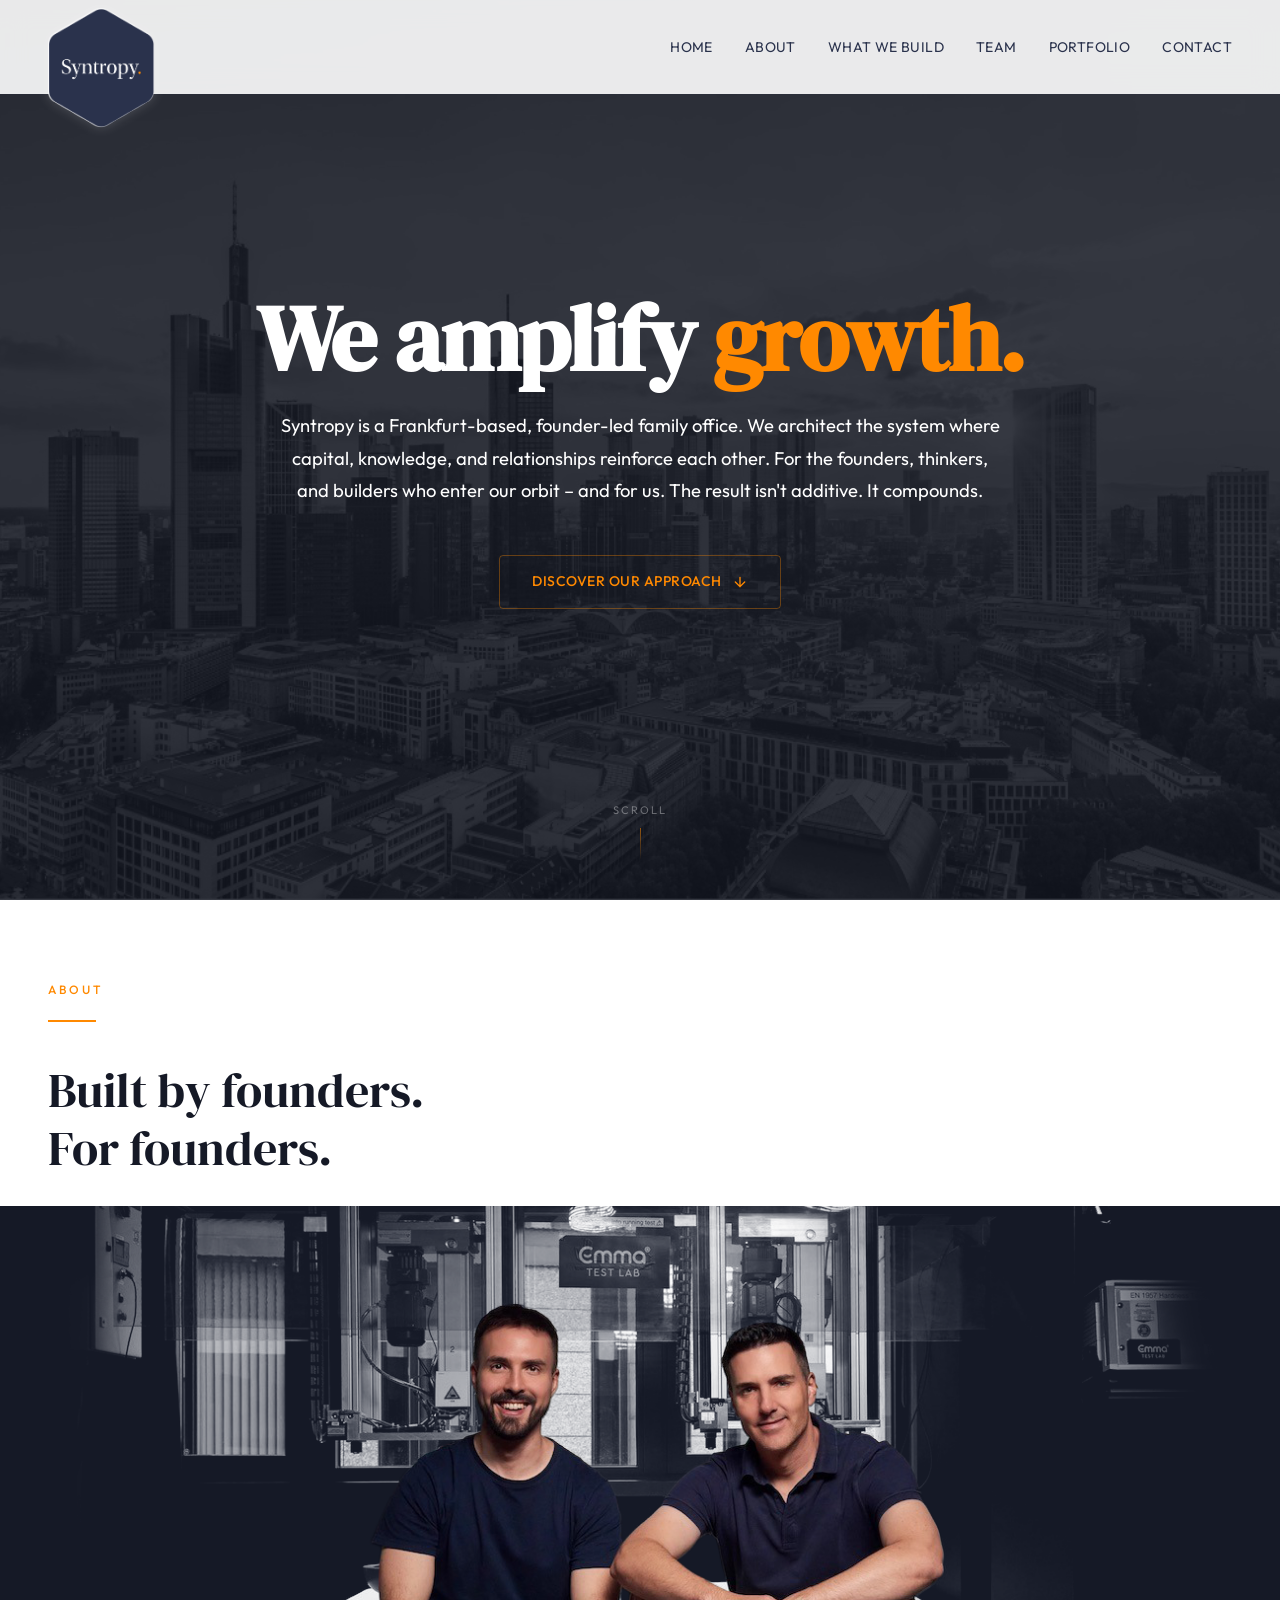
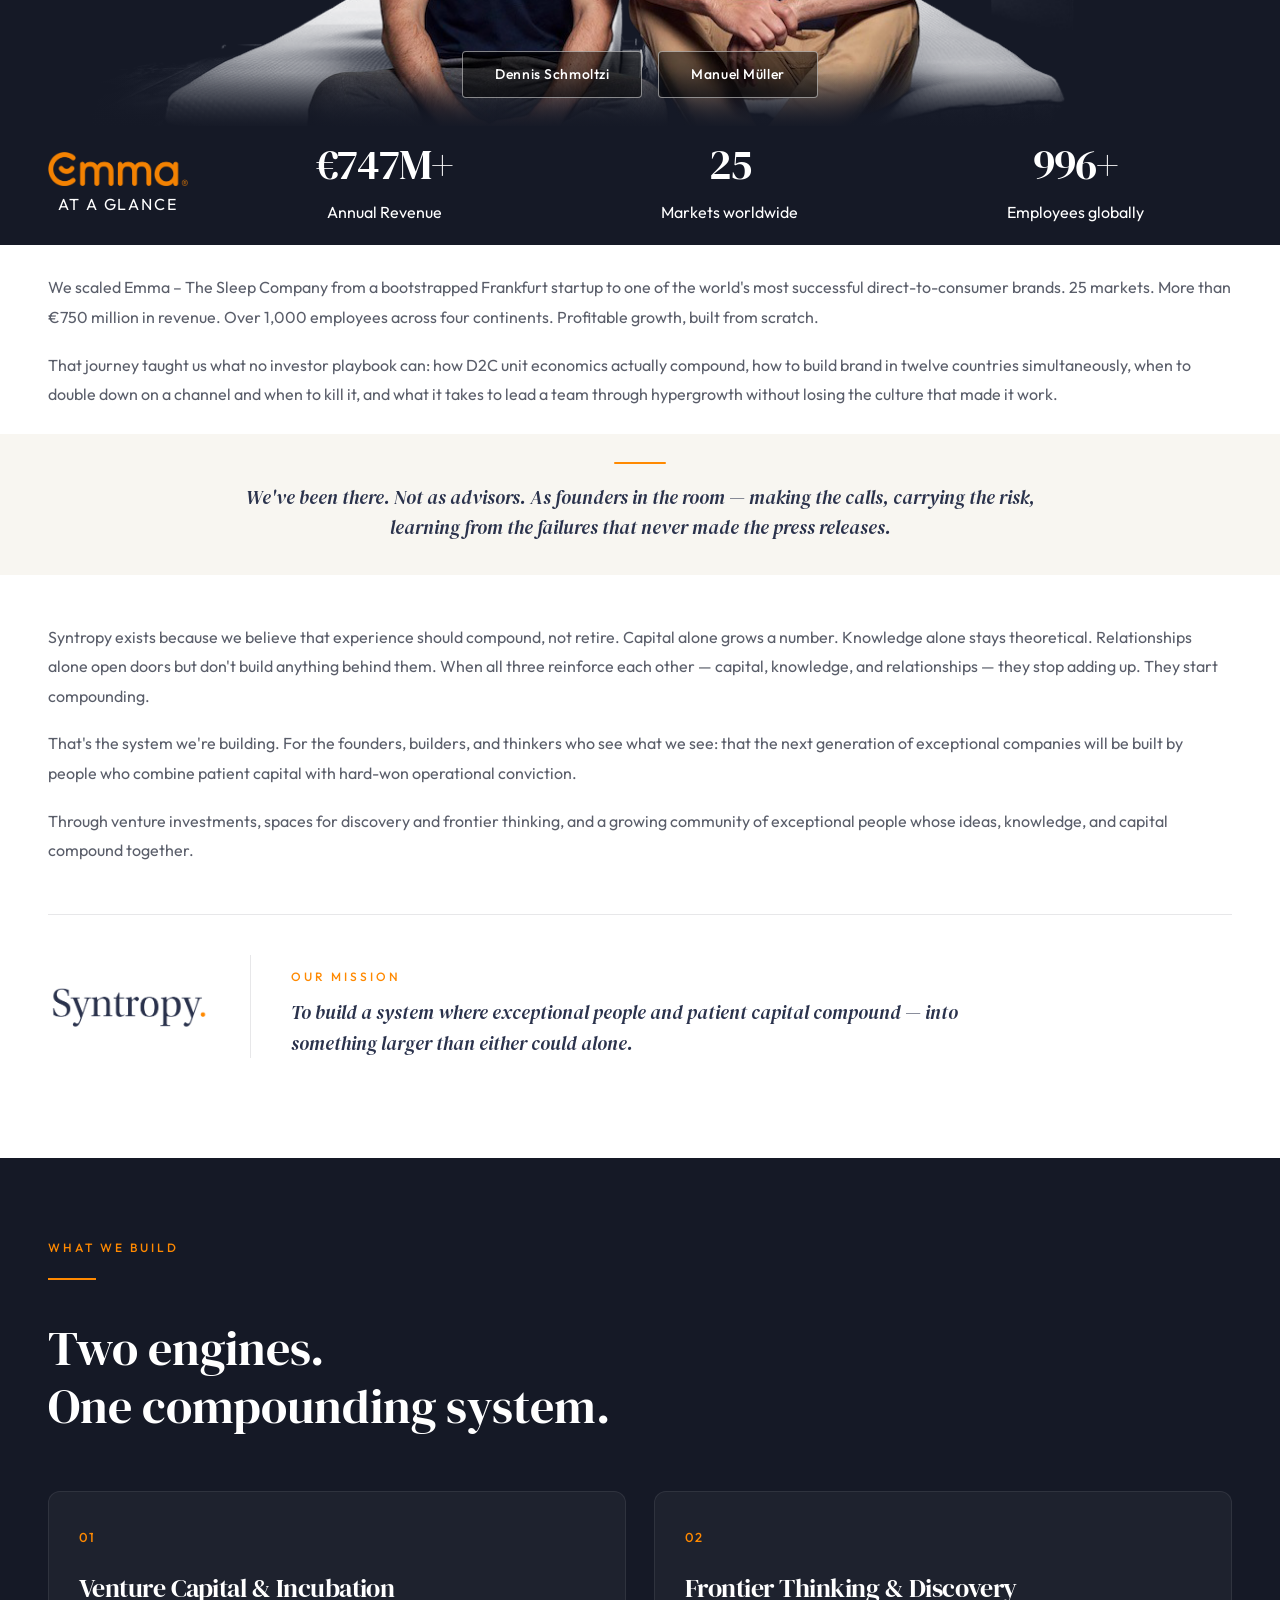
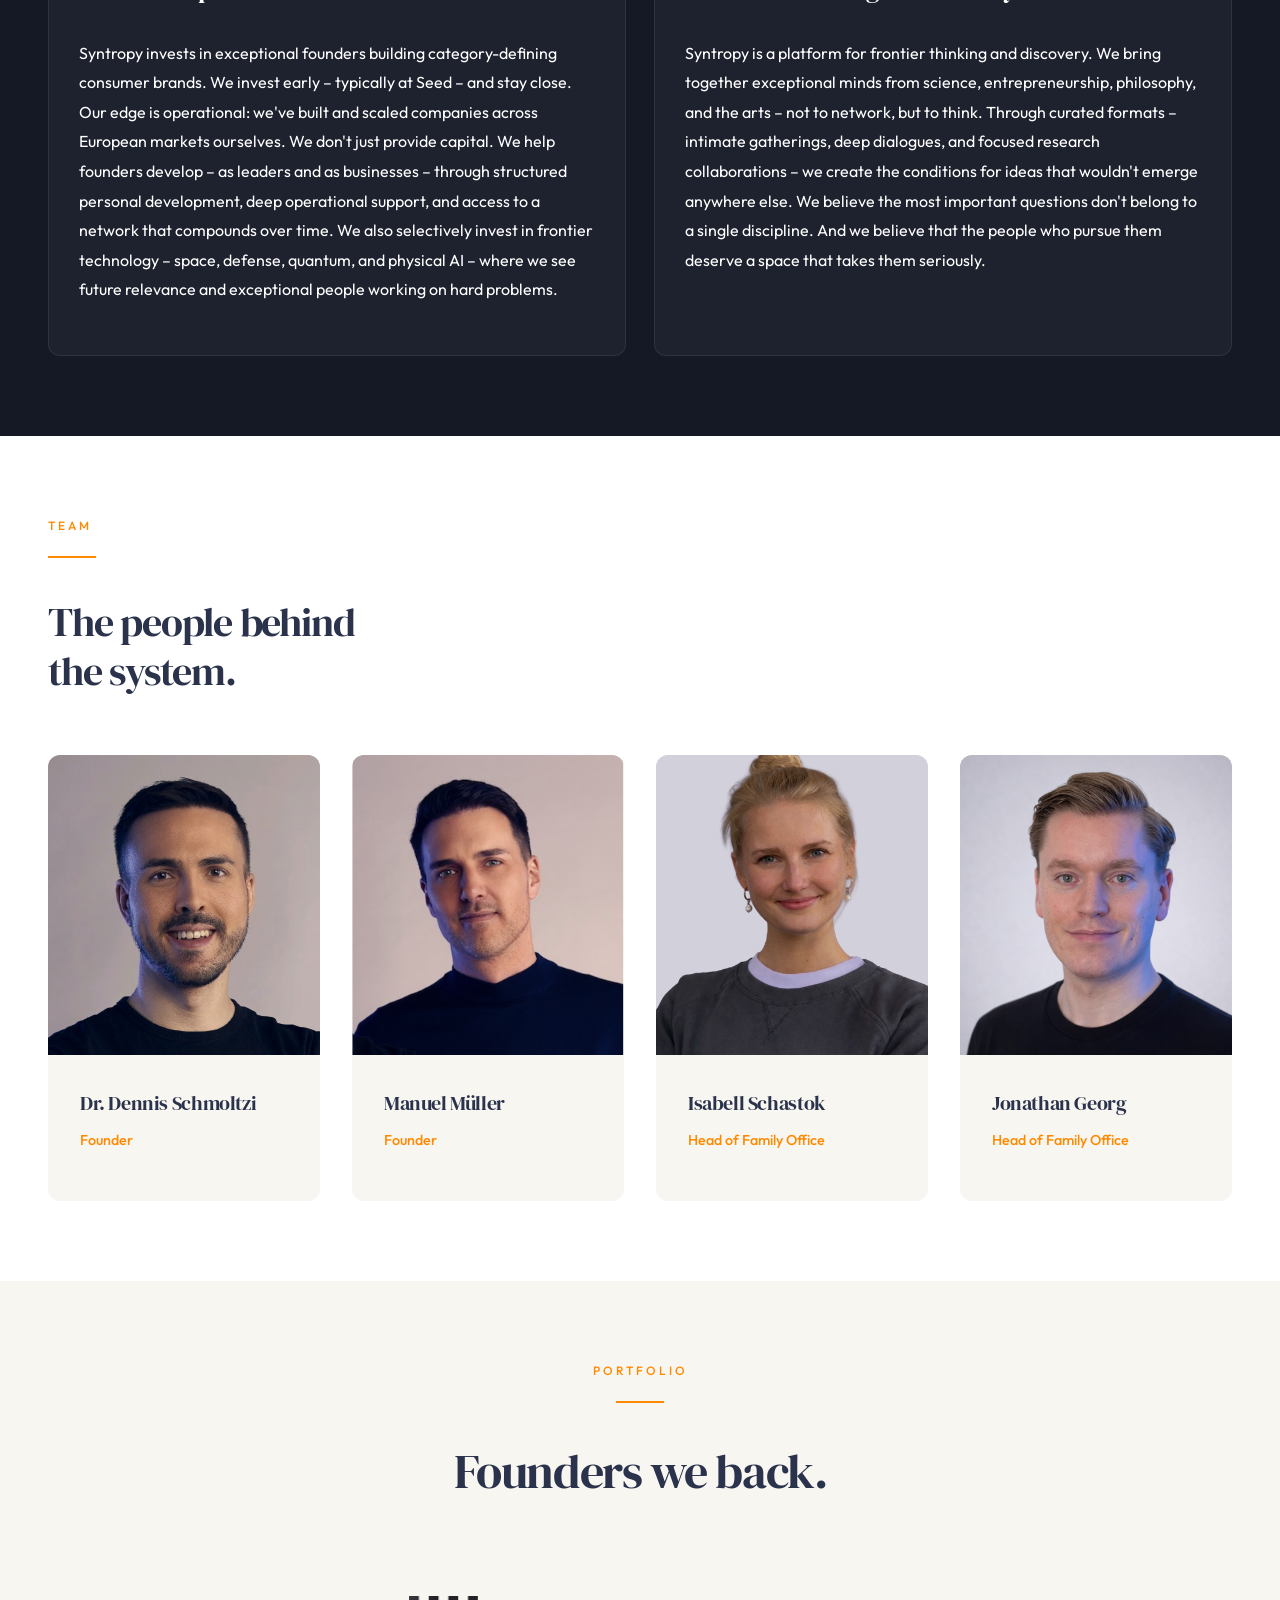
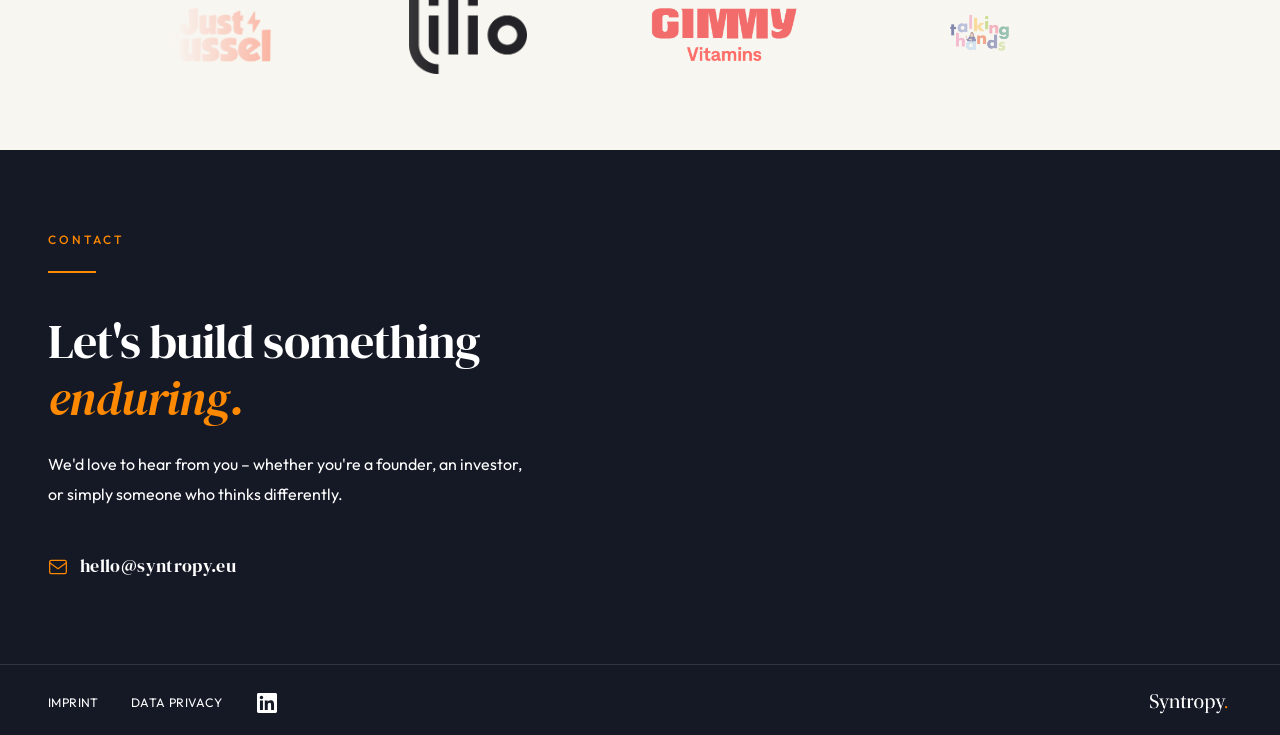
==== index.html @ d409ee29 "About: constrain hero image area, new Dennis_Manu_6, stronger bottom blend, tighter stats bar Made-w" ====
<!DOCTYPE html>
<html lang="en">
<head>
  <meta charset="UTF-8">
  <meta name="viewport" content="width=device-width, initial-scale=1.0">
  <title>Syntropy – Family Office</title>
  <link rel="icon" type="image/png" href="assets/Favicon.png">
  <link rel="preconnect" href="https://fonts.googleapis.com">
    <link rel="preconnect" href="https://fonts.gstatic.com" crossorigin>
    <link href="https://fonts.googleapis.com/css2?family=DM+Serif+Display:ital@0;1&family=Outfit:wght@300;400;500;600;700;900&display=swap" rel="stylesheet">
  <link rel="stylesheet" href="styles.css">
</head>
<body>
  <div class="status-bar">
    <a href="#top" class="status-brand" aria-label="Back to top">
      <img src="assets/Logo_Hexagon.png" alt="Syntropy" class="logo-image" />
    </a>
    <nav class="status-nav">
      <a href="#top">Home</a>
      <a href="#about">About</a>
      <a href="#what-we-build">What We Build</a>
      <a href="#team">Team</a>
      <a href="#portfolio">Portfolio</a>
      <a href="#contact">Contact</a>
    </nav>
    <button class="mobile-menu-btn" aria-label="Open menu">
      <span class="menu-icon"></span>
    </button>
    <div class="mobile-menu">
      <a href="#top">Home</a>
      <a href="#about">About</a>
      <a href="#what-we-build">What We Build</a>
      <a href="#team">Team</a>
      <a href="#portfolio">Portfolio</a>
      <a href="#contact">Contact</a>
    </div>
  </div>
  <main id="top">
    <!-- HERO SECTION -->
    <section class="hero" id="hero">
      <div class="hero-photo" aria-hidden="true"></div>
      <div class="hero-bg-img" aria-hidden="true">
        <video class="circle-video-bg" autoplay muted loop playsinline id="circleVideo">
          <source src="assets/Circle Animation_2.mp4" type="video/mp4">
        </video>
      </div>
      <div class="hero-overlay" aria-hidden="true"></div>
      <div class="site-container">
        <div class="container hero-content">
          <h1 class="hero-headline">We amplify <span class="hero-accent">growth.</span></h1>
          <p class="hero-body">Syntropy is a Frankfurt-based, founder-led family office. We architect the system where capital, knowledge, and relationships reinforce each other. For the founders, thinkers, and builders who enter our orbit – and for us. The result isn't additive. It compounds.</p>
          <a href="#about" class="hero-cta">
            Discover our approach
            <svg viewBox="0 0 24 24" fill="none" stroke="currentColor" stroke-width="2" stroke-linecap="round"><path d="M12 5v14M5 12l7 7 7-7"/></svg>
          </a>
        </div>
      </div>
      <a class="hero-scroll-indicator" href="#about" aria-label="Scroll to next section">
        <span>Scroll</span>
        <div class="scroll-line"></div>
      </a>
    </section>

    <!-- ABOUT IMAGE STRIP (main #about anchor: nav + hero scroll) -->
    <section class="about-image-strip" id="about">
      <div class="site-container">
        <div class="about-image-strip-header">
          <div class="section-label">About</div>
          <div class="section-divider"></div>
          <h2 class="section-heading about-image-strip-heading">Built by founders.<br>For founders.</h2>
        </div>
      </div>
      <div class="about-image-strip-bg-wrap">
        <div class="site-container">
          <div class="about-image-strip-bg">
            <div class="about-image-strip-founders" role="group" aria-label="Founders">
              <div class="about-founder-pills">
                <a href="team/dennis.html" class="about-founder-pill">Dennis Schmoltzi</a>
                <a href="team/manuel.html" class="about-founder-pill">Manuel Müller</a>
              </div>
            </div>
          </div>
        </div>
      </div>
      <div class="about-image-strip-stats">
        <div class="site-container">
          <div class="about-image-strip-stats-row">
            <div class="about-image-strip-stats-brand">
              <img class="about-stats-emma-logo" src="assets/01_Emma.png" alt="Emma" loading="lazy" />
              <p class="about-stats-at-glance">at a glance</p>
            </div>
            <div class="about-image-strip-stats-numbers" role="list">
              <div class="about-stat" role="listitem">
                <div class="about-stat-number"><span class="about-stat-prefix">€</span><span class="about-stat-value js-stat-animated" data-target="750">0</span><span class="about-stat-mid">M</span><span class="about-stat-suffix">+</span></div>
                <div class="about-stat-label">Annual Revenue</div>
              </div>
              <div class="about-stat" role="listitem">
                <div class="about-stat-number"><span class="about-stat-value js-stat-animated" data-target="25">0</span></div>
                <div class="about-stat-label">Markets worldwide</div>
              </div>
              <div class="about-stat" role="listitem">
                <div class="about-stat-number"><span class="about-stat-value js-stat-animated" data-target="1000" data-group="true">0</span><span class="about-stat-suffix">+</span></div>
                <div class="about-stat-label">Employees globally</div>
              </div>
            </div>
          </div>
        </div>
      </div>
      <div class="about-image-strip-intro">
        <div class="site-container">
          <div class="about-fulltext about-image-strip-intro-text">
            <p>We scaled Emma – The Sleep Company from a bootstrapped Frankfurt startup to one of the world's most successful direct-to-consumer brands. 25 markets. More than €750 million in revenue. Over 1,000 employees across four continents. Profitable growth, built from scratch.</p>
            <p>That journey taught us what no investor playbook can: how D2C unit economics actually compound, how to build brand in twelve countries simultaneously, when to double down on a channel and when to kill it, and what it takes to lead a team through hypergrowth without losing the culture that made it work.</p>
          </div>
        </div>
      </div>
      <div class="about-image-strip-accent-bar">
        <div class="site-container about-image-strip-accent-inner">
          <div class="about-image-strip-accent-rule" aria-hidden="true"></div>
          <p class="about-image-strip-accent-line">We've been there. Not as advisors. As founders in the room — making the calls, carrying the risk, learning from the failures that never made the press releases.</p>
        </div>
      </div>
      <div class="about-image-strip-copy">
        <div class="site-container">
          <div class="about-fulltext">
            <p>Syntropy exists because we believe that experience should compound, not retire. Capital alone grows a number. Knowledge alone stays theoretical. Relationships alone open doors but don't build anything behind them. When all three reinforce each other — capital, knowledge, and relationships — they stop adding up. They start compounding.</p>

            <p>That's the system we're building. For the founders, builders, and thinkers who see what we see: that the next generation of exceptional companies will be built by people who combine patient capital with hard-won operational conviction.</p>

            <p>Through venture investments, spaces for discovery and frontier thinking, and a growing community of exceptional people whose ideas, knowledge, and capital compound together.</p>
          </div>
          <div class="about-mv-combined">
            <div class="about-mv-combined-row">
              <div class="about-mv-combined-logo-wrap">
                <img class="about-mv-combined-logo" src="assets/Logo_Text.png" alt="Syntropy" width="220" height="48" loading="lazy" />
              </div>
              <div class="about-mv-combined-vrule" aria-hidden="true"></div>
              <div class="about-mv-combined-body">
                <p class="section-label about-mv-combined-eyebrow">Our mission</p>
                <p class="about-image-strip-accent-line about-mv-combined-text">To build a system where exceptional people and patient capital compound — into something larger than either could alone.</p>
              </div>
            </div>
          </div>
        </div>
      </div>
    </section>

    <!-- WHAT WE BUILD -->
    <section class="about-hex-section" id="what-we-build">
      <div class="site-container">
        <div class="container what-we-build-inner">
          <div class="what-we-build-head fade-in">
            <div class="section-label">What We Build</div>
            <div class="section-divider"></div>
            <h2 class="section-heading">Two engines.<br>One compounding system.</h2>
          </div>
          <div class="about-hex-buckets">
            <div class="about-hex-bucket fade-in" style="transition-delay: 0.1s;">
              <div class="about-hex-bucket-number">01</div>
              <h4 class="about-hex-title">Venture Capital & Incubation</h4>
              <p class="about-hex-text">
                Syntropy invests in exceptional founders building category-defining consumer brands. We invest early – typically at Seed – and stay close.
                Our edge is operational: we've built and scaled companies across European markets ourselves. We don't just provide capital. We help founders
                develop – as leaders and as businesses – through structured personal development, deep operational support, and access to a network that
                compounds over time. We also selectively invest in frontier technology – space, defense, quantum, and physical AI – where we see future
                relevance and exceptional people working on hard problems.
              </p>
            </div>
            <div class="about-hex-bucket fade-in" style="transition-delay: 0.25s;">
              <div class="about-hex-bucket-number">02</div>
              <h4 class="about-hex-title">Frontier Thinking & Discovery</h4>
              <p class="about-hex-text">
                Syntropy is a platform for frontier thinking and discovery. We bring together exceptional minds from science, entrepreneurship, philosophy,
                and the arts – not to network, but to think. Through curated formats – intimate gatherings, deep dialogues, and focused research collaborations –
                we create the conditions for ideas that wouldn't emerge anywhere else. We believe the most important questions don't belong to a single
                discipline. And we believe that the people who pursue them deserve a space that takes them seriously.
              </p>
            </div>
          </div>
        </div>
      </div>
    </section>

    <!-- TEAM SECTION -->
    <section class="team fade-in" id="team">
      <div class="site-container">
        <div class="container team-section">
          <div class="team-header">
            <div class="section-label">Team</div>
            <div class="section-divider"></div>
            <h2 class="section-heading team-heading">The people behind<br>the system.</h2>
          </div>
          <div class="team-cards">
            <a href="team/dennis.html" class="team-card">
              <div class="team-card-image">
                <img src="assets/Dennis_3.png" alt="Dr. Dennis Schmoltzi" />
              </div>
              <div class="team-card-info">
                <h3 class="team-name">Dr. Dennis Schmoltzi</h3>
                <p class="team-role">Founder</p>
              </div>
            </a>
            <a href="team/manuel.html" class="team-card">
              <div class="team-card-image">
                <img src="assets/Manuel_2.jpg" alt="Manuel Müller" class="team-image-manuel" />
              </div>
              <div class="team-card-info">
                <h3 class="team-name">Manuel Müller</h3>
                <p class="team-role">Founder</p>
              </div>
            </a>
            <a href="team/isabell.html" class="team-card">
              <div class="team-card-image">
                <img src="assets/Isabell_5.png" alt="Isabell Schastok" />
              </div>
              <div class="team-card-info">
                <h3 class="team-name">Isabell Schastok</h3>
                <p class="team-role">Head of Family Office</p>
              </div>
            </a>
            <a href="team/jonathan.html" class="team-card">
              <div class="team-card-image">
                <img src="assets/Jonathan_4.jpeg" alt="Jonathan Georg" />
              </div>
              <div class="team-card-info">
                <h3 class="team-name">Jonathan Georg</h3>
                <p class="team-role">Head of Family Office</p>
              </div>
            </a>
          </div>
        </div>
      </div>
    </section>

    <!-- PORTFOLIO SECTION -->
    <section class="portfolio fade-in" id="portfolio">
      <div class="site-container">
        <div class="container portfolio-section">
          <div class="portfolio-header">
            <div class="section-label">Portfolio</div>
            <div class="section-divider"></div>
            <h2 class="section-heading portfolio-heading">Founders we back.</h2>
          </div>
        </div>
      </div>
      <div class="portfolio-ticker-wrap" aria-hidden="true">
        <div class="portfolio-ticker-track">
          <div class="portfolio-ticker-set">
            <div class="portfolio-ticker-gap" aria-hidden="true"></div>
            <div class="portfolio-logo"><img src="assets/02_Justrussel.png" alt="Justrussel" /></div>
            <div class="portfolio-logo"><img src="assets/03_Lilio Health.png" alt="Lilio Health" /></div>
            <div class="portfolio-logo"><img src="assets/04_Gimmy.png" alt="Gimmy" /></div>
            <div class="portfolio-logo"><img src="assets/05_Talking Hands.png" alt="Talking Hands" /></div>
            <div class="portfolio-logo"><img src="assets/06_Happybrush.png" alt="Happybrush" /></div>
            <div class="portfolio-logo"><img src="assets/07_Snackl.png" alt="Snackl" /></div>
            <div class="portfolio-logo"><img src="assets/08_Memoriae_v02.jpeg" alt="Memoriae" /></div>
          </div>
          <div class="portfolio-ticker-set" aria-hidden="true">
            <div class="portfolio-ticker-gap" aria-hidden="true"></div>
            <div class="portfolio-logo"><img src="assets/02_Justrussel.png" alt="Justrussel" /></div>
            <div class="portfolio-logo"><img src="assets/03_Lilio Health.png" alt="Lilio Health" /></div>
            <div class="portfolio-logo"><img src="assets/04_Gimmy.png" alt="Gimmy" /></div>
            <div class="portfolio-logo"><img src="assets/05_Talking Hands.png" alt="Talking Hands" /></div>
            <div class="portfolio-logo"><img src="assets/06_Happybrush.png" alt="Happybrush" /></div>
            <div class="portfolio-logo"><img src="assets/07_Snackl.png" alt="Snackl" /></div>
            <div class="portfolio-logo"><img src="assets/08_Memoriae_v02.jpeg" alt="Memoriae" /></div>
          </div>
          <div class="portfolio-ticker-set" aria-hidden="true">
            <div class="portfolio-ticker-gap" aria-hidden="true"></div>
            <div class="portfolio-logo"><img src="assets/02_Justrussel.png" alt="Justrussel" /></div>
            <div class="portfolio-logo"><img src="assets/03_Lilio Health.png" alt="Lilio Health" /></div>
            <div class="portfolio-logo"><img src="assets/04_Gimmy.png" alt="Gimmy" /></div>
            <div class="portfolio-logo"><img src="assets/05_Talking Hands.png" alt="Talking Hands" /></div>
            <div class="portfolio-logo"><img src="assets/06_Happybrush.png" alt="Happybrush" /></div>
            <div class="portfolio-logo"><img src="assets/07_Snackl.png" alt="Snackl" /></div>
            <div class="portfolio-logo"><img src="assets/08_Memoriae_v02.jpeg" alt="Memoriae" /></div>
          </div>
        </div>
      </div>
    </section>

    <!-- CONTACT / FINAL CTA SECTION -->
    <section class="contact fade-in" id="contact">
      <div class="site-container">
        <div class="container contact-inner">
          <div class="contact-left">
            <div class="section-label">Contact</div>
            <div class="section-divider"></div>
            <h2 class="section-heading contact-heading-main">Let's build something<br><em>enduring.</em></h2>
            <p class="contact-sub">
              We'd love to hear from you – whether you're a founder, an investor, or simply someone who thinks differently.
            </p>
            <a href="mailto:hello@syntropy.eu" class="contact-email">
              <svg viewBox="0 0 24 24" fill="none" stroke="currentColor" stroke-width="1.5" stroke-linecap="round" stroke-linejoin="round" aria-hidden="true"><rect x="2" y="4" width="20" height="16" rx="2"/><path d="M22 7l-10 7L2 7"/></svg>
              hello@syntropy.eu
            </a>
          </div>
          <div class="contact-right" aria-hidden="true">
            <div class="contact-visual">
              <div class="contact-visual-inner"></div>
              <div class="contact-visual-core">
                <svg class="contact-visual-hex" viewBox="0 0 40 46" fill="none" aria-hidden="true">
                  <path d="M20 0L38.66 10.78V32.34L20 43.12L1.34 32.34V10.78L20 0Z" fill="currentColor" opacity="0.5"/>
                </svg>
              </div>
            </div>
          </div>
        </div>
      </div>
    </section>

    <footer class="footer-section">
      <div class="site-container footer-inner">
        <nav class="footer-nav">
          <a href="imprint.html" class="footer-link">Imprint</a>
          <a href="privacy.html" class="footer-link">Data Privacy</a>
          <a href="https://www.linkedin.com/company/syntropy-fo/" class="footer-link" target="_blank" rel="noopener noreferrer" aria-label="LinkedIn">
            <svg class="linkedin-icon" width="20" height="20" viewBox="0 0 24 24" fill="currentColor" xmlns="http://www.w3.org/2000/svg" aria-hidden="true"><path d="M20.447 20.452h-3.554v-5.569c0-1.328-.027-3.037-1.852-3.037-1.853 0-2.136 1.445-2.136 2.939v5.667H9.351V9h3.414v1.561h.046c.477-.9 1.637-1.85 3.37-1.85 3.601 0 4.267 2.37 4.267 5.455v6.286zM5.337 7.433c-1.144 0-2.063-.926-2.063-2.065 0-1.138.92-2.063 2.063-2.063 1.14 0 2.064.925 2.064 2.063 0 1.139-.925 2.065-2.064 2.065zm1.782 13.019H3.555V9h3.564v11.452zM22.225 0H1.771C.792 0 0 .774 0 1.729v20.542C0 23.227.792 24 1.771 24h20.451C23.2 24 24 23.227 24 22.271V1.729C24 .774 23.2 0 22.222 0h.003z"/></svg>
          </a>
        </nav>
        <a href="#top" class="footer-logo" aria-label="Syntropy">
          <img src="assets/Logo_Text_White.png" alt="" class="footer-logo-img" />
        </a>
      </div>
    </footer>
  </main>

  <script src="script.js"></script>
</body>
</html>
---- styles.css ----
/************
Mazu Partners – Modern, Minimal, A11-inspired One-Page Site
************/
:root {
 --black: #000;
 --white: #fff;
 --grey: #ccc;
 --accent: #FF8900;
 --accent-hover: #e67b00;
 --accent-light: #ff9a32;
 --accent-dark: #cc6e00;
 --blue: #151926;
 --header-bg: #151926;
 --container-max: 1320px;
 --radius: 16px;
 --transition: 0.25s cubic-bezier(.4,0,.2,1);
 --font-body: 'Outfit', 'Inter', system-ui, -apple-system, sans-serif;
 --font-heading: 'DM Serif Display', Georgia, serif;
}

html {
 box-sizing: border-box;
 scroll-behavior: smooth;
 font-size: 13px;
}
*, *:before, *:after {
 box-sizing: inherit;
}

.status-bar {
 position: fixed;
 top: 0;
 left: 0;
 width: 100%;
 background: #ffffff;
 color: var(--white);
 font-family: var(--font-body);
 font-weight: 900;
 font-size: 1.05rem;
 letter-spacing: 0.04em;
 z-index: 1000;
 border-bottom: none;
 box-shadow: 0 4px 20px rgba(0,0,0,0.08), 0 2px 8px rgba(0,0,0,0.06);
 display: flex;
 justify-content: space-between;
 align-items: center;
 padding-left: 48px;
 padding-right: 48px;
 padding-top: 8px;
 padding-bottom: 6px;
 overflow: visible;
 transform: translateY(0);
 opacity: 1;
 transition: transform 0.28s cubic-bezier(.4,0,.2,1), opacity 0.18s cubic-bezier(.4,0,.2,1);
 will-change: transform;
}
.status-bar.is-hidden {
 transform: translateY(calc(-100% - 16px));
 opacity: 0;
 pointer-events: none;
}
@media (max-width: 900px) {
 .status-bar {
 padding-left: 20px;
 padding-right: 20px;
  padding-top: 7px;
  padding-bottom: 5px;
 }
}
@media (max-width: 600px) {
 .status-bar {
 padding-left: 20px;
 padding-right: 20px;
  padding-top: 5px;
  padding-bottom: 4px;
 }
}

.status-brand {
 color: var(--white);
 text-decoration: none;
 font-weight: 400;
 font-size: 1.05rem;
 letter-spacing: 0.04em;
 min-width: 0;
 display: flex;
 align-items: flex-end;
 align-self: flex-end;
 overflow: visible;
 position: relative;
 z-index: 2;
}
.status-brand:visited {
 color: var(--white);
}
.status-brand:hover {
 opacity: 0.9;
}

.logo-image {
 height: 120px;
 width: auto;
 display: block;
 margin-bottom: -40px;
 vertical-align: bottom;
 filter:
  drop-shadow(0.8px 0 0 rgba(255,255,255,0.55))
  drop-shadow(-0.8px 0 0 rgba(255,255,255,0.55))
  drop-shadow(0 0.8px 0 rgba(255,255,255,0.55))
  drop-shadow(0 -0.8px 0 rgba(255,255,255,0.55))
  drop-shadow(0 0 6px rgba(255,255,255,0.18));
}
@media (max-width: 900px) {
 .logo-image {
 height: 98px;
 margin-bottom: -30px;
 }
}
@media (max-width: 600px) {
 .logo-image {
 height: 86px;
 margin-bottom: -25px;
 }
}

.status-nav {
 display: flex;
 gap: 32px;
 align-items: center;
}
.mobile-menu-btn {
 display: none;
 background: none;
 border: none;
 cursor: pointer;
 margin-left: 18px;
 z-index: 1100;
}
.menu-icon {
 display: block;
 width: 28px;
 height: 3px;
 background: var(--accent);
 border-radius: 2px;
 position: relative;
}
.menu-icon::before,
.menu-icon::after {
 content: '';
 position: absolute;
 left: 0;
 width: 28px;
 height: 3px;
 background: var(--accent);
 border-radius: 2px;
 transition: 0.2s;
}
.menu-icon::before { top: -9px; }
.menu-icon::after { top: 9px; }
.mobile-menu {
 display: none;
 position: fixed;
 top: 0;
 left: 0;
 width: 100vw;
 height: 100vh;
 background: #ffffff;
 border-radius: 0;
 box-shadow: none;
 padding: 0;
 min-width: unset;
 z-index: 2000;
 flex-direction: column;
 align-items: center;
 justify-content: center;
}
.mobile-menu.open {
 display: flex;
}
.mobile-menu a {
 color: #2a324c;
 text-decoration: none;
 font-family: var(--font-body);
 font-weight: 400;
 font-size: 2rem;
 letter-spacing: 0.4px;
 text-transform: uppercase;
 padding: 24px 0;
 display: block;
 width: 100%;
 text-align: center;
 transition: background 0.2s;
}
.mobile-menu a:hover {
 background: rgba(42,50,76,0.1);
}
.mobile-menu-btn {
 z-index: 2100;
}

@media (max-width: 600px) {
 .status-nav {
 display: none;
 }
 .mobile-menu-btn {
 display: block;
 }
 .menu-icon,
 .menu-icon::before,
 .menu-icon::after {
 background: #2a324c;
 }
}

.status-nav a {
 color: #2A324C;
 text-decoration: none;
 font-family: var(--font-body);
 font-weight: 400;
 font-size: 14px;
 letter-spacing: 0.4px;
 text-transform: uppercase;
 transition: color var(--transition);
}
.status-nav a:hover {
 color: var(--accent);
}

body {
 background: #ffffff;
 color: #333;
 font-family: var(--font-body);
 margin: 0;
 padding: 0;
 min-height: 100vh;
 font-size: 14px;
 line-height: 1.7;
 font-weight: 400;
 padding-top: 0;
}

h1, h2, h3 {
 font-family: var(--font-heading);
 font-weight: 400;
}

.container {
 max-width: var(--container-max);
 margin: 0 auto;
 padding: 0 32px;
}

.site-container {
 width: 100%;
 max-width: var(--container-max);
 margin: 0 auto;
 padding-left: 48px;
 padding-right: 48px;
 box-sizing: border-box;
}

/* One horizontal gutter: site-container already pads; nested .container only max-width/center */
.site-container > .container {
 padding-left: 0;
 padding-right: 0;
}

/***** HERO *****/
.hero {
 min-height: 100vh;
 display: flex;
 align-items: center;
 justify-content: center;
 position: relative;
 text-align: center;
 overflow: hidden;
 background: #ffffff;
 margin-top: 0;
 padding-top: 0;
 top: 0;
}

.hero::before {
 content: '';
 position: absolute;
 top: 0;
 left: 0;
 width: 100%;
 height: 1px;
 background: linear-gradient(to right, transparent, rgba(0,0,0,0.1), transparent);
 box-shadow: 0 2px 8px rgba(0,0,0,0.1);
 z-index: 1;
 margin-top: 0;
}

.hero-bg-img {
 position: absolute;
 top: 0;
 left: 0;
 width: 100%;
 height: 100%;
 background: #ffffff;
 overflow: hidden;
 margin-top: 0;
 padding-top: 0;
}

.circle-video-bg {
 position: absolute;
 top: 0;
 left: 0;
 width: 100%;
 height: 100%;
 object-fit: cover;
 object-position: center center;
 z-index: 0;
 pointer-events: none;
}

.compass-container {
 position: absolute;
 right: -300px;
 top: 50%;
 transform: translateY(-50%) rotate(10deg);
 z-index: 0;
 pointer-events: none;
}

.compass-image {
 width: 1000px;
 height: 1000px;
 object-fit: contain;
 opacity: 0.5;
}

.ocean-waves-bg {
 position: absolute;
 bottom: 0;
 left: 0;
 width: 100%;
 height: 80%;
 z-index: 0;
 overflow: hidden;
 background: linear-gradient(to bottom, rgba(1,16,39,0.05) 0%, rgba(1,16,39,0.15) 100%);
}

.wave-ripple {
 position: absolute;
 border-radius: 50%;
 border: 2px solid rgba(1,16,39,0.3);
 pointer-events: none;
}

.wave-ripple-1 {
 width: 200px;
 height: 200px;
 top: 20%;
 left: 10%;
 animation: rippleExpand 8s ease-out infinite;
 animation-delay: 0s;
}

.wave-ripple-2 {
 width: 300px;
 height: 300px;
 top: 30%;
 left: 60%;
 animation: rippleExpand 10s ease-out infinite;
 animation-delay: 2s;
}

.wave-ripple-3 {
 width: 250px;
 height: 250px;
 top: 50%;
 left: 30%;
 animation: rippleExpand 9s ease-out infinite;
 animation-delay: 4s;
}

.wave-ripple-4 {
 width: 180px;
 height: 180px;
 top: 15%;
 left: 80%;
 animation: rippleExpand 7s ease-out infinite;
 animation-delay: 1s;
}

.wave-ripple-5 {
 width: 320px;
 height: 320px;
 top: 60%;
 left: 70%;
 animation: rippleExpand 11s ease-out infinite;
 animation-delay: 3s;
}

.wave-ripple-6 {
 width: 220px;
 height: 220px;
 top: 40%;
 left: 5%;
 animation: rippleExpand 8.5s ease-out infinite;
 animation-delay: 5s;
}

.wave-pattern {
 position: absolute;
 width: 100%;
 height: 100%;
 background: radial-gradient(ellipse at center, transparent 0%, rgba(255,137,0,0.1) 40%, rgba(255,137,0,0.2) 60%, transparent 100%);
 pointer-events: none;
}

.wave-pattern-1 {
 top: 0;
 left: 0;
 animation: waveMove 20s linear infinite;
 background: radial-gradient(ellipse 800px 400px at 20% 30%, transparent 0%, rgba(1,16,39,0.15) 30%, rgba(1,16,39,0.25) 50%, transparent 70%);
}

.wave-pattern-2 {
 top: 0;
 left: 0;
 animation: waveMove 25s linear infinite reverse;
 background: radial-gradient(ellipse 1000px 500px at 70% 50%, transparent 0%, rgba(1,16,39,0.12) 35%, rgba(1,16,39,0.22) 55%, transparent 75%);
 animation-delay: -5s;
}

.wave-pattern-3 {
 top: 0;
 left: 0;
 animation: waveMove 18s linear infinite;
 background: radial-gradient(ellipse 600px 300px at 50% 70%, transparent 0%, rgba(1,16,39,0.1) 25%, rgba(1,16,39,0.2) 45%, transparent 65%);
 animation-delay: -10s;
}

.ocean-surface {
 position: absolute;
 top: 0;
 left: 0;
 width: 100%;
 height: 100%;
 z-index: 1;
 pointer-events: none;
}

.hero-bg {
 position: absolute;
 top: 0; left: 0; right: 0; bottom: 0;
 z-index: 0;
 display: flex;
 align-items: center;
 justify-content: center;
 pointer-events: none;
}
.hero-blob {
 position: absolute;
 left: 50%;
 top: 50%;
 transform: translate(-50%, -50%);
 min-width: 400px;
 min-height: 300px;
 max-width: 90vw;
 max-height: 60vh;
 filter: blur(2px);
}
.hero-overlay {
 position: absolute;
 top: 0;
 left: 0;
 width: 100%;
 height: 100%;
 background: rgba(255,255,255,0.1);
 z-index: 1;
 pointer-events: none;
}

.hero-content {
 position: relative;
 z-index: 2;
 max-width: 900px;
 margin: 0 auto;
 display: flex;
 flex-direction: column;
 align-items: flex-start;
 text-align: left;
 padding-left: 24px;
 padding-right: 24px;
 align-self: center;
}
.hero h1,
.hero-headline {
 color: var(--blue);
 font-size: clamp(2.8rem, 6.5vw, 4.5rem);
 font-weight: 900;
 letter-spacing: -0.02em;
 margin-top: 0;
 margin-bottom: 4px;
 line-height: 1.08;
}
.hero-tagline {
 color: var(--blue);
 font-size: clamp(2.5rem, 6vw, 4rem);
 font-weight: 900;
 letter-spacing: -0.02em;
 margin-top: 8px;
 margin-bottom: 24px;
 line-height: 1.08;
}
.hero-body {
 color: var(--blue);
 font-size: clamp(1.05rem, 2.2vw, 1.3rem);
 font-weight: 400;
 line-height: 1.6;
 margin-bottom: 48px;
 max-width: 76ch;
 padding-right: 0;
 margin-right: -80px;
}
.hero-accent {
 color: var(--accent);
}
.hero-sub {
 color: var(--blue);
 font-size: 1.2rem;
 font-weight: 700;
 margin-bottom: 48px;
 line-height: 1.5;
}
.hero-cta {
 display: flex;
 gap: 20px;
 flex-wrap: nowrap;
 justify-content: center;
 align-items: center;
}
.btn {
 display: inline-flex;
 align-items: center;
 justify-content: center;
 font-family: inherit;
 font-weight: 700;
 font-size: 1rem;
 letter-spacing: 0.01em;
 text-transform: none;
 padding: 18px 40px;
 border: none;
 border-radius: 999px;
 cursor: pointer;
 background: var(--accent);
 color: var(--white);
 transition: background var(--transition), color var(--transition), box-shadow var(--transition), transform var(--transition);
 box-shadow: 0 2px 12px 0 rgba(255,137,0,0.15);
 line-height: 1;
 vertical-align: middle;
}
.btn-primary { background: var(--accent); color: #fff; border: 2px solid var(--accent); }
.btn-primary:hover { 
 background: var(--accent);
 transform: none;
 box-shadow: 0 2px 12px 0 rgba(255,137,0,0.15);
}
.btn-secondary {
 background: transparent;
 color: var(--accent);
 border: 2px solid var(--accent);
}
.btn-secondary:hover {
 background: transparent;
 color: var(--accent);
 transform: none;
 box-shadow: 0 2px 12px 0 rgba(255,137,0,0.15);
}

/***** ABOUT US SECTION *****/
.about-us-section {
 max-width: var(--container-max);
 margin: 0 auto;
 padding: 100px 32px 80px 32px;
}

.about-us-header {
 margin-bottom: 60px;
 position: relative;
}

.about-us-heading {
 color: var(--blue);
 font-size: 3rem;
 font-weight: 900;
 margin-bottom: 16px;
 text-align: left;
 letter-spacing: -0.03em;
 position: relative;
}

.about-us-accent-line {
 width: 120px;
 height: 4px;
 background: var(--accent);
 margin-top: 8px;
 border-radius: 2px;
}

.about-us-content {
 display: flex;
 flex-direction: column;
}

.about-us-box {
 background: linear-gradient(135deg, rgba(255,137,0,0.08) 0%, rgba(255,137,0,0.03) 100%);
 border-left: 4px solid var(--accent);
 padding: 40px 48px;
 border-radius: 8px;
}

.about-us-box p {
 color: #333;
 font-size: 1.15rem;
 line-height: 1.9;
 text-align: left;
 margin: 0 0 24px 0;
}

.about-us-box p:last-child {
 margin-bottom: 0;
}

.about-us-box strong {
 color: var(--accent);
 font-weight: 700;
}

.highlight {
 color: var(--accent);
 font-weight: 700;
 position: relative;
}

.accent-text {
 color: var(--accent);
 font-weight: 600;
}

@media (max-width: 900px) {
 .about-us-section {
 padding: 70px 20px 60px 20px;
 }
 
 .about-us-header {
 margin-bottom: 50px;
 }
 
 .about-us-heading {
 font-size: 2.5rem;
 margin-bottom: 12px;
 }
 
 .about-us-accent-line {
 width: 100px;
 }
 
 .about-us-box {
 padding: 32px 36px;
 }
 
 .about-us-box p {
 font-size: 1.1rem;
 margin-bottom: 20px;
 }
}

@media (max-width: 600px) {
 .about-us-section {
 padding: 50px 16px 40px 16px;
 }
 
 .about-us-header {
 margin-bottom: 40px;
 }
 
 .about-us-heading {
 font-size: 2rem;
 margin-bottom: 10px;
 }
 
 .about-us-accent-line {
 width: 80px;
 height: 3px;
 }
 
 .about-us-box {
 padding: 28px 24px;
 }
 
 .about-us-box p {
 font-size: 1.05rem;
 line-height: 1.8;
 margin-bottom: 20px;
 }
}

/***** FOCUS SECTION *****/
.focus-cards {
 display: flex;
 flex-direction: column;
 gap: 32px;
 width: 100%;
 max-width: var(--container-max);
 margin: 0 auto;
 margin-top: 32px;
}
.focus-card {
 background: #011027;
 border-radius: var(--radius);
 padding: 40px 48px;
 width: 100%;
 flex: 1 1 0;
 min-width: 260px;
 max-width: none;
 box-sizing: border-box;
 display: flex;
 flex-direction: column;
 align-items: flex-start;
 margin-bottom: 32px;
 border: none;
 cursor: pointer;
 min-height: 340px;
 transform: translateY(0);
 transition: all 0.4s cubic-bezier(.4,0,.2,1);
}
@media (max-width: 900px) {
 .focus-cards {
 flex-direction: column;
 gap: 18px;
 }
 .focus-card {
 max-width: 100%;
 min-height: unset;
 height: auto;
 }
}
@media (max-width: 600px) {
 .focus-card {
 min-height: unset;
 height: auto;
 }
}
.focus-card h2 {
 color: var(--accent);
 font-size: 1.4rem;
 font-weight: 700;
 margin: 0 0 12px 0;
 text-align: left;
 transition: color var(--transition);
}
.focus-card .focus-sub {
 color: #ffffff;
 font-size: 1.05rem;
 font-weight: 400;
 text-align: left;
 transition: color var(--transition);
}
.focus-card:hover {
 background: #011027;
 transform: translateY(0);
 box-shadow: 0 4px 20px rgba(0,0,0,0.1);
}
.focus-card:hover h2 {
 color: var(--accent);
}
.focus-card:hover .focus-sub {
 color: #ffffff;
}

/***** ABOUT US SECTION *****/
.about {
 background: #ffffff;
 padding: 100px 0 50px 0;
 position: relative;
}

.about-section {
 max-width: var(--container-max);
 margin: 0 auto;
 padding: 0 32px;
 position: relative;
}

.about-header {
 margin-bottom: 24px;
 position: relative;
}

.about-heading {
 color: var(--blue);
 font-size: 3rem;
 font-weight: 900;
 margin-bottom: 0;
 text-align: left;
 letter-spacing: -0.03em;
 position: relative;
}

.about-accent-line {
 width: 120px;
 height: 4px;
 background: var(--accent);
 margin-top: 8px;
 margin-bottom: 32px;
 border-radius: 2px;
}

.about-intro {
 color: var(--blue);
 font-size: 1.2rem;
 line-height: 1.7;
 margin: 0 0 48px 0;
 max-width: 65ch;
}

.about-content {
 padding-top: 8px;
}

.about-mission-vision {
 padding: 36px 40px 40px;
 background: linear-gradient(135deg, rgba(255,137,0,0.06) 0%, rgba(1,16,39,0.02) 100%);
 border-left: 4px solid var(--accent);
 border-radius: 0 10px 10px 0;
 margin-bottom: 0;
}

.about-mission-vision-inner {
 display: flex;
 flex-direction: row;
 align-items: center;
 gap: 48px;
}

.about-mission-vision-text {
 flex: 1;
 min-width: 0;
}

.about-hex-in-orange {
 flex-shrink: 0;
 display: flex;
 justify-content: center;
 align-items: center;
}

.about-hex-in-orange .about-hex-svg {
 width: 340px;
 height: 340px;
}

.about-mission-vision .about-block-title:not(:first-child) {
 margin-top: 32px;
}

.about-hex-inner-content-only {
 grid-template-columns: 1fr;
}

.about-block-title {
 color: var(--accent);
 font-size: 1.5rem;
 font-weight: 800;
 letter-spacing: -0.02em;
 margin: 0 0 16px 0;
}

.about-block-text {
 color: var(--blue);
 font-size: 1.12rem;
 line-height: 1.7;
 margin: 0 0 16px 0;
}

.about-block-text:last-child {
 margin-bottom: 0;
}

.about-mission-lead {
 font-size: 1.12rem;
 font-weight: 400;
 margin-bottom: 16px;
}

.about-block {
 padding: 28px 0 32px;
}

.about-block:last-child {
 padding-bottom: 0;
}

.about-label {
 font-size: 0.8rem;
 letter-spacing: 0.18em;
 text-transform: uppercase;
 color: var(--accent);
 margin-bottom: 18px;
}

.about-main {
 font-family: var(--font-heading);
 font-size: 1.6rem;
 line-height: 1.7;
 color: var(--blue);
 margin: 0 0 10px 0;
}

.about-sub {
 font-size: 1rem;
 font-style: italic;
 color: rgba(21,25,38,0.8);
 margin: 0;
}

.about-main-formula {
 font-size: 1.5rem;
 font-weight: 600;
}

.about-sub-formula {
 color: rgba(21,25,38,0.85);
}

.about-body {
 margin: 18px 0 0;
 max-width: 66ch;
 font-size: 1.03rem;
 line-height: 1.7;
 color: var(--blue);
}

.about-formula-multiply {
 color: var(--accent);
 font-weight: 600;
}

/***** ABOUT HEXAGON ROTATOR *****/
.about-hex-section {
 background: #ffffff;
 padding: 20px 0 80px;
}

.about-hex-inner {
 max-width: var(--container-max);
 margin: 0 auto;
 padding: 0 32px;
 display: grid;
 grid-template-columns: minmax(0, 1.3fr) minmax(0, 1.5fr);
 gap: 64px;
 align-items: center;
}

.about-hex-inner.about-hex-inner-content-only {
 grid-template-columns: 1fr;
}

.about-hex-inner-content-only .about-hex-content {
 padding-left: 0;
}

.about-hex-visual {
 display: flex;
 justify-content: center;
 align-items: center;
}

@media (min-width: 901px) {
 .about-hex-visual {
  /* Center hex against the two buckets (not the section heading). */
  transform: translateY(24px);
 }
}

.about-hex-svg {
 width: 420px;
 height: 420px;
 overflow: visible;
}

.about-hex-ring polygon {
 fill: none;
 stroke: rgba(255,137,0,0.22);
 stroke-width: 1.8;
}

.about-hex-ring-outer {
 transform-origin: 140px 140px;
 animation: aboutHexRotate 60s linear infinite;
}

.about-hex-ring-middle {
 transform-origin: 140px 140px;
 animation: aboutHexRotate 45s linear infinite reverse;
}

.about-hex-ring-inner {
 transform-origin: 140px 140px;
 animation: aboutHexRotate 30s linear infinite;
}

.about-hex-center {
 fill: var(--accent);
 opacity: 0.9;
}

.about-hex-dot {
 fill: var(--accent);
 stroke: none;
}

.about-hex-label-group text {
 font-family: inherit;
 font-size: 10px;
 letter-spacing: 0.16em;
 text-transform: uppercase;
 fill: var(--blue);
}

.about-hex-label-group {
 cursor: pointer;
 opacity: 0.55;
 transition: opacity var(--transition);
}

.about-hex-label-group.is-active {
 opacity: 1;
}

.about-hex-label-group.is-active text {
 fill: var(--accent);
 font-weight: 700;
}

.about-hex-label-group.is-active .about-hex-dot {
 fill: var(--accent);
 stroke: var(--accent-dark);
}

.about-hex-content {
 position: relative;
 padding-left: 8px;
 display: flex;
 flex-direction: column;
 align-items: flex-start;
 width: 100%;
 box-sizing: border-box;
}

.about-hex-content .about-mission-vision {
 width: 100%;
 box-sizing: border-box;
}

.about-what-we-build.about-mission-vision {
 background: rgba(42,50,76,0.1);
 border-left-color: #151926;
}

.about-what-we-build .about-block-title {
 color: #151926;
}

.about-hex-buckets {
 display: flex;
 flex-direction: row;
 gap: 24px;
 margin-top: 8px;
 align-items: stretch;
}

.about-hex-bucket {
 flex: 1;
 min-width: 0;
 display: flex;
 flex-direction: column;
 padding: 28px 24px;
 border: 1px solid rgba(0,0,0,0.08);
 border-radius: 10px;
 background: rgba(255,255,255,0.6);
 transition: background 0.25s ease, border-color 0.25s ease;
}

.about-hex-bucket:hover {
 background: #151926;
 border-color: #151926;
}

.about-hex-bucket:hover .about-hex-title,
.about-hex-bucket:hover .about-hex-text {
 color: #ffffff;
}

.about-hex-title,
.about-hex-text {
 transition: color 0.25s ease;
}

.about-hex-header-row {
 display: grid;
 grid-template-columns: auto minmax(0, 1fr) auto;
 gap: 16px;
 align-items: center;
}

.about-hex-copy {
 display: flex;
 flex-direction: column;
 align-items: flex-start;
}

.about-hex-label {
 color: var(--accent);
 font-family: var(--font-heading);
 font-size: 1.5rem;
 font-weight: 800;
 letter-spacing: -0.02em;
 margin: 0 0 16px 0;
}

.about-hex-title {
 font-family: var(--font-heading);
 font-size: 1.8rem;
 font-weight: 900;
 letter-spacing: -0.02em;
 margin: 0 0 12px 0;
 color: var(--blue);
}

.about-hex-text {
 font-size: 1.02rem;
 line-height: 1.7;
 color: #333;
 max-width: 60ch;
}

.about-hex-arrow {
 border: none;
 background: transparent;
 color: var(--accent);
 font-size: 1.8rem;
 padding: 4px 6px;
 cursor: pointer;
 transition: color var(--transition), transform var(--transition);
}
.about-hex-arrow:hover {
 color: var(--accent-dark);
 transform: translateY(-1px);
}

@keyframes aboutHexRotate {
 from { transform: rotate(0deg); }
 to { transform: rotate(360deg); }
}

@media (max-width: 900px) {
 .about-hex-inner {
  grid-template-columns: minmax(0, 1fr);
  gap: 32px;
  padding: 0 20px;
 }
 .about-hex-section {
  padding: 32px 0 60px;
 }
 .about-hex-content {
  text-align: left;
 }
 .about-hex-buckets {
  flex-direction: column;
 }
 .about-hex-svg {
  width: 300px;
  height: 300px;
 }
}

@media (max-width: 900px) {
 .about-block {
  padding: 24px 0 28px;
 }
 .about-main {
  font-size: 1.4rem;
 }
}

/***** TEAM SECTION *****/
.team {
 background: #ffffff;
 padding: 100px 0;
 position: relative;
}

.team-section {
 max-width: var(--container-max);
 margin: 0 auto;
 padding: 0 32px;
}

.team-header {
 margin-bottom: 60px;
 position: relative;
}

.team-heading {
 color: var(--blue);
 font-size: 3rem;
 font-weight: 900;
 margin-bottom: 16px;
 text-align: left;
 letter-spacing: -0.03em;
 position: relative;
}

.team-section {
 position: relative;
}

.team-accent-line {
 width: 120px;
 height: 4px;
 background: var(--accent);
 margin-top: 8px;
 margin-bottom: 60px;
 border-radius: 2px;
}

.team-cards {
 display: grid;
 grid-template-columns: repeat(4, 1fr);
 gap: 32px;
 width: 100%;
}

.team-card {
 background: #ffffff;
 border-radius: 12px;
 overflow: hidden;
 box-shadow: 0 4px 20px rgba(0,0,0,0.08);
 transition: all 0.3s ease;
 display: flex;
 flex-direction: column;
 cursor: pointer;
 text-decoration: none;
 color: inherit;
}

.team-card:hover {
 transform: translateY(-8px);
 box-shadow: 0 8px 30px rgba(0,0,0,0.12);
}

.team-card-image {
 width: 100%;
 height: 300px;
 background: #f5f5f5;
 display: flex;
 align-items: center;
 justify-content: center;
 overflow: hidden;
}

.team-card-image img {
 width: 100%;
 height: 100%;
 object-fit: cover;
}

.team-image-manuel {
 transform: scale(1.12);
 transform-origin: center;
}

.team-placeholder {
 color: #999;
 font-size: 1.2rem;
 font-weight: 600;
}

.team-card-info {
 padding: 32px;
 flex: 1;
 display: flex;
 flex-direction: column;
}

.team-name {
 color: var(--blue);
 font-size: 1.5rem;
 font-weight: 900;
 margin: 0 0 8px 0;
 letter-spacing: -0.02em;
}

.team-role {
 color: var(--accent);
 font-size: 1.1rem;
 font-weight: 600;
 margin: 0 0 16px 0;
}

.team-bio {
 color: #333;
 font-size: 1rem;
 line-height: 1.7;
 margin: 0;
}

.team-linkedin {
 display: inline-block;
 margin-top: 8px;
 color: var(--blue);
 text-decoration: none;
 transition: opacity var(--transition), color var(--transition);
}
.team-linkedin:hover {
 opacity: 0.85;
 color: var(--blue);
}
.team-linkedin svg {
 display: block;
}

@media (max-width: 1200px) {
 .team-cards {
 grid-template-columns: repeat(2, 1fr);
 gap: 32px;
 }
}

@media (max-width: 900px) {
 .about {
 padding: 80px 0;
 }
 .about-heading {
 font-size: 2.5rem;
 margin-bottom: 12px;
 }
 .about-accent-line {
 width: 100px;
 margin-bottom: 32px;
 }
 .about-intro {
 font-size: 1.15rem;
 margin-bottom: 40px;
 }
 .about-mission,
 .about-vision {
 padding: 28px 24px 32px;
 }
 .about-block-title {
 font-size: 1.35rem;
 }
 .about-mission-vision {
 padding: 28px 24px 32px;
 }
 .about-mission-vision-inner {
 flex-direction: column;
 align-items: stretch;
 gap: 32px;
 }
 .about-hex-in-orange {
 justify-content: center;
 }
 .about-hex-in-orange .about-hex-svg {
 width: 280px;
 height: 280px;
 }
 .about-mission-vision .about-block-title:not(:first-child) {
 margin-top: 28px;
 }

 .portfolio {
 padding: 80px 0;
 }
 .portfolio-heading {
 font-size: 2.5rem;
 margin-bottom: 12px;
 }
 .portfolio-accent-line {
 width: 100px;
 margin-bottom: 32px;
 }
 .portfolio-logo {
 width: 160px;
 height: 88px;
 }
 .portfolio-ticker-set {
 gap: 40px;
 }
 .portfolio-ticker-gap {
 width: 40px;
 }

 .team {
 padding: 80px 0;
 }
 
 .team-header {
 margin-bottom: 50px;
 }
 
 .team-heading {
 font-size: 2.5rem;
 margin-bottom: 12px;
 }
 
 .team-accent-line {
 width: 100px;
 margin-bottom: 50px;
 }
 
 .team-cards {
 grid-template-columns: repeat(2, 1fr);
 gap: 24px;
 }
}

@media (max-width: 600px) {
 .about {
 padding: 60px 0;
 }
 .about-section {
 padding: 0 20px;
 }
 .about-heading {
 font-size: 2rem;
 margin-bottom: 10px;
 }
 .about-accent-line {
 width: 80px;
 height: 3px;
 margin-bottom: 28px;
 }
 .about-intro {
 font-size: 1.05rem;
 margin-bottom: 36px;
 }
 .about-mission-vision {
 padding: 24px 20px 28px;
 border-radius: 0 8px 8px 0;
 }
 .about-mission-vision .about-block-title:not(:first-child) {
 margin-top: 24px;
 }
 .about-block-title {
 font-size: 1.25rem;
 }
 .about-mission-lead {
 margin-bottom: 14px;
 }
 .about-block-text {
 font-size: 1rem;
 }

 .portfolio {
 padding: 60px 0;
 }
 .portfolio-section {
 padding: 0 20px;
 }
 .portfolio-heading {
 font-size: 2rem;
 margin-bottom: 10px;
 }
 .portfolio-accent-line {
 width: 80px;
 height: 3px;
 margin-bottom: 28px;
 }
 .portfolio-ticker-wrap {
 padding: 32px 0 48px;
 }
 .portfolio-logo {
 width: 130px;
 height: 72px;
 }
 .portfolio-logo span {
 font-size: 0.8rem;
 }
 .portfolio-ticker-set {
 gap: 28px;
 }
 .portfolio-ticker-gap {
 width: 28px;
 }
 .portfolio-ticker-track {
 animation-duration: 24s;
 }

 .team {
 padding: 60px 0;
 }
 
 .team-section {
 padding: 0 20px;
 }
 
 .team-header {
 margin-bottom: 40px;
 }
 
 .team-heading {
 font-size: 2rem;
 margin-bottom: 10px;
 }
 
 .team-accent-line {
 width: 80px;
 height: 3px;
 margin-bottom: 40px;
 }
 
 .team-cards {
 grid-template-columns: 1fr;
 gap: 24px;
 width: 100%;
 max-width: 300px;
 margin-left: auto;
 margin-right: auto;
 }
 
 .team-card-image {
 height: 360px;
 }
 .team-card-image img {
 object-position: top center;
 }
 
 .team-card-info {
 padding: 24px;
 }
}

/***** DIFFERENTIATORS SECTION *****/
.differentiator-cards {
 display: flex;
 gap: 32px;
 flex-wrap: wrap;
 justify-content: center;
 margin-top: 32px;
}
.differentiator-card {
 background: #f5f5f5;
 border-radius: var(--radius);
 padding: 36px 28px;
 min-width: 220px;
 max-width: 260px;
 text-align: center;
 color: #333;
 font-weight: 600;
 font-size: 1.08rem;
 box-shadow: 0 2px 16px 0 rgba(255,137,0,0.1);
 display: flex;
 flex-direction: column;
 align-items: center;
 transition: transform var(--transition), box-shadow var(--transition), background var(--transition), color var(--transition);
 cursor: pointer;
 border: 2px solid var(--accent);
}
.differentiator-card h3 {
 color: var(--accent);
 font-size: 1.08rem;
 font-weight: 700;
 margin: 0;
 transition: color var(--transition);
}
.differentiator-card .diff-icon {
 color: var(--accent);
 transition: color var(--transition);
}
.differentiator-card:hover {
 background: var(--accent);
 color: var(--black);
 box-shadow: 0 4px 32px 0 rgba(255,137,0,0.25);
 transform: translateY(-8px) scale(1.05);
}
.differentiator-card:hover h3,
.differentiator-card:hover .diff-icon {
 color: var(--black);
}

/***** ABOUT SECTION *****/
.about-inner {
 width: 100%;
 display: flex;
 flex-direction: column;
 align-items: center;
 gap: 24px;
 margin-top: 32px;
}
.about-divider {
 width: 100%;
 border: none;
 border-top: 1.5px solid #222;
 margin: 0 0 24px 0;
}
.about-text {
 color: var(--grey);
 font-size: 1.1rem;
 font-weight: 400;
 text-align: center;
 margin-bottom: 0;
}
.about-logos {
 display: flex;
 gap: 18px;
 flex-wrap: wrap;
 justify-content: center;
}
.about-logo {
 background: #181818;
 color: var(--grey);
 border-radius: 8px;
 padding: 8px 18px;
 font-size: 0.98rem;
 font-weight: 500;
 letter-spacing: 0.01em;
 opacity: 0.7;
}

/***** PORTFOLIO SECTION *****/
.portfolio {
 background: #ffffff;
 padding: 100px 0 0;
 position: relative;
 overflow: hidden;
}

.portfolio-section {
 max-width: var(--container-max);
 margin: 0 auto;
 padding: 0 32px;
 position: relative;
}

.portfolio-header {
 margin-bottom: 40px;
 position: relative;
}

.portfolio-heading {
 color: var(--blue);
 font-size: 3rem;
 font-weight: 900;
 margin-bottom: 16px;
 text-align: left;
 letter-spacing: -0.03em;
 position: relative;
}

.portfolio-accent-line {
 width: 120px;
 height: 4px;
 background: var(--accent);
 margin-top: 8px;
 margin-bottom: 40px;
 border-radius: 2px;
}

.portfolio-ticker-wrap {
 width: 100vw;
 margin-left: calc(50% - 50vw);
 overflow: hidden;
 padding: 40px 0 60px;
}

.portfolio-ticker-track {
 display: flex;
 align-items: center;
 width: max-content;
 animation: portfolioTicker 40s linear infinite;
}

.portfolio-ticker-set {
 display: flex;
 align-items: center;
 gap: 56px;
 flex-shrink: 0;
}

.portfolio-ticker-gap {
 flex-shrink: 0;
 width: 56px;
}

.portfolio-logo {
 flex-shrink: 0;
 width: 200px;
 height: 110px;
 display: flex;
 align-items: center;
 justify-content: center;
 padding: 16px;
 box-sizing: border-box;
}

.portfolio-logo img {
 max-width: 100%;
 max-height: 100%;
 width: auto;
 height: auto;
 object-fit: contain;
}

@keyframes portfolioTicker {
 0% {
  transform: translateX(0);
 }
 100% {
  transform: translateX(-33.333%);
 }
}

@media (max-width: 600px) {
 .portfolio-ticker-track {
  animation-duration: 24s;
 }
}

/***** CONTACT SECTION *****/
.contact {
 position: relative;
 background: #011027;
 z-index: 0;
 margin-bottom: 0;
 padding-bottom: 0;
 min-height: 700px;
 display: flex;
 align-items: center;
 overflow: hidden;
}
.contact::before {
 content: '';
 position: absolute;
 top: 0;
 left: 0;
 width: 100%;
 height: 100%;
 background: url('assets/Frankfurt Skyline_v01.jpg') center center / cover no-repeat;
 filter: grayscale(100%);
 z-index: 0;
 pointer-events: none;
}
.contact-overlay {
 position: absolute;
 top: 0;
 left: 0;
 width: 100%;
 height: 100%;
 background: rgba(0,0,0,0.65);
 z-index: 1;
 pointer-events: none;
}

.contact-video-wrap {
 position: absolute;
 top: 0;
 left: 0;
 width: 100%;
 height: 100%;
 z-index: 2;
 pointer-events: none;
 overflow: hidden;
}

.contact-video {
 width: 100%;
 height: 100%;
 object-fit: cover;
 opacity: 0.2;
}

.contact-inner {
 position: relative;
 z-index: 3;
 display: flex;
 flex-direction: column;
 align-items: flex-start;
 justify-content: center;
 width: 100%;
}

.contact-heading-main {
 color: var(--accent);
 font-family: var(--font-heading);
 font-size: 2.4rem;
 font-weight: 700;
 margin-bottom: 14px;
 text-align: left;
 letter-spacing: -0.02em;
}
.contact-sub {
 color: var(--white);
 font-family: var(--font-body);
 font-size: 16px;
 line-height: 1.85;
 font-weight: 400;
 margin-bottom: 18px;
 max-width: 42rem;
 text-align: left;
}
.contact-email {
 color: var(--white);
 font-family: var(--font-heading);
 font-size: 2rem;
 font-weight: 700;
 letter-spacing: 0.02em;
 margin-top: 8px;
}

.contact-email-link {
 color: inherit;
 text-decoration: none;
 border-bottom: 1px solid transparent;
}

.contact-email-link:hover {
 color: var(--accent);
 border-bottom-color: var(--accent);
}

/***** TEAM MEMBER PAGE *****/
.team-member-page {
 min-height: 100vh;
 display: flex;
 flex-direction: column;
}

.team-member-page .status-bar {
 flex: 0 0 auto;
}

.team-member-page .team-member-main {
 padding: 120px 0 80px;
 flex: 1 0 auto;
 min-height: 0;
}

.team-member-page .footer-section {
 margin-top: auto;
}

.team-member-inner {
 display: grid;
 grid-template-columns: minmax(280px, 0.45fr) minmax(0, 1fr);
 gap: 64px;
 align-items: start;
 max-width: var(--container-max);
 margin: 0 auto;
 padding: 0 32px;
 }

.team-member-left {
 position: sticky;
 top: 120px;
 display: flex;
 flex-direction: column;
 align-items: flex-start;
 gap: 16px;
 }

.team-member-photo {
 width: 100%;
 max-width: 320px;
 aspect-ratio: 3 / 4;
 border-radius: 12px;
 overflow: hidden;
 background: #f0f0f0;
 position: relative;
 }

.team-member-photo img {
 width: 100%;
 height: 100%;
 object-fit: cover;
 }

.team-member-page .team-image-manuel {
 transform: scale(1.12);
 transform-origin: center;
 }

.team-member-name {
 font-family: var(--font-heading);
 font-size: 1.75rem;
 font-weight: 900;
 color: var(--blue);
 margin: 0;
 letter-spacing: -0.02em;
 }

.team-member-role {
 font-size: 1.1rem;
 font-weight: 600;
 color: var(--accent);
 margin: 0;
 }

.team-member-linkedin {
 display: inline-flex;
 align-items: center;
 gap: 8px;
 color: var(--blue);
 text-decoration: none;
 font-weight: 600;
 font-size: 0.95rem;
 transition: color var(--transition);
 }

.team-member-linkedin:hover {
 color: var(--accent);
 }

.team-member-linkedin svg {
 flex-shrink: 0;
 }

.team-member-photo-linkedin {
  position: absolute;
  right: 12px;
  bottom: 12px;
  width: 34px;
  height: 34px;
  border-radius: 50%;
  display: inline-flex;
  align-items: center;
  justify-content: center;
  color: #ffffff;
  background: rgba(21,25,38,0.5);
  text-decoration: none;
  z-index: 2;
}

.team-member-right {
 min-width: 0;
 }

.team-member-bio {
 font-size: 1.05rem;
 line-height: 1.75;
 color: var(--blue);
 margin: 0;
 white-space: pre-line;
 max-width: 65ch;
 }

@media (max-width: 900px) {
 .team-member-inner {
  grid-template-columns: 1fr;
  gap: 40px;
  padding: 0 20px;
 }
 .team-member-left {
  position: static;
  align-items: center;
  text-align: center;
 }
 .team-member-photo {
  max-width: 280px;
  margin: 0 auto;
 }
 .team-member-linkedin {
  align-self: center;
 }
 .team-member-linkedin {
  display: none;
 }
 .team-member-photo-linkedin svg {
  width: 18px;
  height: 18px;
  fill: currentColor;
 }
 .team-member-bio {
  max-width: 100%;
 }
}

@media (max-width: 600px) {
 .team-member-page .team-member-main {
  padding: 100px 0 60px;
 }
 .team-member-name {
  font-size: 1.5rem;
 }
}

/***** TEAM MODAL *****/
.team-modal {
 position: fixed;
 inset: 0;
 z-index: 2000;
 display: none;
}
.team-modal.active {
 display: block;
}
.team-modal-backdrop {
 position: absolute;
 inset: 0;
 background: rgba(0,0,0,0.6);
}
.team-modal-dialog {
 position: absolute;
 top: 50%;
 left: 50%;
 transform: translate(-50%, -50%);
 max-width: 520px;
 width: 90%;
 background: #ffffff;
 border-radius: 16px;
 box-shadow: 0 20px 60px rgba(0,0,0,0.4);
 padding: 28px 28px 24px;
 font-family: var(--font-body);
}
.team-modal-close {
 position: absolute;
 top: 12px;
 right: 14px;
 border: none;
 background: transparent;
 color: #666;
 font-size: 1.5rem;
 cursor: pointer;
}
.team-modal-name {
 margin: 4px 0 4px;
 font-family: var(--font-heading);
 font-size: 1.6rem;
 color: var(--blue);
}
.team-modal-role {
 margin: 0 0 14px;
 font-size: 0.98rem;
 font-weight: 600;
 text-transform: uppercase;
 letter-spacing: 0.08em;
 color: var(--accent);
}
.team-modal-bio {
 margin: 0 0 18px;
 font-size: 0.98rem;
 line-height: 1.7;
 white-space: pre-line;
 color: #333;
}
.team-modal-linkedin {
 display: inline-flex;
 align-items: center;
 gap: 6px;
 font-size: 0.94rem;
 font-weight: 600;
 letter-spacing: 0.06em;
 text-transform: uppercase;
 color: var(--accent);
 text-decoration: none;
}
.team-modal-linkedin:hover {
 color: var(--accent-dark);
}

.form-row {
 display: flex;
 flex-direction: column;
 gap: 0;
 width: 100%;
}
.form-row input,
.form-row select,
.form-row textarea {
 width: 100%;
 background: rgba(24,24,24,0.45);
 color: var(--white);
 border: 1.5px solid rgba(255,255,255,0.18);
 border-radius: 8px;
 font-size: 1rem;
 font-family: inherit;
 padding: 16px 14px;
 font-weight: 500;
 margin-bottom: 0;
 transition: border var(--transition), background var(--transition);
 box-sizing: border-box;
 backdrop-filter: blur(8px);
 -webkit-backdrop-filter: blur(8px);
}
.form-row input:focus, .form-row select:focus, .form-row textarea:focus {
 outline: none;
 border-color: var(--accent);
 background: #222;
}
.contact-form button {
 align-self: flex-start;
 margin-top: 8px;
}
.contact-extra {
 color: var(--grey);
 font-size: 1rem;
 margin-top: 10px;
 display: flex;
 gap: 18px;
 align-items: center;
 justify-content: flex-start;
}
.contact-extra a {
 color: var(--accent);
 text-decoration: underline;
}
.contact-social {
 font-size: 1.5rem;
 opacity: 0.7;
}

/***** FADE-IN ANIMATION *****/
.fade-in { 
 opacity: 0; 
 transform: translateY(40px); 
 transition: all 0.8s cubic-bezier(.4,0,.2,1); 
}
.fade-in.visible { 
 opacity: 1; 
 transform: translateY(0); 
}

/* Stagger animation for cards */
.focus-cards .focus-card {
 opacity: 0;
 transform: translateY(30px) scale(0.95);
 transition: all 0.6s cubic-bezier(.4,0,.2,1);
}
.focus-cards.visible .focus-card:nth-child(1) {
 opacity: 1;
 transform: translateY(0) scale(1);
 transition-delay: 0.1s;
}
.focus-cards.visible .focus-card:nth-child(2) {
 opacity: 1;
 transform: translateY(0) scale(1);
 transition-delay: 0.2s;
}
.focus-cards.visible .focus-card:nth-child(3) {
 opacity: 1;
 transform: translateY(0) scale(1);
 transition-delay: 0.3s;
}

/* Hero text reveal animation */
.hero-content h1,
.hero-content .hero-headline {
 opacity: 0;
 transform: translateY(24px);
 animation: fadeInUp 0.55s cubic-bezier(.4,0,.2,1) 0.25s forwards;
}
.hero-content .hero-headline .hero-accent {
 opacity: 0;
 transform: translateY(8px) scale(0.96);
 animation: heroAccentPop 0.5s cubic-bezier(.34,1.2,.64,1) 0.7s forwards;
}
.hero-content .hero-tagline {
 opacity: 0;
 transform: translateY(20px);
 animation: fadeInUp 1s cubic-bezier(.4,0,.2,1) 0.5s forwards;
}
.hero-content .hero-body {
 opacity: 0;
 transform: translateY(20px);
 animation: fadeInUp 0.6s cubic-bezier(.4,0,.2,1) 0.95s forwards;
}
.hero-content .hero-sub {
 opacity: 0;
 transform: translateY(20px);
 animation: fadeInUp 1s cubic-bezier(.4,0,.2,1) 0.6s forwards;
}
.hero-content .hero-cta {
 opacity: 0;
 transform: translateY(20px);
 animation: fadeInUp 1s cubic-bezier(.4,0,.2,1) 0.9s forwards;
}

@keyframes fadeInUp {
 to {
 opacity: 1;
 transform: translateY(0);
 }
}

@keyframes heroAccentPop {
 to {
 opacity: 1;
 transform: translateY(0) scale(1);
 }
}

/* Button pulse animation - removed */

/* Smooth scroll reveal for about section */
.about-flex {
 opacity: 0;
 transform: translateY(40px);
 transition: all 1s cubic-bezier(.4,0,.2,1);
}
.about-flex.visible {
 opacity: 1;
 transform: translateY(0);
}

/* Contact form animation */
.contact-inner {
 opacity: 0;
 transform: translateY(30px);
 transition: all 0.8s cubic-bezier(.4,0,.2,1);
}
.contact-inner.visible {
 opacity: 1;
 transform: translateY(0);
}

/* Image hover animation */
.about-img-wrap {
 transition: all 0.4s cubic-bezier(.4,0,.2,1);
}
.about-img-wrap:hover {
 transform: scale(1.05) rotate(2deg);
 box-shadow: 0 8px 32px 0 rgba(255,137,0,0.3);
}

/* Text underline animation */
.hero-underline::after {
 transform: scaleX(0);
 transform-origin: left;
 transition: transform 0.6s cubic-bezier(.4,0,.2,1);
}
.hero-content.visible .hero-underline::after {
 transform: scaleX(1);
}

.about-underline::after {
 transform: scaleX(0);
 transform-origin: left;
 transition: transform 0.6s cubic-bezier(.4,0,.2,1) 0.3s;
}
.about-flex.visible .about-underline::after {
 transform: scaleX(1);
}

/* Form input focus animation */
.form-row input:focus,
.form-row select:focus,
.form-row textarea:focus {
 transform: translateY(-2px);
 box-shadow: 0 4px 20px 0 rgba(255,137,0,0.2);
}

/* Parallax effect for hero background */
.hero-bg-img {
 will-change: transform;
}

/* Smooth scroll reveal animations */
@keyframes slideInFromLeft {
 from {
 opacity: 0;
 transform: translateX(-50px);
 }
 to {
 opacity: 1;
 transform: translateX(0);
 }
}

@keyframes slideInFromRight {
 from {
 opacity: 0;
 transform: translateX(50px);
 }
 to {
 opacity: 1;
 transform: translateX(0);
 }
}

/* Glow effect for blue accents */
.hero-underline::after,
.about-underline::after {
 box-shadow: 0 0 10px rgba(255,137,0,0.3);
}

/* Smooth transitions for all interactive elements */
a, button, input, select, textarea {
 transition: all 0.3s cubic-bezier(.4,0,.2,1);
}

/* Enhanced focus states */
*:focus-visible {
 outline: 2px solid var(--accent);
 outline-offset: 2px;
 border-radius: 4px;
}

/***** RESPONSIVE *****/
@media (max-width: 900px) {
 .site-container {
 padding-left: 14px;
 padding-right: 14px;
 }
 .container { padding: 0 10px; }
 .focus-cards, .differentiator-cards { flex-direction: column; gap: 18px; }
 .focus-card, .differentiator-card { max-width: 100%; }
 .about-inner { padding: 0 4px; }
 .hero-content {
 padding-left: 18px;
 }
 .hero-cta {
 gap: 16px;
 }
 .btn {
 padding: 17px 32px;
 }
 .hero-underline {
 white-space: normal;
 }
 .hero-underline::after {
 bottom: -0.09em;
 height: 0.22em;
 }
}
@media (max-width: 600px) {
 .hero h1,
 .hero-headline,
 .hero-tagline {
 font-size: clamp(2.1rem, 9.8vw, 3.05rem);
 line-height: 1.05;
 white-space: nowrap;
 }
 .hero .hero-body {
  font-size: 1.18rem;
 }
 .hero-sub {
 font-size: 1.18rem;
 }
 .hero-underline {
 white-space: normal;
 }
 .hero-underline::after {
 bottom: -0.08em;
 height: 0.2em;
 }
 .hero-cta {
 gap: 12px;
 justify-content: flex-start;
 }
 .btn {
 padding: 16px 24px;
 font-size: 0.95rem;
 }
 .focus-card, .differentiator-card { padding: 24px 16px; }
 .about-logo { padding: 6px 10px; font-size: 0.93rem; }
 .contact-form { max-width: 100%; }
 .hero-content {
 padding-left: 20px;
 padding-right: 20px;
 text-align: left;
 }
 .hero-body {
 margin-right: 0;
 }
 .site-container {
 padding-left: 20px;
 padding-right: 20px;
 }
} 

.footer-section {
 width: 100%;
 background-color: #151926 !important;
 color: var(--white);
 font-family: 'Segoe UI', system-ui, -apple-system, sans-serif;
 font-size: 1.05rem;
 border-top: 1px solid rgba(255,255,255,0.12);
 display: flex;
 justify-content: center;
 align-items: center;
 padding-top: 24px;
 padding-bottom: 18px;
 margin-top: 0;
 position: relative;
 z-index: 0;
}

/* Keep hero headline on a single line on mobile/tablet widths */
@media (max-width: 900px) {
  .hero h1.hero-headline,
  .hero .hero-headline {
    white-space: nowrap !important;
    font-size: clamp(2.6rem, 10.8vw, 3.7rem) !important;
    line-height: 1.05;
  }

  .hero .hero-body {
    font-size: 1.26rem;
  }

}
.footer-section .footer-inner {
 display: flex;
 justify-content: space-between;
 align-items: center;
 width: 100%;
}
.footer-nav {
 display: flex;
 gap: 32px;
 align-items: center;
}
.footer-logo {
 display: flex;
 align-items: center;
 flex-shrink: 0;
}
.footer-logo-img {
 height: 28px;
 width: auto;
 max-height: 28px;
 display: block;
 object-fit: contain;
}
.footer-link {
 color: #ffffff;
 text-decoration: none;
 font-family: var(--font-body);
 font-weight: 400;
 font-size: 0.95rem;
 letter-spacing: 0.4px;
 text-transform: uppercase;
 display: flex;
 align-items: center;
 transition: color var(--transition), opacity var(--transition);
 border-bottom: none;
 padding-bottom: 0;
}
.footer-link:hover {
 color: var(--accent);
 opacity: 1;
 border-bottom: none;
}
.linkedin-icon {
 display: inline-block;
 vertical-align: middle;
 margin-left: 2px;
 width: 20px;
 height: 20px;
 fill: currentColor;
} 

@media (max-width: 900px) {
 .status-bar, .footer-section {
 padding-left: 10px;
 padding-right: 10px;
 }
} 

.about-flex {
 display: flex;
 gap: 48px;
 align-items: center;
 justify-content: center;
 width: 100%;
 margin: 40px 0;
}
.about-img-col {
 flex: 0 0 200px;
 display: flex;
 justify-content: center;
 align-items: flex-start;
}
.about-img-wrap {
 width: 220px;
 height: 220px;
 border-radius: 50%;
 overflow: hidden;
 background: #181818;
 display: flex;
 align-items: center;
 justify-content: center;
 box-shadow: 0 2px 16px 0 rgba(0,0,0,0.10);
 border: 4px solid var(--accent);
 position: relative;
}
.about-linkedin-overlay {
 display: block;
 width: 100%;
 height: 100%;
 border-radius: 50%;
 overflow: hidden;
 position: relative;
 transition: box-shadow var(--transition);
}
.about-img {
 width: 100%;
 height: 100%;
 object-fit: cover;
 border-radius: 50%;
 display: block;
 filter: grayscale(100%);
 transition: filter var(--transition);
}
.about-linkedin-overlay:hover .about-img {
 filter: grayscale(0%) blur(2px) brightness(0.7);
}
.about-linkedin-overlay::after {
 content: '';
 position: absolute;
 top: 0; left: 0; right: 0; bottom: 0;
 border-radius: 50%;
 background: rgba(24,24,24,0.35);
 opacity: 0;
 transition: opacity var(--transition);
 pointer-events: none;
 backdrop-filter: blur(8px);
 -webkit-backdrop-filter: blur(8px);
 z-index: 1;
}
.about-linkedin-overlay:hover::after {
 opacity: 1;
}
.about-linkedin-icon {
 position: absolute;
 top: 50%;
 left: 50%;
 transform: translate(-50%, -50%);
 z-index: 2;
 opacity: 0;
 transition: opacity var(--transition);
 pointer-events: none;
}
.about-linkedin-overlay:hover .about-linkedin-icon {
 opacity: 1;
}
@media (max-width: 900px) {
 .about-img-wrap {
 width: 160px;
 height: 160px;
 }
 .about-linkedin-icon svg {
 width: 32px;
 height: 32px;
 }
}
@media (max-width: 600px) {
 .about-img-wrap {
 width: 320px !important;
 height: 320px !important;
 }
 .about-linkedin-icon svg {
 width: 48px;
 height: 48px;
 }
}
.about-text-col {
 flex: 1 1 0;
 display: flex;
 flex-direction: column;
 gap: 18px;
 min-width: 0;
}
.about-headline {
 color: var(--accent);
 font-size: 1.5rem;
 font-weight: 800;
 margin-bottom: 10px;
 margin-top: 0;
 letter-spacing: -0.01em;
 text-align: left;
}
.about-text-col p {
 color: #333;
 font-size: 1.08rem;
 line-height: 1.7;
 margin: 0 0 8px 0;
}
.about-text-col strong {
 color: #333;
 font-weight: 700;
}
.about-quote {
 color: var(--accent) !important;
 font-size: 1.08rem;
 font-style: italic;
 font-weight: 700;
 margin-top: 18px;
 opacity: 1;
}
.about-divider {
 width: 100%;
 border: none;
 border-top: 1.5px solid #222;
 margin: 0 0 24px 0;
}
@media (max-width: 900px) {
 .about-flex {
 flex-direction: column;
 gap: 28px;
 margin: 24px 0;
 }
 .about-img-col {
 justify-content: center;
 align-items: center;
 }
 .about-img-wrap {
 width: 140px;
 height: 140px;
 }
}
@media (max-width: 600px) {
 .about-flex {
 gap: 18px;
 margin: 14px 0;
 }
 .about-img-wrap {
 width: 100px;
 height: 100px;
 }
 .about-headline {
 font-size: 1.18rem;
 }
 .about-text-col p, .about-quote {
 font-size: 1rem;
 }
} 

.hero-underline {
 position: relative;
 display: inline;
 font-weight: inherit;
 color: inherit;
 white-space: nowrap;
 z-index: 1;
}
.hero-underline::after {
 content: '';
 position: absolute;
 left: 0;
 right: 0;
 bottom: -0.1em;
 height: 0.25em;
 background: var(--accent);
 z-index: -1;
 border-radius: 2px;
} 

.about-underline {
 position: relative;
 display: inline-block;
 z-index: 1;
}
.about-underline::after {
 content: '';
 position: absolute;
 left: 0;
 right: 0;
 bottom: -0.05em;
 height: 0.16em;
 background: var(--accent);
 z-index: 0;
 border-radius: 2px;
}

/* Ocean Waves Animation - Natural Water Waves */
@keyframes rippleExpand {
 0% {
 transform: scale(0);
 opacity: 0.8;
 }
 50% {
 opacity: 0.4;
 }
 100% {
 transform: scale(4);
 opacity: 0;
 }
}

@keyframes waveMove {
 0% {
 transform: translateX(0) translateY(0) scale(1);
 opacity: 0.6;
 }
 25% {
 transform: translateX(5%) translateY(-2%) scale(1.1);
 opacity: 0.7;
 }
 50% {
 transform: translateX(0) translateY(-4%) scale(1.2);
 opacity: 0.8;
 }
 75% {
 transform: translateX(-5%) translateY(-2%) scale(1.1);
 opacity: 0.7;
 }
 100% {
 transform: translateX(0) translateY(0) scale(1);
 opacity: 0.6;
 }
}

@keyframes waveRipple {
 0%, 100% {
 transform: translateY(0) scaleY(1);
 }
 25% {
 transform: translateY(-4px) scaleY(1.02);
 }
 50% {
 transform: translateY(0) scaleY(1);
 }
 75% {
 transform: translateY(3px) scaleY(0.98);
 }
}

/* ----- Legal pages (imprint, privacy) ----- */
body.legal-page .page {
 padding-top: 80px;
}
body.legal-page .footer-section {
 background-color: #151926 !important;
 border-top: none;
}
body.legal-page .footer-link {
 color: #ffffff;
}
body.legal-page .footer-link:hover {
 border-bottom-color: #ffffff;
 color: #ffffff;
 opacity: 0.9;
}
.page {
 min-height: 100vh;
 display: flex;
 flex-direction: column;
 padding-top: 0;
}
.wrap {
 max-width: var(--container-max);
 margin: 0 auto;
 padding: 40px 24px;
}
.legal h1 {
 font-size: 2rem;
 font-weight: 900;
 margin: 0 0 10px;
 color: var(--blue);
}
.legal h2 {
 font-size: 1.25rem;
 font-weight: 600;
 margin: 24px 0 8px;
 color: var(--blue);
}
.legal p, .legal li {
 color: #333;
}
.legal .muted {
 color: var(--grey);
}
.card {
 border: 1px solid #e5e7eb;
 border-radius: 8px;
 padding: 24px;
 background: #fff;
}
.top-link {
 display: inline-block;
 margin-top: 10px;
 font-size: 1rem;
 color: var(--accent);
 text-decoration: none;
}
.top-link:hover {
 opacity: 0.8;
}

/* ===== Redesign Alignment Layer (content sections only) ===== */
/* Keep existing header/footer assets/links behavior intact. */

.section-label {
 font-family: var(--font-body);
 font-size: 12px;
 font-weight: 500;
 letter-spacing: 3px;
 text-transform: uppercase;
 color: var(--accent);
 margin-bottom: 20px;
}

.section-divider {
 width: 48px;
 height: 2px;
 background: var(--accent);
 margin-bottom: 40px;
}

.section-heading {
 font-family: var(--font-heading);
 font-size: clamp(32px, 4vw, 48px);
 font-weight: 400;
 line-height: 1.2;
 margin-bottom: 24px;
 color: #2a324c;
}

/* HERO */
.hero {
 background: #011027;
 min-height: 100vh;
 position: relative;
 overflow: hidden;
}
.hero-photo {
 position: absolute;
 inset: 0;
 background: url('assets/Frankfurt Skyline_v01.jpg') center center / cover no-repeat;
 filter: grayscale(100%) brightness(0.55);
 z-index: 0;
 pointer-events: none;
}
.hero-bg-img {
 position: absolute;
 inset: 0;
 z-index: 2;
 opacity: 1;
 background: transparent;
}
.hero-overlay {
 background: rgba(21,25,38,0.72);
 z-index: 1;
}
.circle-video-bg {
 opacity: 0.3;
 filter: hue-rotate(170deg) saturate(140%) brightness(0.5);
}
.hero-content {
 position: relative;
 z-index: 3;
 align-items: center;
 text-align: center;
 max-width: 760px;
}
.hero-headline {
 color: #ffffff;
 font-family: var(--font-heading);
 font-size: clamp(2.8rem, 6vw, 4.8rem);
 font-weight: 400;
 line-height: 1.12;
 margin-bottom: 22px;
}
.hero h1.hero-headline {
 color: #ffffff !important;
}
.hero-accent {
 color: var(--accent);
}
.hero-body {
 color: #ffffff;
 max-width: 620px;
 margin-right: 0;
 font-size: 1.08rem;
 line-height: 1.75;
}

@media (min-width: 900px) {
  .hero .container.hero-content {
    max-width: 1100px;
    margin-left: auto;
    margin-right: auto;
    padding-left: 48px !important;
    padding-right: 48px !important;
  }

  .hero-headline,
  .hero h1.hero-headline {
    font-size: clamp(4.6rem, 7.7vw, 7.1rem) !important;
    line-height: 1.05;
  }

  .hero .hero-body {
    font-size: 1.42rem;
    max-width: 60ch;
    margin-left: auto;
    margin-right: auto;
  }
}
.hero .hero-body {
 color: #ffffff !important;
}
.hero .hero-cta {
 display: inline-flex;
 align-items: center;
 gap: 10px;
 padding: 14px 32px;
 border: 1px solid rgba(255,137,0,0.35);
 border-radius: 4px;
 text-decoration: none;
 color: var(--accent);
 font-family: var(--font-body);
 font-size: 14px;
 font-weight: 500;
 letter-spacing: 0.5px;
 text-transform: uppercase;
 transition: all 0.3s ease;
}
.hero .hero-cta svg {
 width: 16px;
 height: 16px;
 transition: transform 0.3s ease;
}
.hero .hero-cta:hover {
 background: var(--accent);
 color: #ffffff;
 border-color: var(--accent);
}
.hero .hero-cta:hover svg {
 transform: translateY(2px);
}
.hero-scroll-indicator {
 position: absolute;
 bottom: 40px;
 left: 50%;
 transform: translateX(-50%);
 display: flex;
 flex-direction: column;
 align-items: center;
 gap: 8px;
 z-index: 3;
  text-decoration: none;
  cursor: pointer;
}
.hero-scroll-indicator span {
 font-size: 11px;
 letter-spacing: 2px;
 text-transform: uppercase;
 color: rgba(255,255,255,0.35);
 font-family: var(--font-body);
}
.scroll-line {
 width: 1px;
 height: 32px;
 background: linear-gradient(to bottom, rgba(255,137,0,0.55), transparent);
 animation: scrollPulse 2s ease-in-out infinite;
}
@keyframes scrollPulse {
 0%, 100% { opacity: 0.45; transform: scaleY(1); }
 50% { opacity: 1; transform: scaleY(1.2); }
}

/* ABOUT */
.about-image-strip {
 padding: 80px 0 0;
}

.about-image-strip-header {
 max-width: 1200px;
 text-align: left;
}

.about-image-strip-header .section-divider {
 margin-left: 0;
 margin-right: 0;
}

.about-image-strip-heading {
 color: var(--blue);
 margin: 28px 0 0;
}

.about-image-strip-bg-wrap {
 width: 100vw;
 margin-left: calc(50% - 50vw);
 background: #151926;
 margin-top: 28px; /* matches spacing from heading */
 position: relative;
}

/* Full-width, bottom-only blend into the #151926 "Emma at a glance" bar */
.about-image-strip-bg-wrap::after {
 content: '';
 position: absolute;
 left: 0;
 right: 0;
 bottom: 0;
 height: 64px;
 background: linear-gradient(
  to bottom,
  rgba(21, 25, 38, 0) 0%,
  rgba(21, 25, 38, 0.55) 62%,
  rgba(21, 25, 38, 0.92) 100%
 );
 pointer-events: none;
 z-index: 2;
}

.about-image-strip-bg {
 width: 100%;
 height: 520px;
 background: url('assets/Dennis_Manu_6.png') center 20% / cover no-repeat;
 position: relative;
 overflow: hidden;
}

/* Subtle blend into the #151926 stats bar below */
.about-image-strip-bg::after {
 content: '';
 position: absolute;
 left: 0;
 right: 0;
 bottom: 0;
 height: 54px;
 background: linear-gradient(to bottom, rgba(21, 25, 38, 0), rgba(21, 25, 38, 0.86));
 pointer-events: none;
 z-index: 1;
}

.about-image-strip-founders {
 position: absolute;
 left: 0;
 right: 0;
 bottom: 28px;
 display: flex;
 justify-content: center;
 z-index: 4; /* keep above bottom blend overlays */
}

.about-founder-pills {
 display: flex;
 flex-wrap: wrap;
 justify-content: center;
 align-items: center;
 gap: 12px 16px;
 padding: 0 24px;
 max-width: 100%;
 box-sizing: border-box;
}

.about-founder-pill {
 display: inline-flex;
 align-items: center;
 justify-content: center;
 padding: 14px 32px;
 border: 1px solid rgba(255, 255, 255, 0.5);
 border-radius: 4px;
 background: rgba(0, 0, 0, 0.52);
 color: #ffffff;
 font-family: var(--font-body);
 font-size: 14px;
 font-weight: 500;
 letter-spacing: 0.04em;
 line-height: 1.2;
 text-align: center;
 text-decoration: none;
 transition: background 0.25s ease, border-color 0.25s ease, color 0.25s ease;
}

.about-founder-pill:hover {
 background: rgba(0, 0, 0, 0.68);
 border-color: rgba(255, 255, 255, 0.75);
 color: #ffffff;
}

.about-founder-pill:focus-visible {
 outline: 2px solid var(--accent);
 outline-offset: 3px;
}

.about-image-strip-intro {
 background: #ffffff;
 /* Match gap heading → image (.about-image-strip-bg-wrap margin-top) */
 padding: 28px 0 24px;
}

.about-image-strip-intro .about-fulltext {
 margin-top: 0;
}

.about-image-strip-intro-text {
 text-align: left;
 max-width: none;
}

.about-image-strip-stats {
 width: 100vw;
 margin-left: calc(50% - 50vw);
 box-sizing: border-box;
 background: #151926;
 color: #ffffff;
 padding: 14px 0 18px;
}

.about-image-strip-stats .about-stats-at-glance {
 color: #ffffff;
}

.about-image-strip-stats .about-stat-number,
.about-image-strip-stats .about-stat-prefix,
.about-image-strip-stats .about-stat-mid,
.about-image-strip-stats .about-stat-value,
.about-image-strip-stats .about-stat-suffix {
 color: #ffffff;
}

.about-image-strip-stats .about-stat-label {
 color: #ffffff;
}

.about-image-strip-accent-bar {
 width: 100vw;
 margin-left: calc(50% - 50vw);
 box-sizing: border-box;
 background: #f8f6f1;
 padding: 28px 0 32px;
}

.about-image-strip-accent-inner {
 display: flex;
 flex-direction: column;
 align-items: center;
 text-align: center;
}

.about-image-strip-accent-rule {
 width: 52px;
 height: 2px;
 background: var(--accent);
 border-radius: 1px;
 margin: 0 0 18px;
 flex-shrink: 0;
}

.about-image-strip-accent-line {
 font-family: var(--font-heading);
 font-size: 19px;
 font-style: italic;
 font-weight: 400;
 color: #2a324c;
 line-height: 1.6;
 margin: 0;
 max-width: 62rem;
 text-align: center;
}

.about-image-strip-copy {
 background: #ffffff;
 padding: 48px 0 100px;
}

.about-image-strip-copy .about-fulltext {
 text-align: left;
 max-width: none;
 margin-top: 0;
}


.about-image-strip-stats-row {
 display: grid;
 grid-template-columns: auto minmax(0, 1fr);
 gap: 28px 40px;
 align-items: center;
}

.about-image-strip-stats-brand {
 display: flex;
 flex-direction: column;
 align-items: center;
 justify-content: center;
 flex-shrink: 0;
 text-align: center;
}

.about-stats-emma-logo {
 width: 140px;
 max-width: 100%;
 height: auto;
 display: block;
 opacity: 0.95;
}

.about-stats-at-glance {
 margin: 8px 0 0;
 padding: 0;
 font-family: var(--font-body);
 font-size: 16px;
 font-weight: 400;
 letter-spacing: 0.12em;
 text-transform: uppercase;
 color: var(--accent);
 line-height: 1.35;
}

.about-image-strip-stats-numbers {
 display: grid;
 grid-template-columns: repeat(3, minmax(0, 1fr));
 gap: 24px 32px;
 align-items: start;
 justify-items: center;
 text-align: center;
 min-width: 0;
}

.about-stat {
 border: none;
 background: transparent;
 padding: 0;
 font-family: var(--font-body);
 text-align: center;
 max-width: 280px;
}

.about-stat-number {
 font-family: var(--font-heading);
 font-size: clamp(32px, 3.8vw, 42px);
 font-weight: 400;
 line-height: 1.15;
 letter-spacing: -0.02em;
 color: var(--blue);
 margin-bottom: 10px;
 font-variant-numeric: tabular-nums;
}

.about-stat-prefix,
.about-stat-mid {
 color: var(--blue);
}

.about-stat-value {
 color: var(--blue);
}

.about-stat-suffix {
 color: var(--blue);
}

.about-stat-label {
 font-family: var(--font-body);
 font-size: 16px;
 font-weight: 400;
 color: var(--blue);
 line-height: 1.85;
}

@media (max-width: 900px) {
 .about-image-strip {
  padding-top: 64px;
 }
 .about-image-strip-bg-wrap {
  margin-top: 22px;
 }
 .about-image-strip-bg {
  height: 360px;
  background-position: center 18%;
 }
 .about-image-strip-founders {
  bottom: 20px;
 }
 .about-image-strip-heading {
  margin-top: 22px;
 }
 .about-image-strip-intro {
  padding: 22px 0 20px;
 }
 .about-image-strip-stats {
  padding: 12px 0 16px;
 }
 .about-image-strip-accent-bar {
  padding: 24px 0 28px;
 }
 .about-image-strip-copy {
  padding: 40px 0 80px;
 }
 .about-image-strip-stats-row {
  gap: 24px 28px;
 }
 .about-image-strip-stats-numbers {
  gap: 20px 20px;
 }
}

@media (max-width: 600px) {
 .about-image-strip {
  padding-top: 56px;
 }
 .about-image-strip-bg-wrap {
  margin-top: 18px;
 }
 .about-image-strip-bg {
  height: 300px;
  background-position: center 16%;
 }
 .about-image-strip-founders {
  bottom: 16px;
 }
 .about-founder-pill {
  padding: 12px 22px;
  font-size: 13px;
 }
 .about-image-strip-heading {
  margin-top: 18px;
 }
 .about-image-strip-intro {
  padding: 18px 0 16px;
 }
 .about-image-strip-stats {
  padding: 10px 0 14px;
 }
 .about-image-strip-accent-bar {
  padding: 22px 0 26px;
 }
 .about-image-strip-copy {
  padding: 32px 0 64px;
 }
 .about-image-strip-stats-row {
  grid-template-columns: 1fr;
  gap: 28px;
  align-items: start;
 }
 .about-image-strip-stats-brand {
  align-items: center;
 }
 .about-image-strip-stats-numbers {
  grid-template-columns: repeat(3, minmax(0, 1fr));
  gap: 12px 10px;
  width: 100%;
 }
 .about-image-strip-stats-numbers .about-stat-number {
  font-size: clamp(22px, 5.8vw, 30px);
  margin-bottom: 6px;
 }
 .about-image-strip-stats-numbers .about-stat-label {
  font-size: 12px;
  line-height: 1.35;
 }
 .about-stat {
  max-width: none;
 }
}

/* Mission: logo | vertical rule | label + text */
.about-mv-combined {
 margin-top: 48px;
 padding-top: 40px;
 border-top: 1px solid rgba(21, 25, 38, 0.1);
 width: 100%;
}

.about-mv-combined-row {
 display: flex;
 flex-direction: row;
 align-items: center;
 gap: 28px 40px;
 width: 100%;
}

.about-mv-combined-logo-wrap {
 flex-shrink: 0;
 display: flex;
 align-items: center;
}

.about-mv-combined-logo {
 display: block;
 width: auto;
 height: auto;
 max-height: 52px;
 max-width: min(220px, 38vw);
 object-fit: contain;
 margin: 0;
}

.about-mv-combined-vrule {
 width: 1px;
 flex-shrink: 0;
 align-self: stretch;
 min-height: 4.5rem;
 background: rgba(21, 25, 38, 0.1);
}

.about-mv-combined-body {
 flex: 1;
 min-width: 0;
 text-align: left;
}

.about-mv-combined-eyebrow {
 margin-bottom: 10px;
 text-align: left;
}

.about-mv-combined-body .about-mv-combined-text {
 margin: 0;
 max-width: 56rem;
 text-align: left;
}

@media (max-width: 700px) {
 .about-mv-combined-row {
  flex-direction: column;
  align-items: center;
  gap: 20px;
 }
 .about-mv-combined-vrule {
  display: none;
 }
 .about-mv-combined-body {
  text-align: center;
 }
 .about-mv-combined-eyebrow {
  text-align: center;
 }
 .about-mv-combined-body .about-mv-combined-text {
  text-align: center;
 }
}

@media (max-width: 600px) {
 .about-mv-combined {
  margin-top: 40px;
  padding-top: 32px;
 }
 .about-mv-combined-logo {
  max-height: 44px;
  max-width: min(200px, 55vw);
 }
}

.photo-caption {
 margin-top: 14px;
 font-size: 13px;
 color: rgba(42, 50, 76, 0.55);
 letter-spacing: 0.2px;
 line-height: 1.5;
}

.about-fulltext {
 margin-top: 56px;
}

.about-fulltext p {
 color: #5a5e6a;
 font-size: 16px;
 line-height: 1.85;
 margin: 0 0 18px 0;
}

.about-fulltext p:last-child {
 margin-bottom: 0;
}

.about-fulltext .lead {
 font-size: 18px;
 font-weight: 600;
 color: #2a324c;
 line-height: 1.75;
}

.about-fulltext .accent-line {
 font-family: var(--font-body);
 font-size: 18px;
 font-style: normal;
 font-weight: 600;
 color: #2a324c;
 margin: 24px 0;
 background: #f8f6f1;
 border-radius: 0 8px 8px 0;
 padding: 18px 24px;
 border-left: 3px solid var(--accent);
 line-height: 1.75;
}

/* WHAT WE BUILD */
.about-hex-section {
 background: #151926;
 padding: 110px 0;
}
.what-we-build-inner {
 max-width: 1200px;
 margin: 0 auto;
}
.what-we-build-head {
 margin-bottom: 56px;
}
.about-hex-section .section-label {
 color: var(--accent);
}
.about-hex-section .section-divider {
 margin-bottom: 30px;
}
.about-hex-section .section-heading {
 color: #ffffff;
 margin-bottom: 0;
}
.about-hex-buckets {
 display: grid;
 grid-template-columns: 1fr 1fr;
 gap: 28px;
}
.about-hex-bucket {
 background: rgba(255,255,255,0.04);
 border: 1px solid rgba(255,255,255,0.08);
 border-radius: 12px;
 padding: 34px 30px;
 position: relative;
 overflow: hidden;
 transition: all 0.4s ease;
}
.about-hex-bucket::before {
 content: '';
 position: absolute;
 top: 0;
 left: 0;
 width: 100%;
 height: 3px;
 background: var(--accent);
 transform: scaleX(0);
 transform-origin: left;
 transition: transform 0.4s ease;
}
.about-hex-bucket-number {
 font-family: var(--font-body);
 font-size: 13px;
 font-weight: 500;
 letter-spacing: 1px;
 color: var(--accent);
 margin-bottom: 18px;
}
.about-hex-title {
 color: #ffffff;
 font-family: var(--font-heading);
 font-weight: 400;
 font-size: 2rem;
}
.about-hex-section .about-hex-bucket .about-hex-text {
 color: #ffffff;
 font-family: var(--font-body);
 font-size: 16px;
 line-height: 1.85;
 font-weight: 400;
}
.about-hex-bucket:hover {
 background: rgba(255,255,255,0.09);
 border-color: rgba(255,137,0,0.28);
 transform: translateY(-4px);
}
.about-hex-bucket:hover::before {
 transform: scaleX(1);
}
.about-hex-bucket:hover .about-hex-title {
 color: #ffffff;
}
.about-hex-section .about-hex-bucket:hover .about-hex-text {
 color: rgba(255,255,255,0.8);
}

/* TEAM */
.team {
 padding: 120px 0;
}
.team-heading {
 font-family: var(--font-heading);
 font-weight: 400;
 font-size: clamp(2.2rem, 4vw, 3.1rem);
 margin-bottom: 0;
}
.team-card {
 background: #f8f6f1;
 border-radius: 12px;
 box-shadow: none;
}
.team-card-image img {
 filter: none;
 transform: none;
 transition: none;
}
.team-card:hover .team-card-image img {
 filter: none;
 transform: none;
}
.team-name {
 font-family: var(--font-heading);
 font-weight: 400;
 color: #2a324c;
}
.team-role {
 color: var(--accent);
 font-weight: 500;
}
.team-linkedin {
 color: #9a9daa;
}
.team-card:hover .team-linkedin {
 color: var(--accent);
}

/* PORTFOLIO */
.portfolio {
 background: #f8f6f1;
 padding-top: 100px;
}
.portfolio-header {
 text-align: center;
}
.portfolio-header .section-divider {
 margin-left: auto;
 margin-right: auto;
}
.portfolio-heading {
 font-family: var(--font-heading);
 font-weight: 400;
 margin-bottom: 0;
 text-align: center;
}
.portfolio-ticker-wrap {
 overflow: hidden;
 position: relative;
 mask-image: none;
 -webkit-mask-image: none;
}
.portfolio-ticker-wrap::before,
.portfolio-ticker-wrap::after {
 content: '';
 position: absolute;
 top: 0;
 width: 34%;
 height: 100%;
 z-index: 2;
 pointer-events: none;
}
.portfolio-ticker-wrap::before {
 left: 0;
 background: linear-gradient(to right, #f8f6f1 40%, rgba(248,246,241,0) 100%);
}
.portfolio-ticker-wrap::after {
 right: 0;
 background: linear-gradient(to left, #f8f6f1 40%, rgba(248,246,241,0) 100%);
}

@media (max-width: 600px) {
 .portfolio-ticker-set {
  gap: 16px;
 }
 .portfolio-ticker-gap {
  width: 16px;
 }
 .portfolio-logo {
  width: 124px;
  height: 72px;
  padding: 8px;
 }
 .portfolio-ticker-wrap::before,
 .portfolio-ticker-wrap::after {
  width: 16%;
 }
 .portfolio-ticker-wrap::before {
  background: linear-gradient(to right, #f8f6f1 30%, rgba(248,246,241,0) 100%);
 }
 .portfolio-ticker-wrap::after {
  background: linear-gradient(to left, #f8f6f1 30%, rgba(248,246,241,0) 100%);
 }
}
.portfolio-ticker-track {
 animation-duration: 25s;
}
.portfolio-logo img {
 opacity: 1;
 filter: none;
 transition: none;
}

/* CONTACT */
.contact {
 background: #151926;
 padding: 120px 0;
 position: relative;
 overflow: hidden;
 min-height: 0;
}
.contact::before {
 content: none;
}
.contact-overlay,
.contact-video-wrap {
 display: none;
}
.contact-inner {
 display: block;
}
.contact-left {
 min-width: 0;
}
.contact-heading-main {
 color: #ffffff;
 font-family: var(--font-heading);
 font-weight: 400;
 line-height: 1.2;
 margin-bottom: 22px;
}
.contact-heading-main em {
 font-style: italic;
 color: var(--accent);
}
.contact-sub {
 color: #ffffff;
 font-family: var(--font-body);
 font-size: 16px;
 line-height: 1.85;
 font-weight: 400;
 margin-bottom: 34px;
 max-width: 44ch;
}
.contact-email {
 display: inline-flex;
 align-items: center;
 gap: 12px;
 color: #ffffff;
 font-size: 18px;
 font-weight: 500;
 text-decoration: none;
}
.contact-email svg {
 width: 20px;
 height: 20px;
 color: var(--accent);
}
.contact-email:hover {
 color: var(--accent);
}
.contact-right {
 display: none;
}
.contact-visual {
 width: 300px;
 height: 300px;
 border-radius: 50%;
 border: 1px solid rgba(255,255,255,0.06);
 display: flex;
 align-items: center;
 justify-content: center;
 position: relative;
}
.contact-visual-inner {
 position: absolute;
 inset: 20px;
 border-radius: 50%;
 border: 1px solid rgba(255,137,0,0.12);
}
.contact-visual-core {
 position: absolute;
 width: 160px;
 height: 160px;
 border-radius: 50%;
 border: 1px solid rgba(255,137,0,0.08);
 background: rgba(255,137,0,0.06);
 display: flex;
 align-items: center;
 justify-content: center;
}
.contact-visual-logo {
 display: none;
}
.contact-visual-hex {
 width: 48px;
 height: 55px;
 color: var(--accent);
 opacity: 0.6;
}

@media (max-width: 900px) {
 .about-fulltext {
  margin-top: 40px;
 }
 .about-image-strip-copy .about-fulltext {
  margin-top: 0;
 }
 .about-hex-section {
  padding: 80px 0;
 }
 .about-hex-buckets {
  grid-template-columns: 1fr;
 }
 .contact {
  padding: 80px 0;
 }
 .contact-inner {
  grid-template-columns: 1fr;
  gap: 40px;
 }
 .contact-right {
  display: none;
 }
}

/* ===== Final nav + spacing overrides ===== */
.status-bar {
 position: fixed !important;
 top: 0;
 left: 0;
 right: 0;
 background: rgba(255,255,255,0.9);
 box-shadow: 0 1px 0 rgba(42,50,76,0.1);
 backdrop-filter: blur(14px);
 -webkit-backdrop-filter: blur(14px);
 transition: background 0.35s ease, box-shadow 0.35s ease, backdrop-filter 0.35s ease, transform 0.28s cubic-bezier(.4,0,.2,1), opacity 0.18s cubic-bezier(.4,0,.2,1);
}
.status-bar::after {
 content: '';
 position: absolute;
 left: 0;
 right: 0;
 bottom: 0;
 height: 1px;
 background: transparent;
 pointer-events: none;
 z-index: 1;
}
.status-bar.is-scrolled {
 background: rgba(255,255,255,0.9);
 box-shadow: 0 1px 0 rgba(42,50,76,0.1);
 backdrop-filter: blur(14px);
 -webkit-backdrop-filter: blur(14px);
}
.status-bar.is-scrolled::after {
 background: transparent;
}
.status-bar .status-nav a {
 color: #2A324C;
}
.status-bar.is-scrolled .status-nav a {
 color: #2A324C;
}
.status-bar .status-nav a:hover,
.status-bar.is-scrolled .status-nav a:hover {
 color: var(--accent);
}

.about,
.about-hex-section,
.team,
.portfolio,
.contact {
 padding-top: 80px;
 padding-bottom: 80px;
}
.portfolio {
 padding-bottom: 0;
}

@media (max-width: 900px) {
 .about,
 .about-hex-section,
 .team,
 .portfolio,
 .contact {
  padding-top: 64px;
  padding-bottom: 64px;
 }
}

@media (max-width: 600px) {
 .portfolio-ticker-wrap {
  padding-top: 22px;
  padding-bottom: 20px;
 }
 .portfolio {
  padding-bottom: 28px;
 }
 .contact {
  padding-bottom: 36px;
 }
}
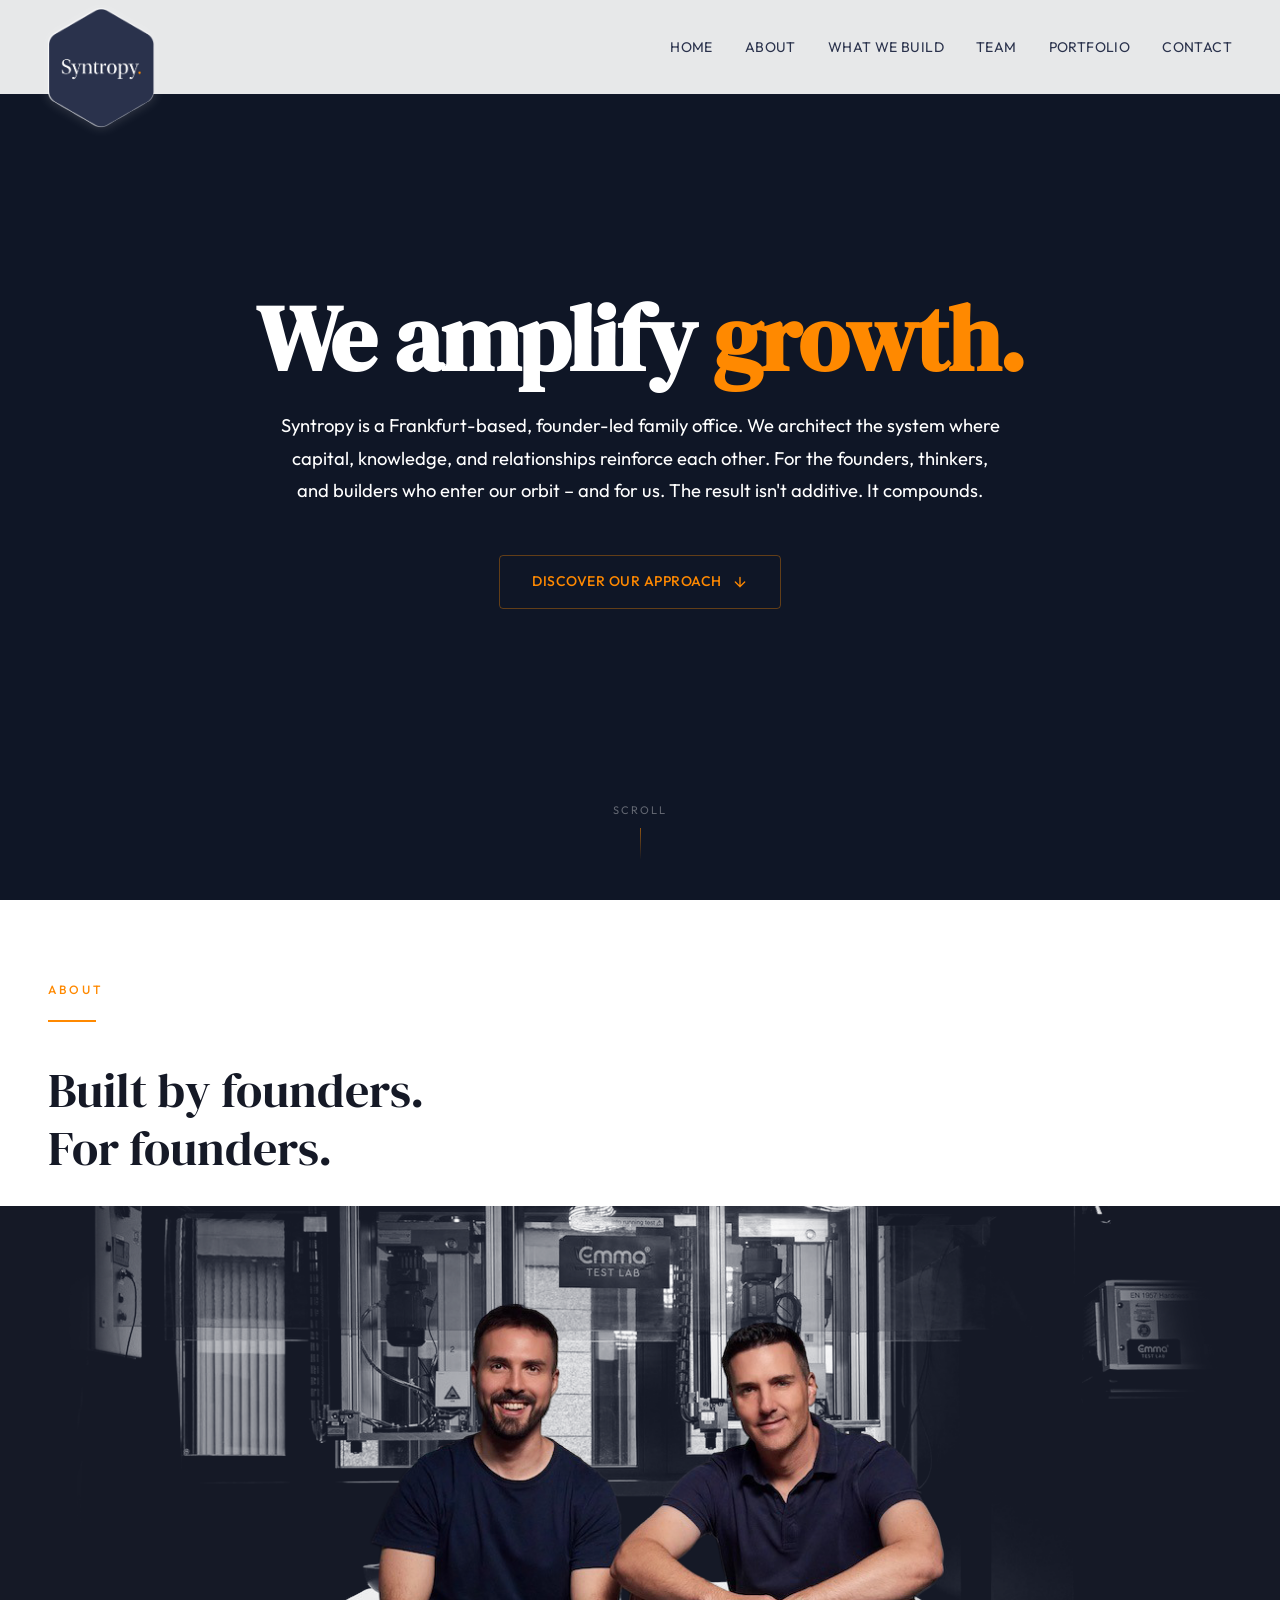
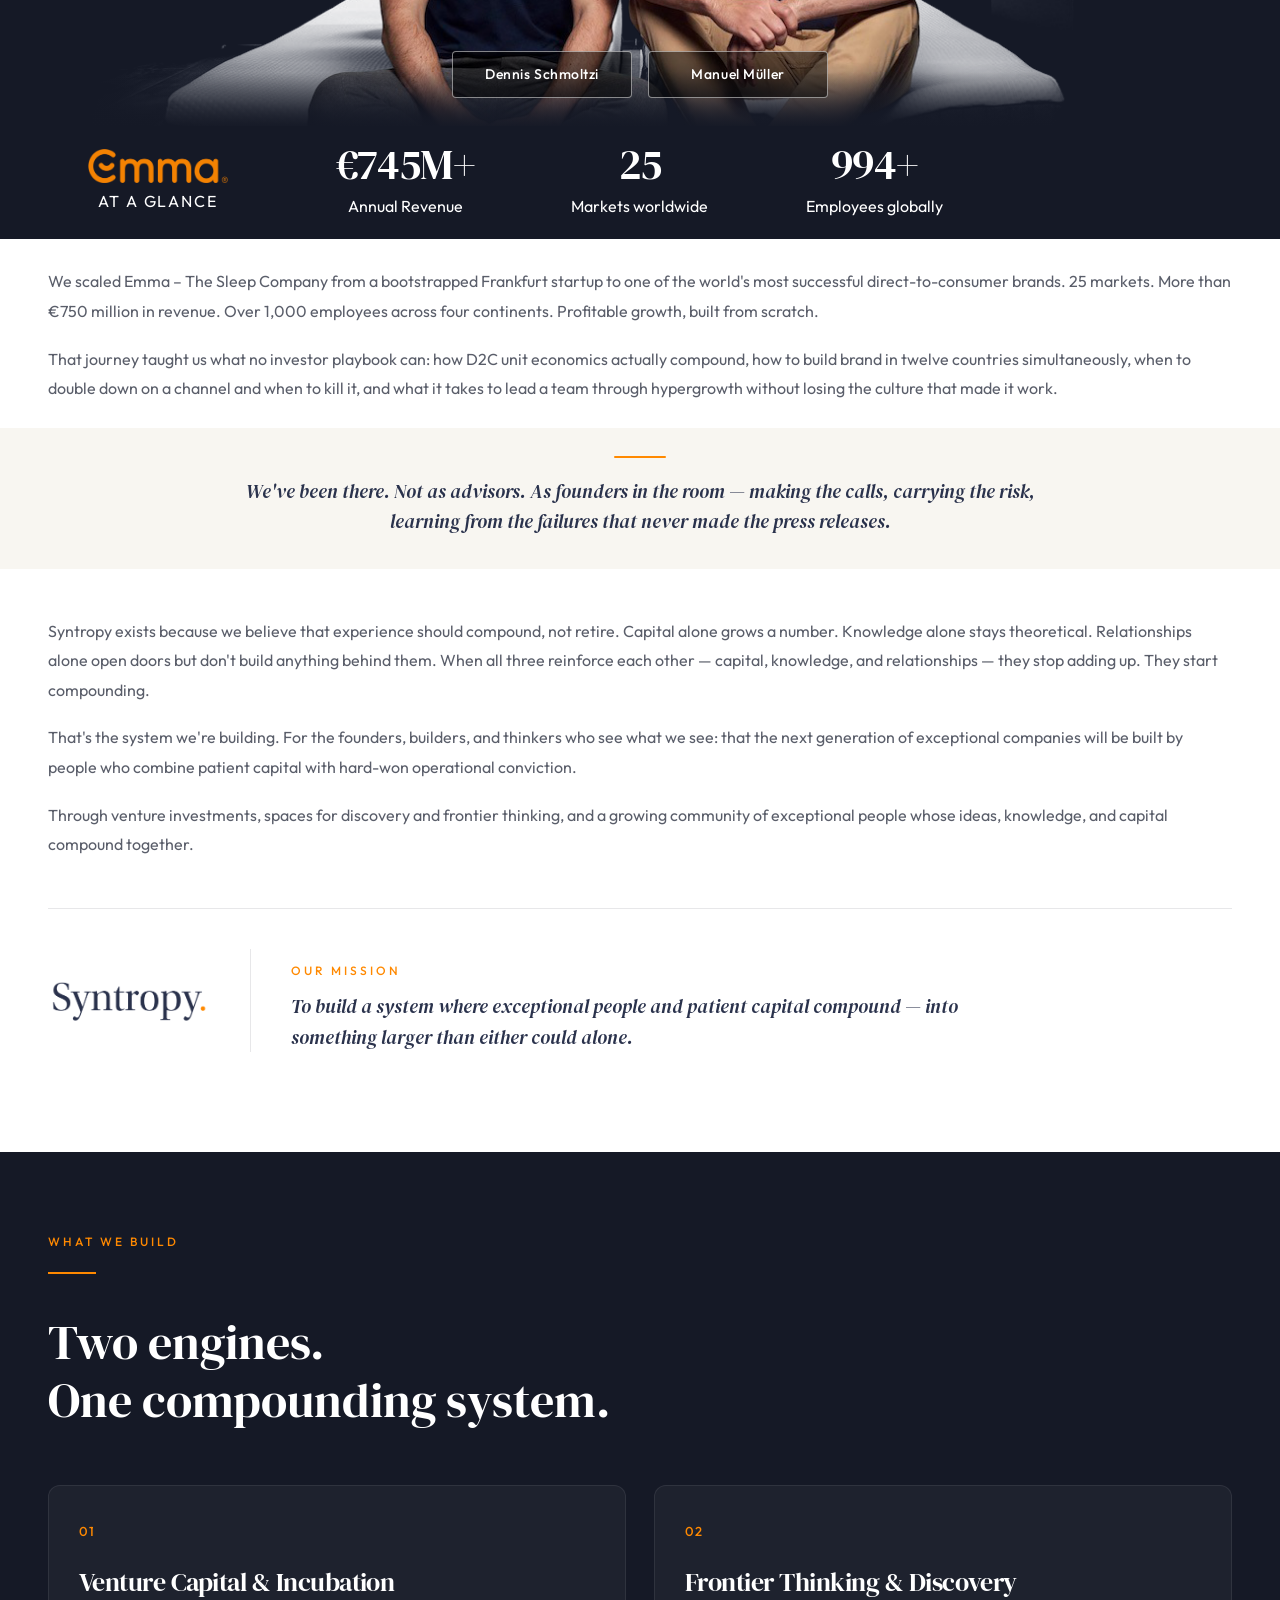
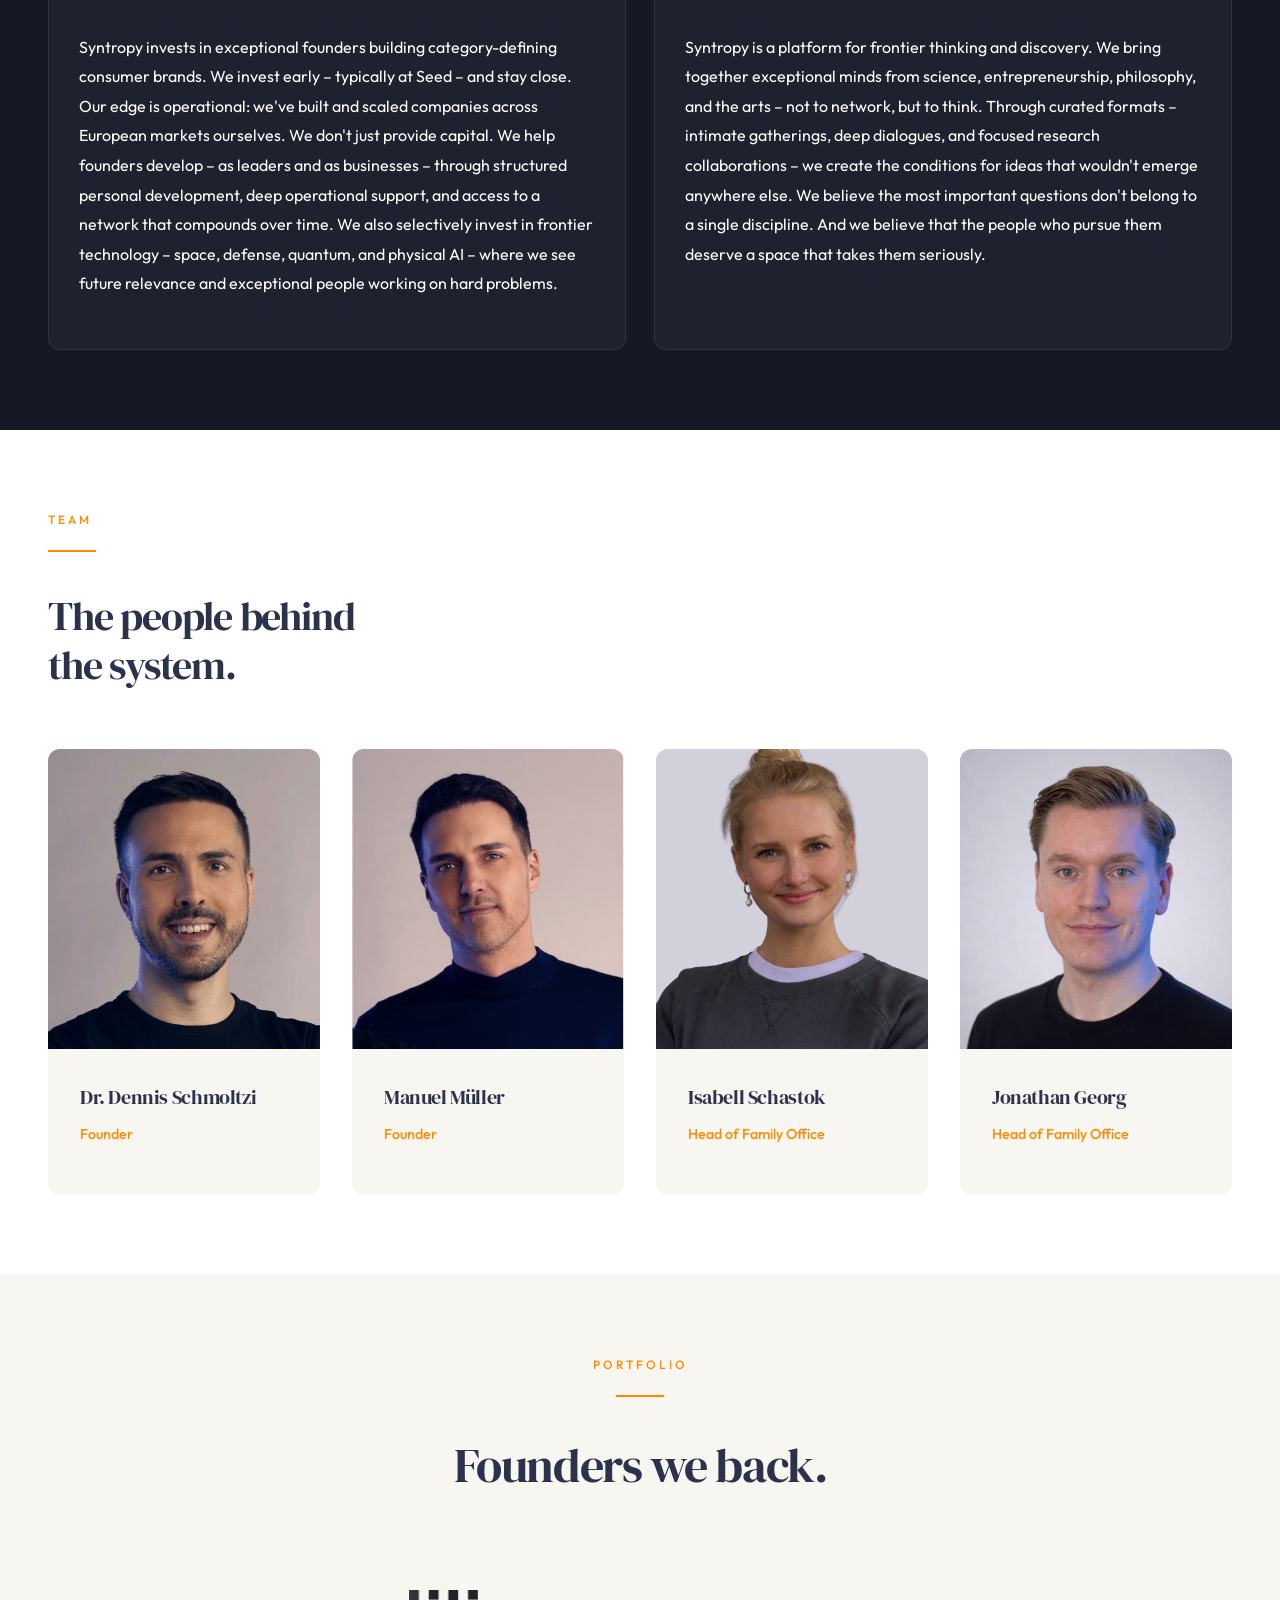
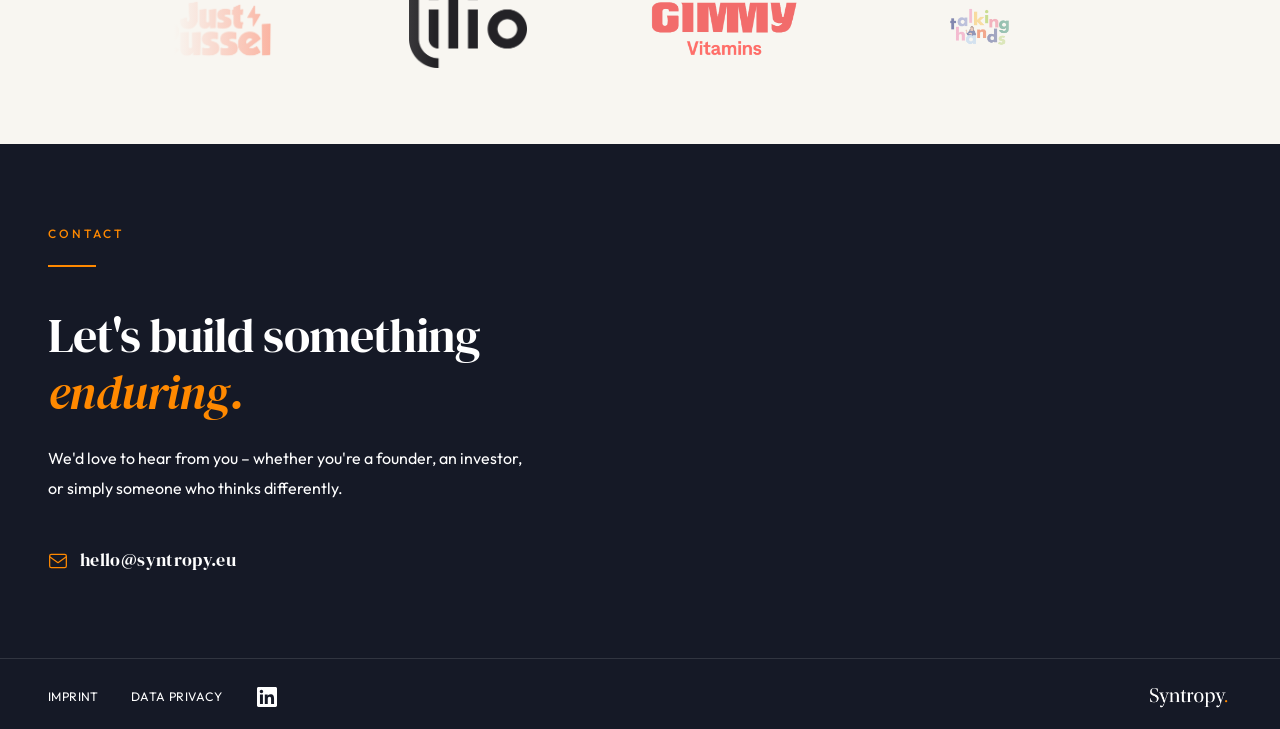
==== commit 9e3a034b: "Hero: use Frankfurt video background with smooth loop transition Made-with: Cursor" ====
--- a/index.html
+++ b/index.html
@@ -38,7 +38,11 @@
   <main id="top">
     <!-- HERO SECTION -->
     <section class="hero" id="hero">
-      <div class="hero-photo" aria-hidden="true"></div>
+      <div class="hero-photo" aria-hidden="true">
+        <video class="hero-photo-video" autoplay muted loop playsinline>
+          <source src="assets/Video_Frankfurt.mp4" type="video/mp4">
+        </video>
+      </div>
       <div class="hero-bg-img" aria-hidden="true">
         <video class="circle-video-bg" autoplay muted loop playsinline id="circleVideo">
           <source src="assets/Circle Animation_2.mp4" type="video/mp4">
--- a/styles.css
+++ b/styles.css
@@ -2825,10 +2825,18 @@
 .hero-photo {
  position: absolute;
  inset: 0;
- background: url('assets/Frankfurt Skyline_v01.jpg') center center / cover no-repeat;
- filter: grayscale(100%) brightness(0.55);
  z-index: 0;
  pointer-events: none;
+ overflow: hidden;
+}
+.hero-photo-video {
+ position: absolute;
+ inset: 0;
+ width: 100%;
+ height: 100%;
+ object-fit: cover;
+ object-position: center center;
+ filter: grayscale(100%) brightness(0.55);
 }
 .hero-bg-img {
  position: absolute;
@@ -3037,8 +3045,9 @@
 }
 
 .about-founder-pills {
- display: flex;
- flex-wrap: wrap;
+ display: grid;
+ grid-auto-flow: column;
+ grid-auto-columns: 1fr;
  justify-content: center;
  align-items: center;
  gap: 12px 16px;
@@ -3051,6 +3060,7 @@
  display: inline-flex;
  align-items: center;
  justify-content: center;
+ width: 100%;
  padding: 14px 32px;
  border: 1px solid rgba(255, 255, 255, 0.5);
  border-radius: 4px;
@@ -3066,6 +3076,13 @@
  transition: background 0.25s ease, border-color 0.25s ease, color 0.25s ease;
 }
 
+@media (max-width: 420px) {
+ .about-founder-pills {
+  grid-auto-flow: row;
+  grid-auto-columns: unset;
+ }
+}
+
 .about-founder-pill:hover {
  background: rgba(0, 0, 0, 0.68);
  border-color: rgba(255, 255, 255, 0.75);
@@ -3211,6 +3228,34 @@
  min-width: 0;
 }
 
+/* Desktop: center KPI middle block on true page center.
+   Brand sits left without shifting the 3-column KPI distribution. */
+@media (min-width: 901px) {
+ /* Deterministic 5-col grid: [reserve][left][center][right][reserve]
+    so the center KPI is mathematically centered. */
+ .about-image-strip-stats-row {
+  --about-stats-side-reserve: 220px;
+  display: grid;
+  grid-template-columns: var(--about-stats-side-reserve) 1fr 1fr 1fr var(--about-stats-side-reserve);
+  align-items: center;
+  gap: 28px 40px;
+ }
+
+ .about-image-strip-stats-brand {
+  grid-column: 1;
+  justify-self: center;
+ }
+
+ /* Let the 3 KPI blocks participate directly in the 5-col grid */
+ .about-image-strip-stats-numbers {
+  display: contents;
+ }
+
+ .about-image-strip-stats-numbers .about-stat:nth-child(1) { grid-column: 2; }
+ .about-image-strip-stats-numbers .about-stat:nth-child(2) { grid-column: 3; }
+ .about-image-strip-stats-numbers .about-stat:nth-child(3) { grid-column: 4; }
+}
+
 .about-stat {
  border: none;
  background: transparent;
@@ -3227,7 +3272,7 @@
  line-height: 1.15;
  letter-spacing: -0.02em;
  color: var(--blue);
- margin-bottom: 10px;
+ margin-bottom: 4px;
  font-variant-numeric: tabular-nums;
 }
 
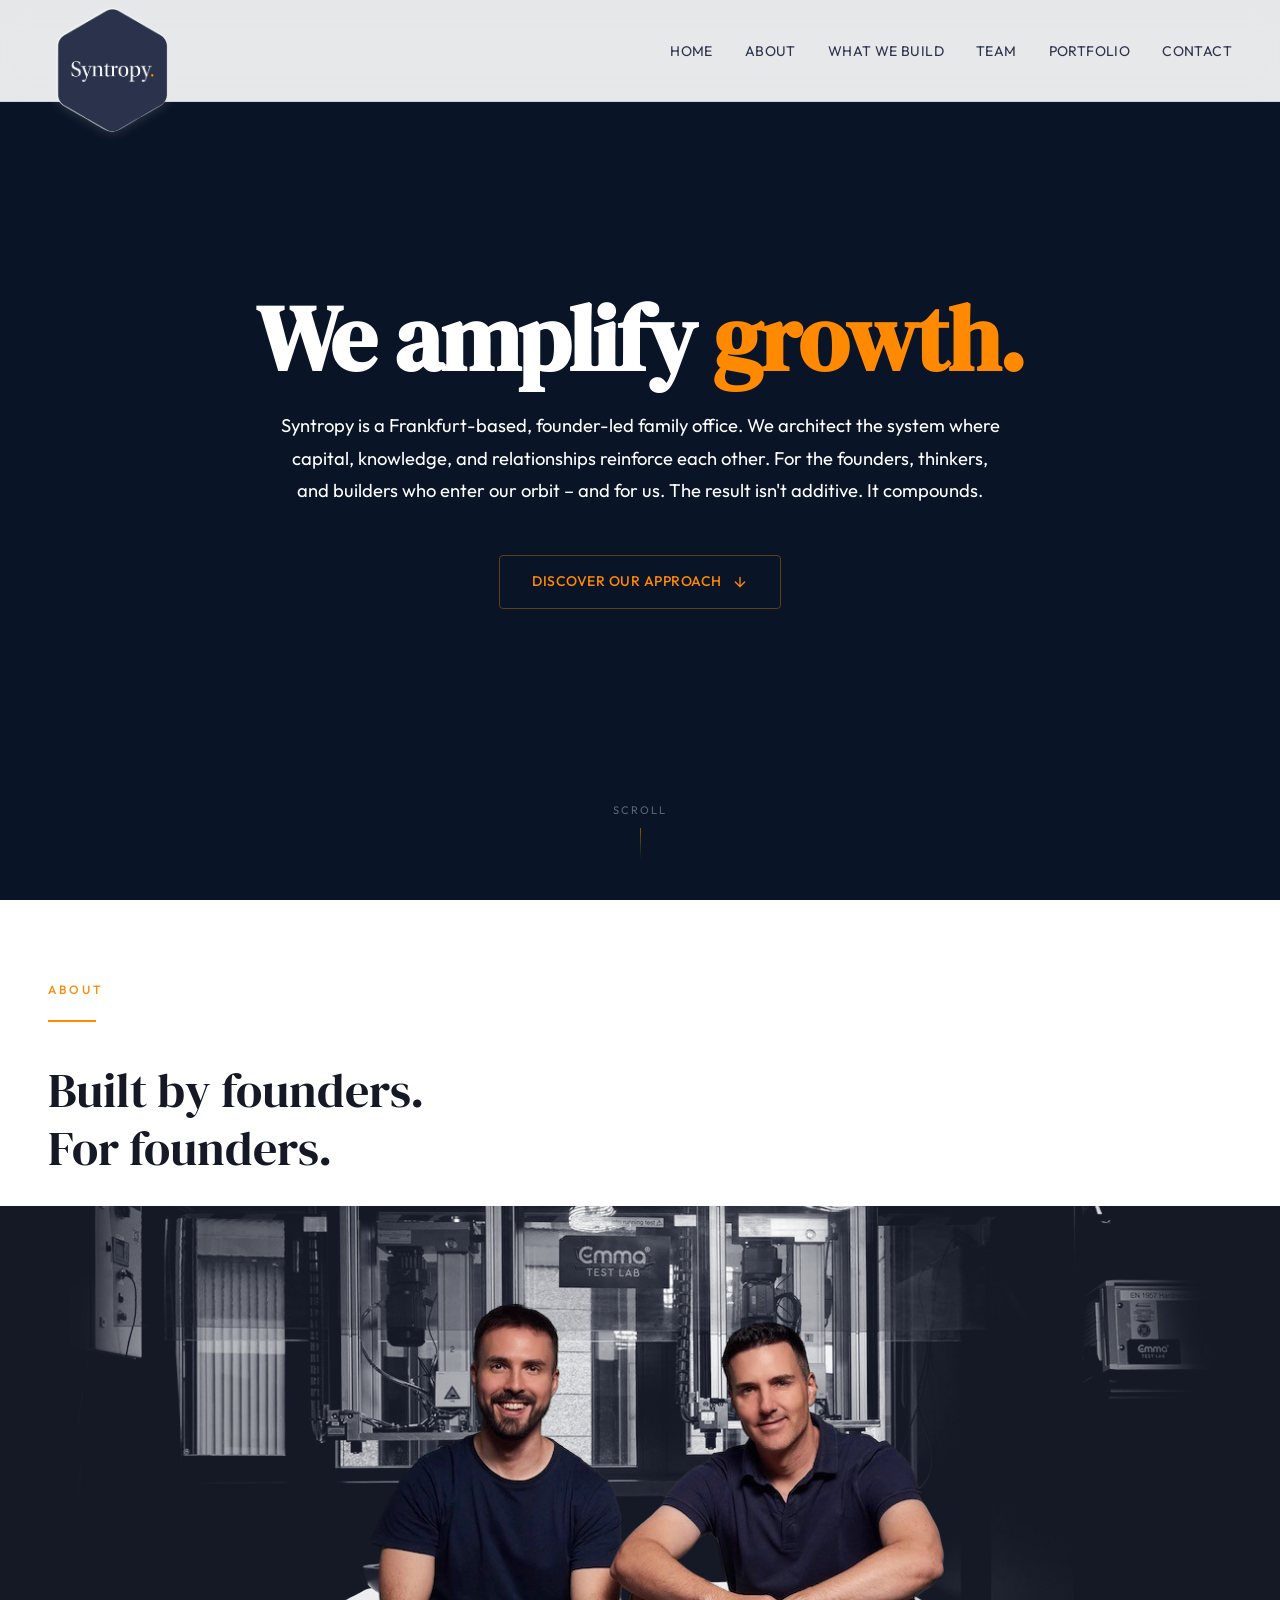
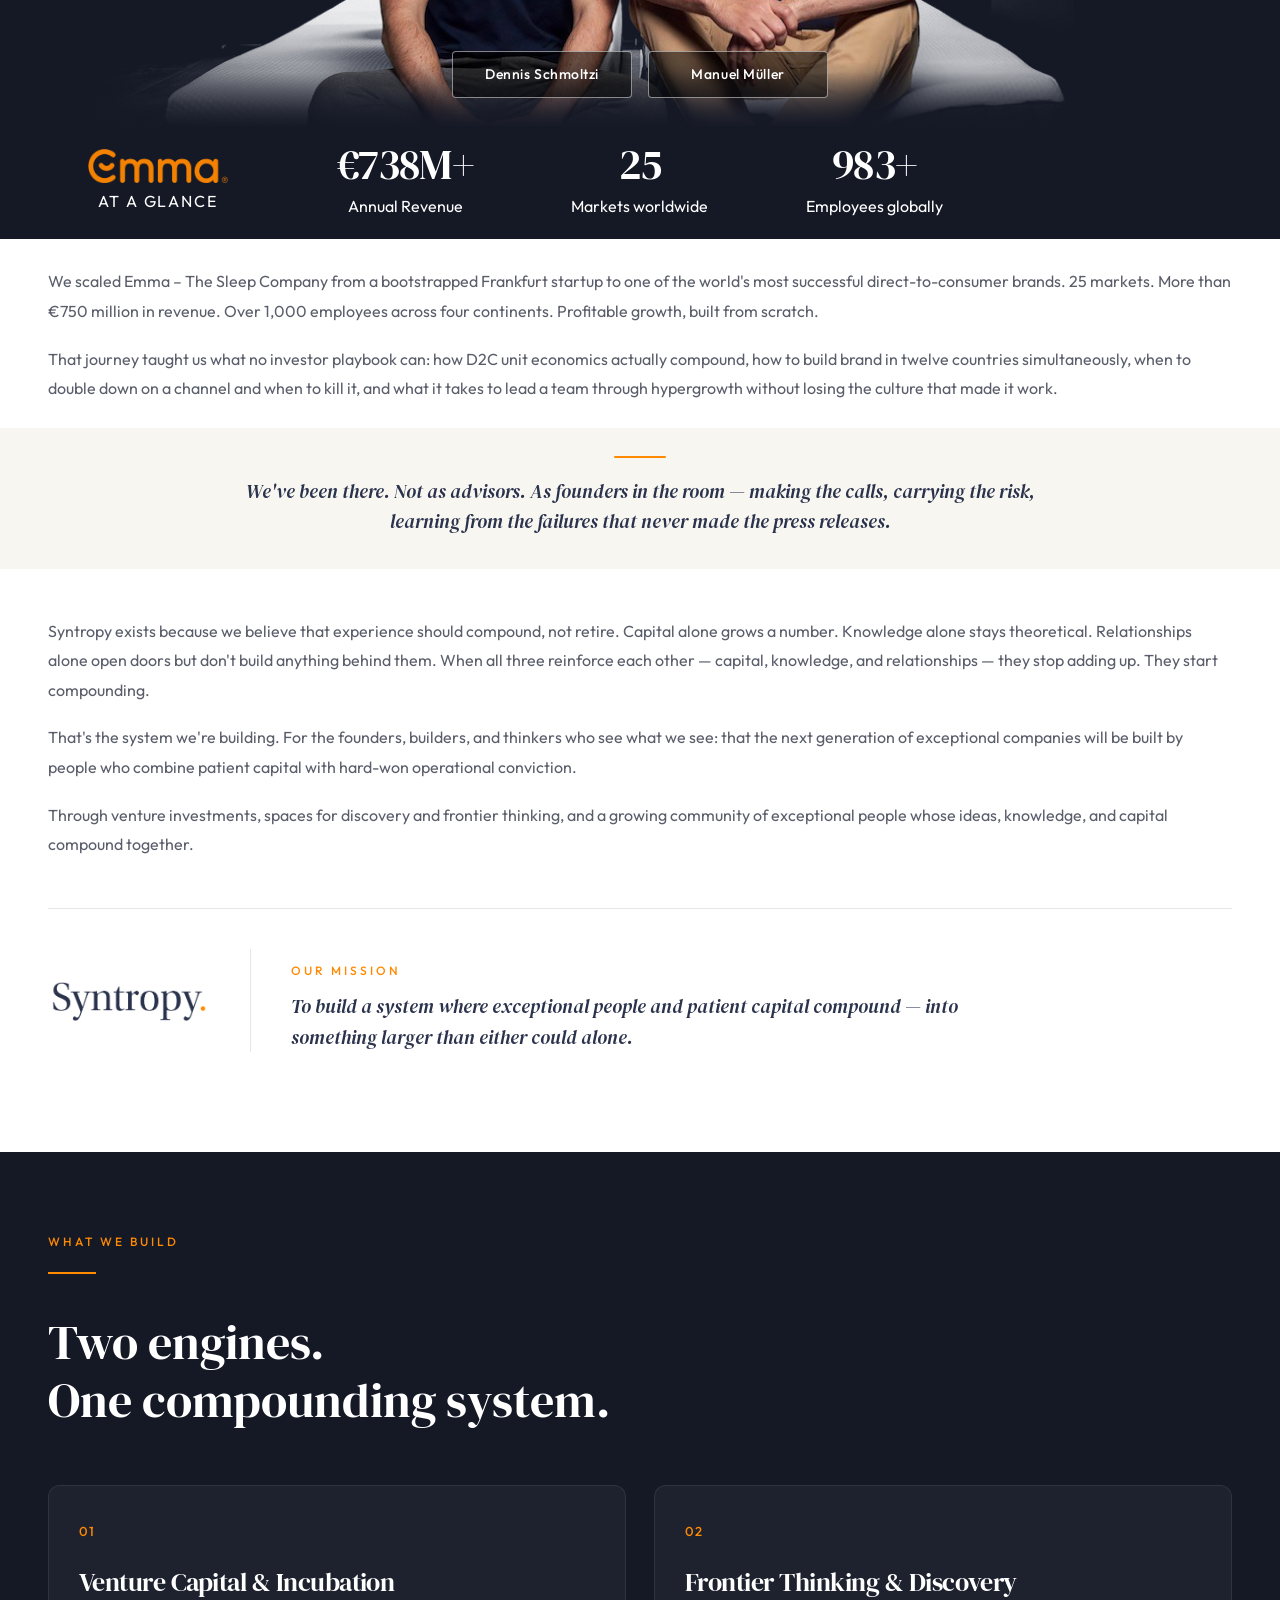
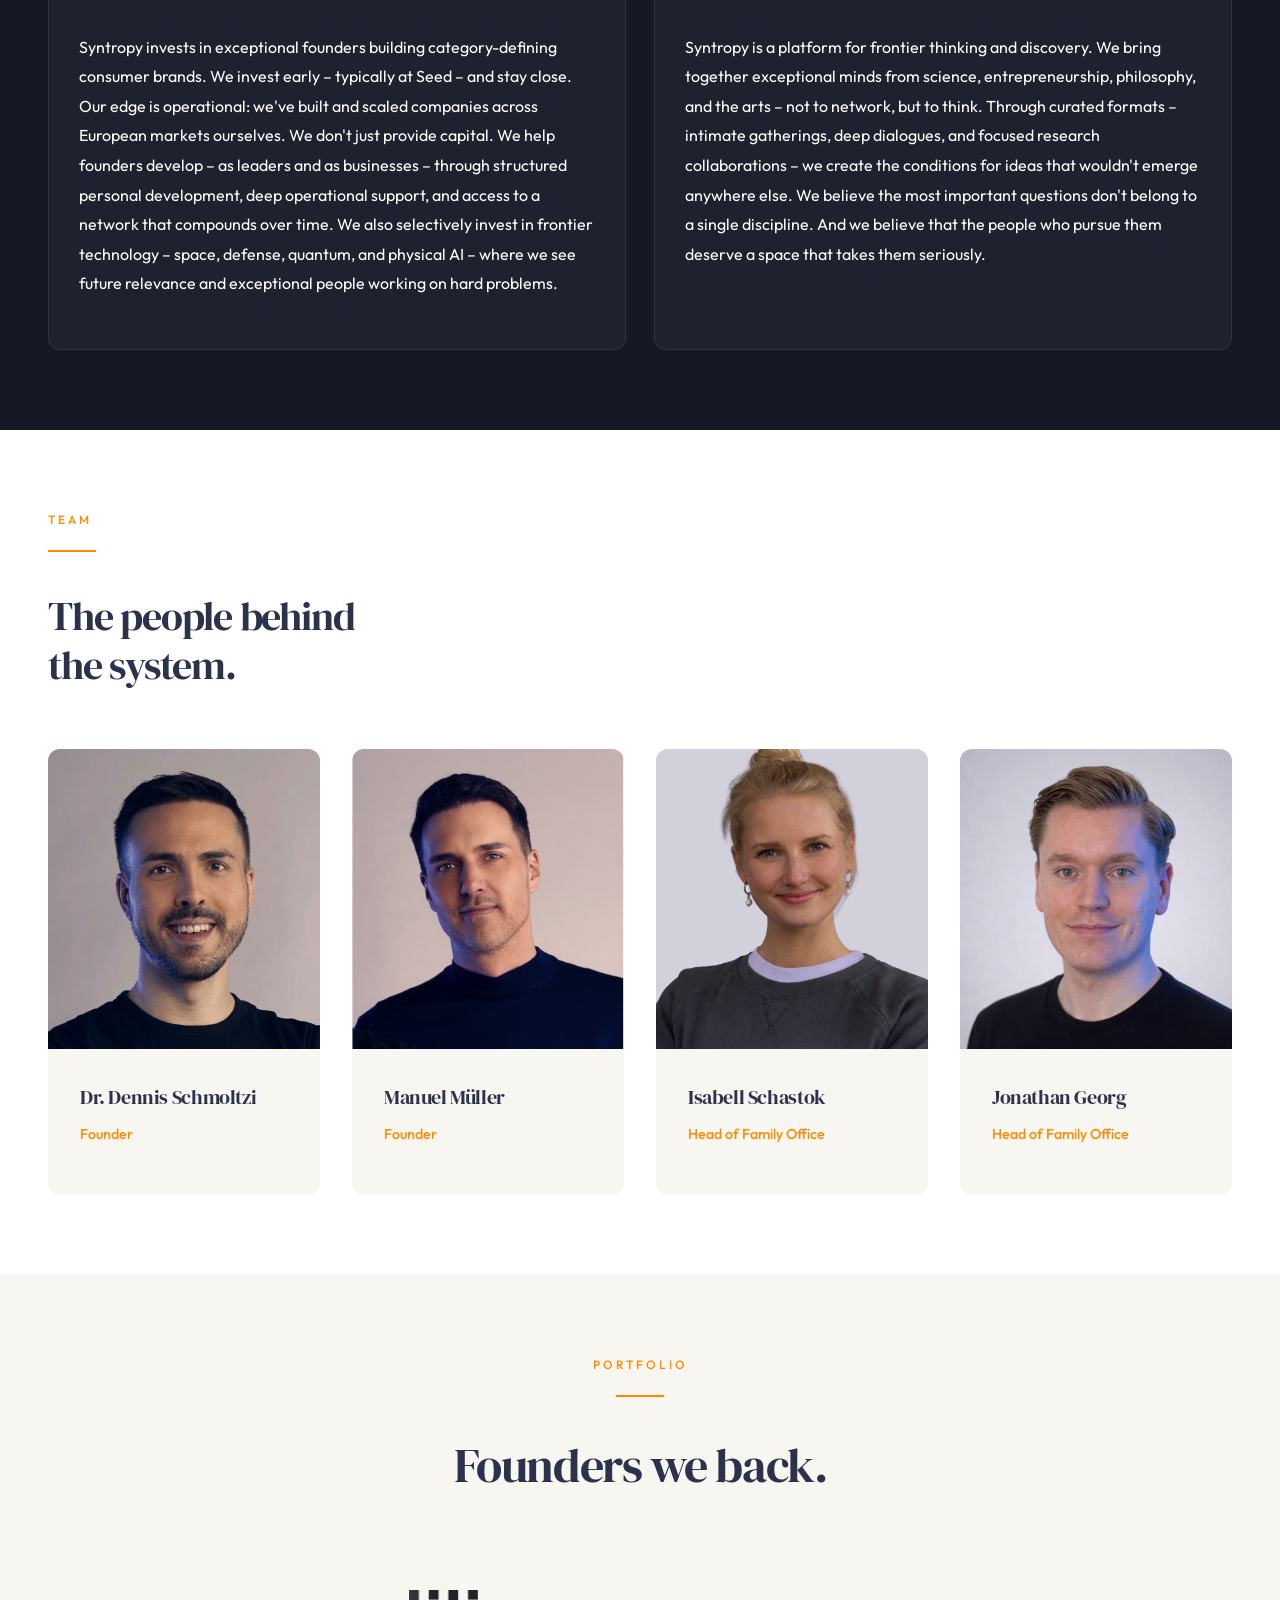
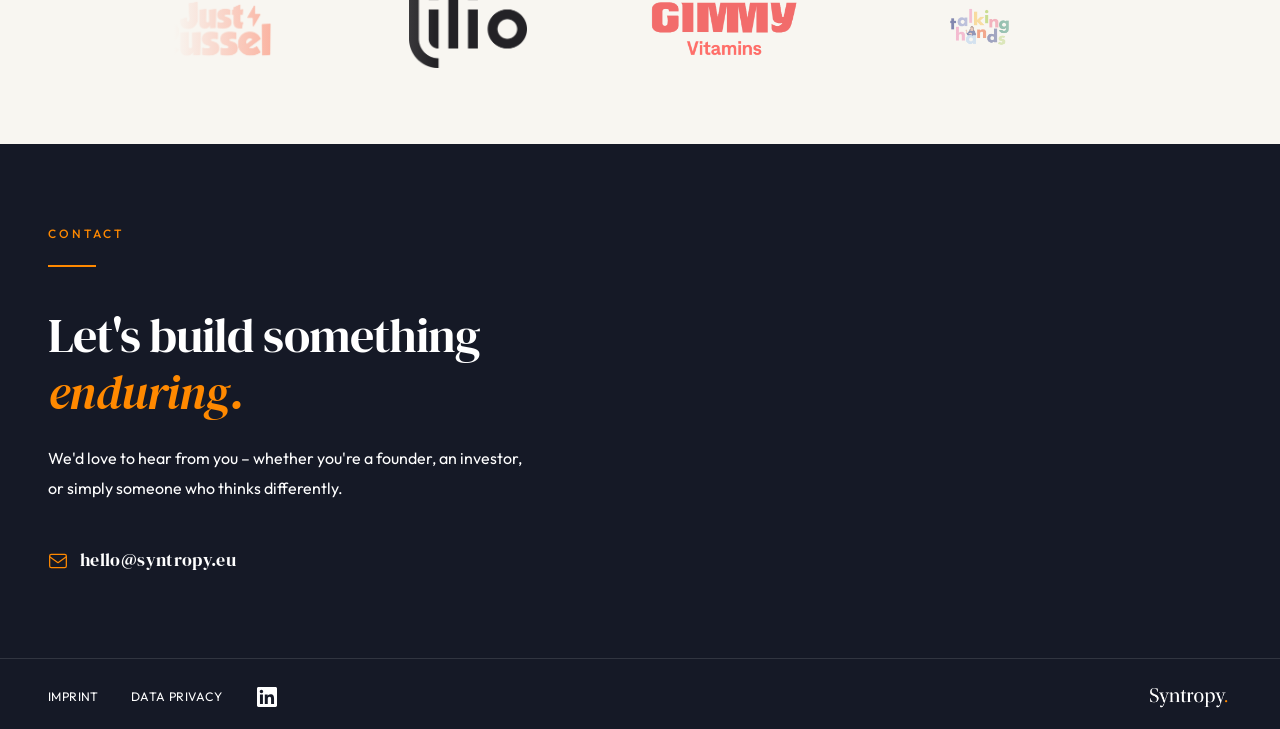
==== commit d8b83956: "Nav logo + hero/about refinements; disable contact animation Made-with: Cursor" ====
--- a/index.html
+++ b/index.html
@@ -13,7 +13,7 @@
 <body>
   <div class="status-bar">
     <a href="#top" class="status-brand" aria-label="Back to top">
-      <img src="assets/Logo_Hexagon.png" alt="Syntropy" class="logo-image" />
+      <img src="assets/Logo_Hexagon_2.png" alt="Syntropy" class="logo-image" />
     </a>
     <nav class="status-nav">
       <a href="#top">Home</a>
@@ -284,7 +284,7 @@
     </section>
 
     <!-- CONTACT / FINAL CTA SECTION -->
-    <section class="contact fade-in" id="contact">
+    <section class="contact" id="contact">
       <div class="site-container">
         <div class="container contact-inner">
           <div class="contact-left">
--- a/styles.css
+++ b/styles.css
@@ -98,10 +98,10 @@
 }
 
 .logo-image {
- height: 120px;
+ height: 136px;
  width: auto;
  display: block;
- margin-bottom: -40px;
+ margin-bottom: -48px;
  vertical-align: bottom;
  filter:
   drop-shadow(0.8px 0 0 rgba(255,255,255,0.55))
@@ -112,14 +112,14 @@
 }
 @media (max-width: 900px) {
  .logo-image {
- height: 98px;
- margin-bottom: -30px;
+ height: 112px;
+ margin-bottom: -36px;
  }
 }
 @media (max-width: 600px) {
  .logo-image {
- height: 86px;
- margin-bottom: -25px;
+ height: 118px;
+ margin-bottom: -38px;
  }
 }
 
@@ -2210,15 +2210,11 @@
  transform: translateY(0);
 }
 
-/* Contact form animation */
+/* Contact form animation (disabled) */
 .contact-inner {
- opacity: 0;
- transform: translateY(30px);
- transition: all 0.8s cubic-bezier(.4,0,.2,1);
-}
-.contact-inner.visible {
  opacity: 1;
- transform: translateY(0);
+ transform: none;
+ transition: none;
 }
 
 /* Image hover animation */
@@ -2363,16 +2359,16 @@
  .about-logo { padding: 6px 10px; font-size: 0.93rem; }
  .contact-form { max-width: 100%; }
  .hero-content {
- padding-left: 20px;
- padding-right: 20px;
+ padding-left: 26px;
+ padding-right: 26px;
  text-align: left;
  }
  .hero-body {
  margin-right: 0;
  }
  .site-container {
- padding-left: 20px;
- padding-right: 20px;
+ padding-left: 26px;
+ padding-right: 26px;
  }
 } 
 
@@ -2846,7 +2842,7 @@
  background: transparent;
 }
 .hero-overlay {
- background: rgba(21,25,38,0.72);
+ background: rgba(21,25,38,0.40);
  z-index: 1;
 }
 .circle-video-bg {
@@ -3076,7 +3072,8 @@
  transition: background 0.25s ease, border-color 0.25s ease, color 0.25s ease;
 }
 
-@media (max-width: 420px) {
+/* Only stack on very small screens; iPhones should stay 2-up */
+@media (max-width: 340px) {
  .about-founder-pills {
   grid-auto-flow: row;
   grid-auto-columns: unset;
@@ -3349,7 +3346,8 @@
   bottom: 16px;
  }
  .about-founder-pill {
-  padding: 12px 22px;
+  /* keep font size, reduce horizontal padding so both fit side-by-side */
+  padding: 12px 14px;
   font-size: 13px;
  }
  .about-image-strip-heading {
@@ -3853,6 +3851,7 @@
  top: 0;
  left: 0;
  right: 0;
+ /* Always use the "scrolled" (white/blur) nav styling */
  background: rgba(255,255,255,0.9);
  box-shadow: 0 1px 0 rgba(42,50,76,0.1);
  backdrop-filter: blur(14px);
@@ -3866,7 +3865,7 @@
  right: 0;
  bottom: 0;
  height: 1px;
- background: transparent;
+ background: rgba(42,50,76,0.12);
  pointer-events: none;
  z-index: 1;
 }
@@ -3877,7 +3876,7 @@
  -webkit-backdrop-filter: blur(14px);
 }
 .status-bar.is-scrolled::after {
- background: transparent;
+ background: rgba(42,50,76,0.12);
 }
 .status-bar .status-nav a {
  color: #2A324C;
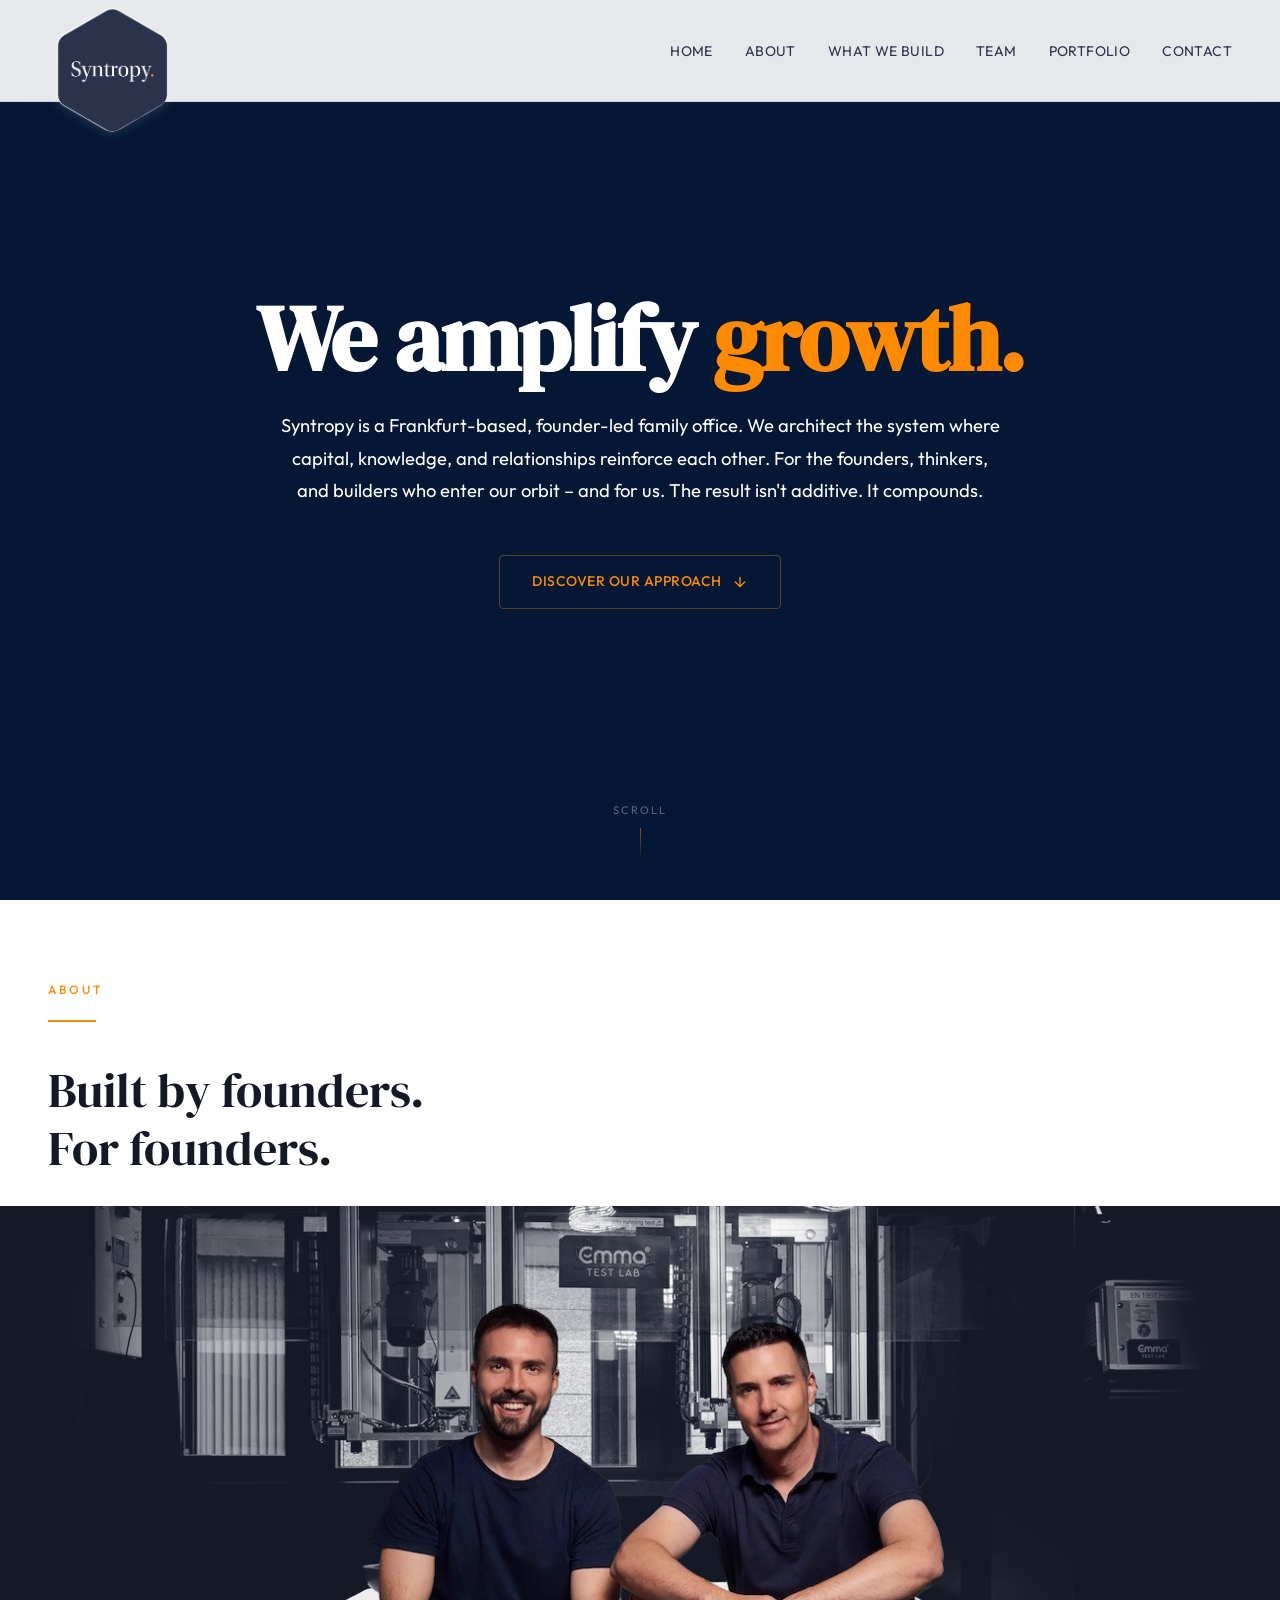
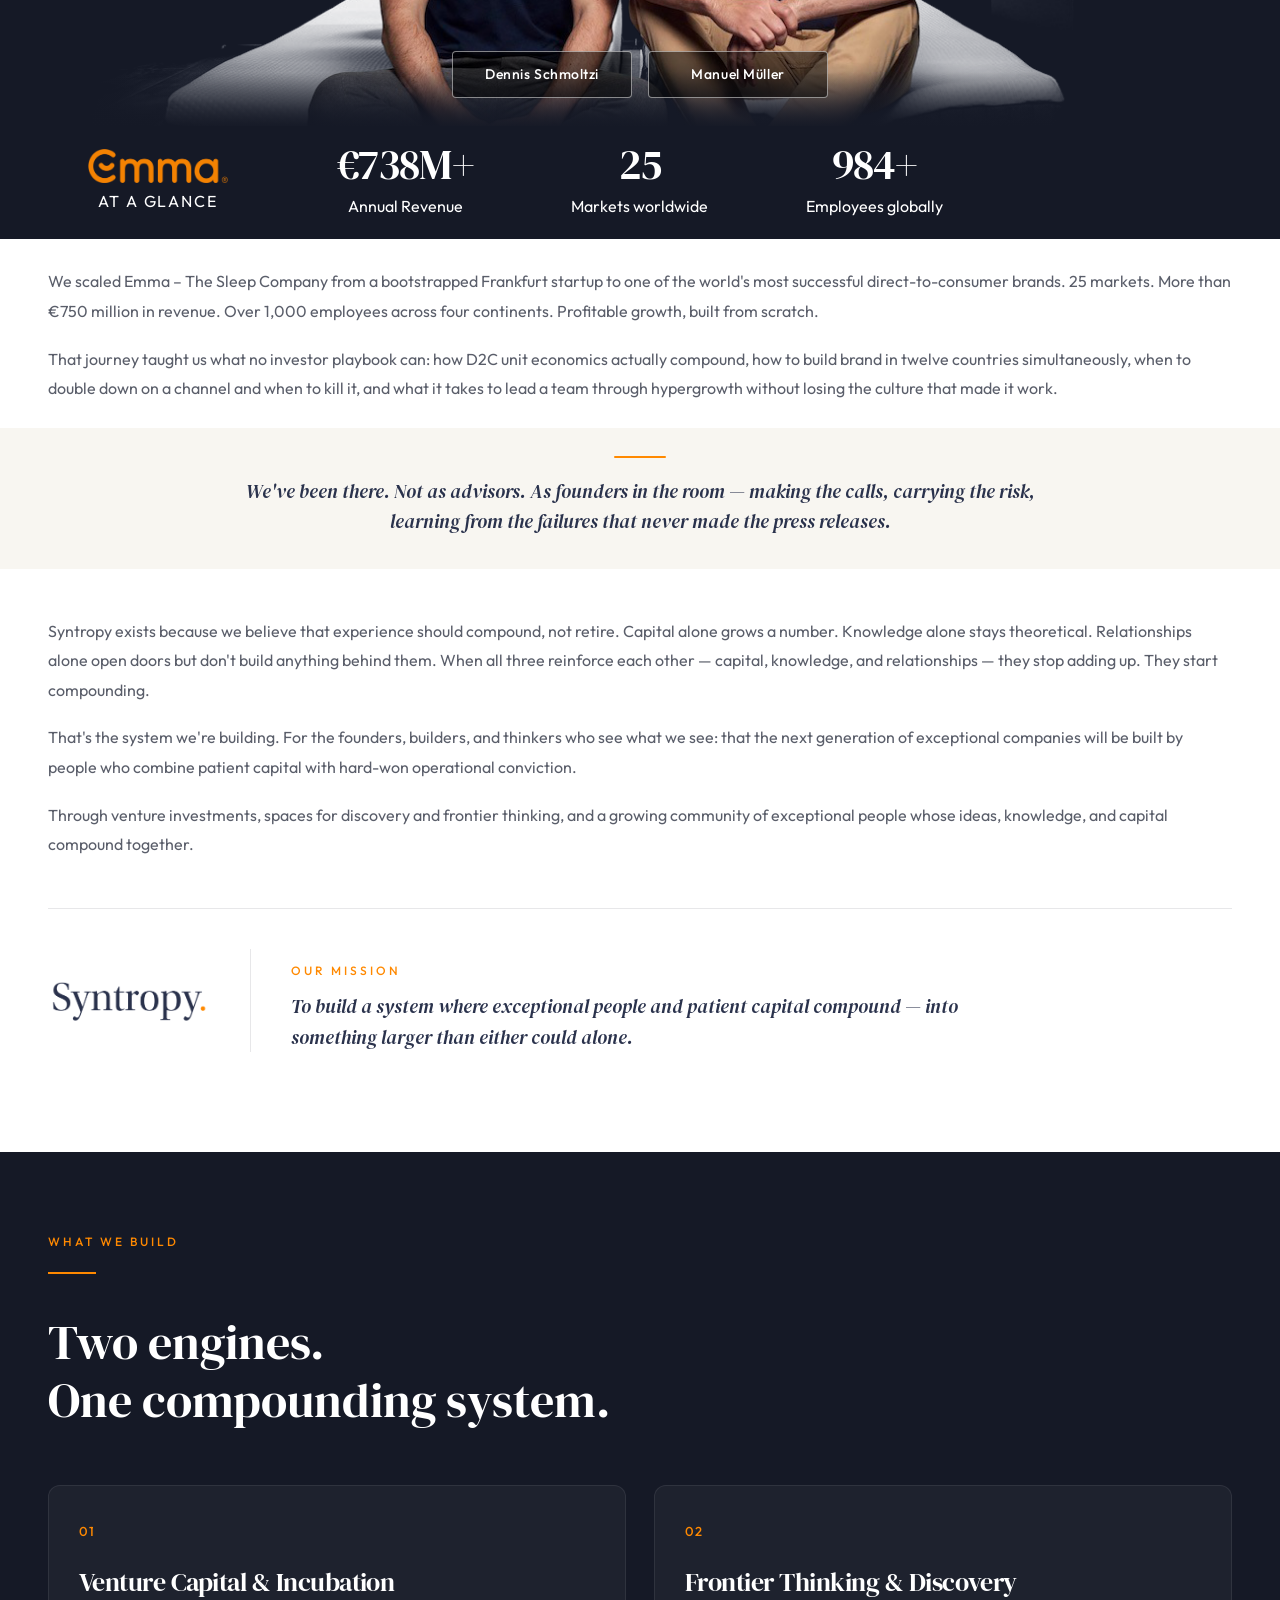
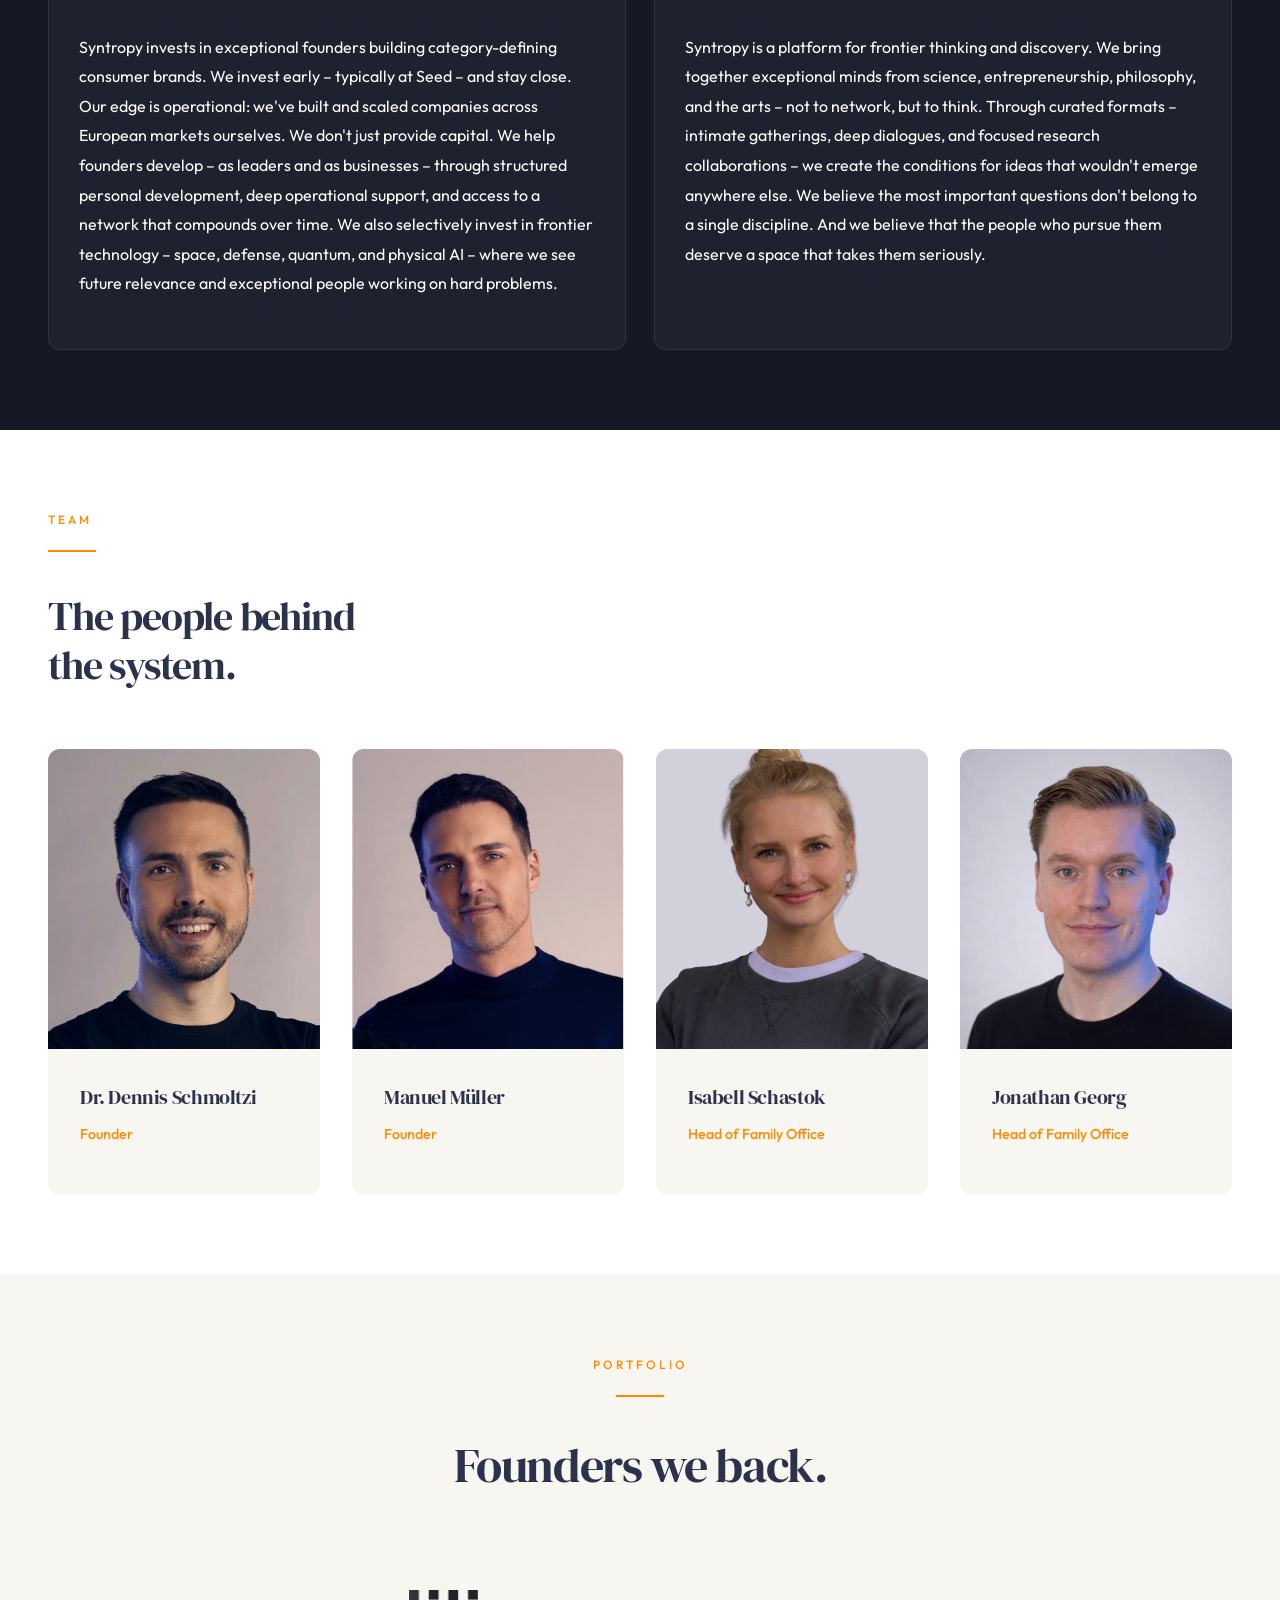
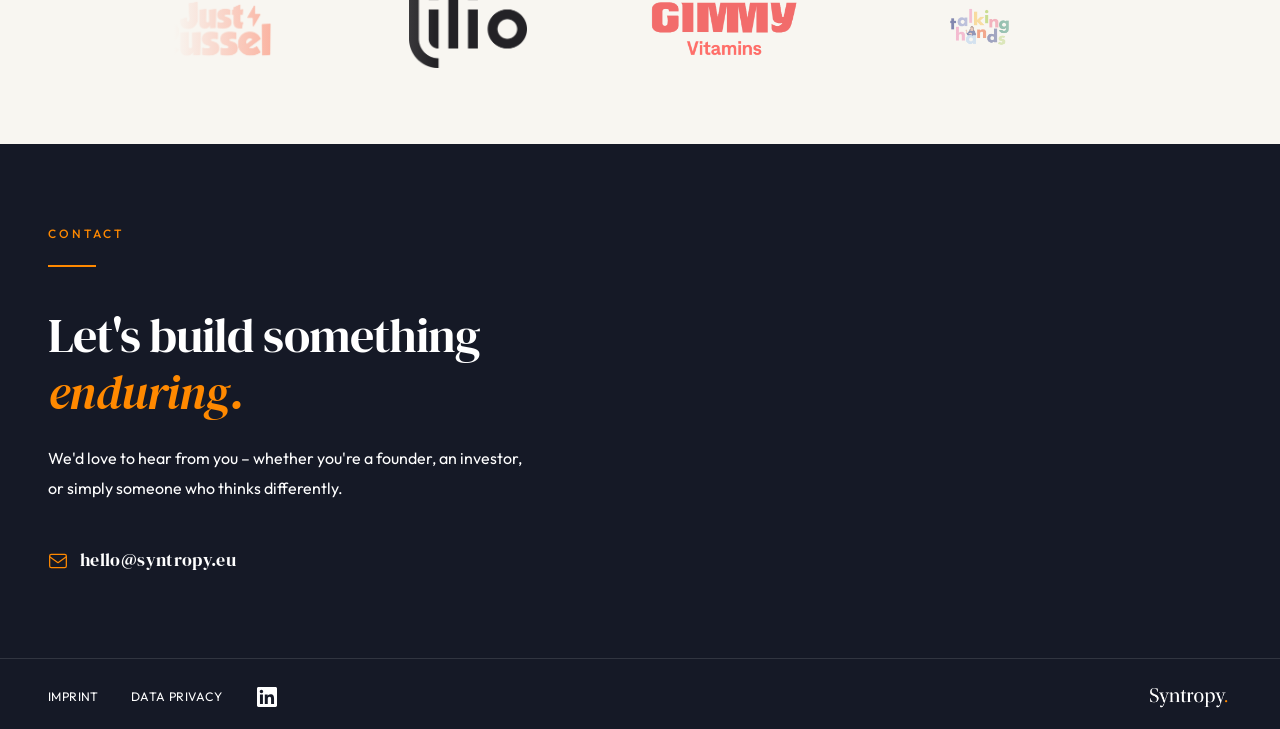
==== commit 2311cafc: "Mobile nav: scope transparent hero state to home page only Made-with: Cursor" ====
--- a/index.html
+++ b/index.html
@@ -10,7 +10,7 @@
     <link href="https://fonts.googleapis.com/css2?family=DM+Serif+Display:ital@0;1&family=Outfit:wght@300;400;500;600;700;900&display=swap" rel="stylesheet">
   <link rel="stylesheet" href="styles.css">
 </head>
-<body>
+<body class="home-page">
   <div class="status-bar">
     <a href="#top" class="status-brand" aria-label="Back to top">
       <img src="assets/Logo_Hexagon_2.png" alt="Syntropy" class="logo-image" />
--- a/styles.css
+++ b/styles.css
@@ -94,7 +94,7 @@
  color: var(--white);
 }
 .status-brand:hover {
- opacity: 0.9;
+ opacity: 1;
 }
 
 .logo-image {
@@ -2162,6 +2162,15 @@
  transform: translateY(8px) scale(0.96);
  animation: heroAccentPop 0.5s cubic-bezier(.34,1.2,.64,1) 0.7s forwards;
 }
+
+@media (max-width: 900px) {
+ .hero-content .hero-headline .hero-accent {
+  /* Mobile: animate together with full headline (no separate accent pop) */
+  opacity: inherit;
+  transform: none;
+  animation: none;
+ }
+}
 .hero-content .hero-tagline {
  opacity: 0;
  transform: translateY(20px);
@@ -2842,7 +2851,7 @@
  background: transparent;
 }
 .hero-overlay {
- background: rgba(21,25,38,0.40);
+ background: rgba(16, 52, 106, 0.20);
  z-index: 1;
 }
 .circle-video-bg {
@@ -2903,6 +2912,33 @@
 .hero .hero-body {
  color: #ffffff !important;
 }
+
+@media (max-width: 600px) {
+  /* Final mobile hero alignment: left + same side padding as page */
+  .hero .container.hero-content {
+    padding-left: 26px !important;
+    padding-right: 26px !important;
+    text-align: left !important;
+    align-items: flex-start;
+    transform: translateY(-22px);
+  }
+
+  /* Override larger <=900px headline clamp so it does not hug/overflow edges */
+  .hero h1.hero-headline,
+  .hero .hero-headline {
+    font-size: clamp(2.05rem, 8.9vw, 2.85rem) !important;
+    line-height: 1.05;
+    white-space: nowrap !important;
+  }
+
+  .hero .hero-body,
+  .hero .hero-cta {
+    margin-left: 0;
+    margin-right: 0;
+    text-align: left;
+  }
+}
+
 .hero .hero-cta {
  display: inline-flex;
  align-items: center;
@@ -2944,6 +2980,12 @@
  z-index: 3;
   text-decoration: none;
   cursor: pointer;
+}
+
+@media (max-width: 600px) {
+ .hero-scroll-indicator {
+  bottom: calc(72px + env(safe-area-inset-bottom));
+ }
 }
 .hero-scroll-indicator span {
  font-size: 11px;
@@ -3924,3 +3966,77 @@
   padding-bottom: 36px;
  }
 }
+
+/* Mobile nav behavior:
+   - top of hero (not scrolled): transparent + white logo/lines
+   - scrolled: white nav + dark logo/lines */
+@media (max-width: 600px) {
+ .status-bar {
+  z-index: 2200;
+  background: rgba(255,255,255,0.9) !important;
+  box-shadow: 0 1px 0 rgba(42,50,76,0.1);
+  backdrop-filter: blur(14px);
+  -webkit-backdrop-filter: blur(14px);
+ }
+
+ /* Transparent state only on home hero top */
+ .home-page .status-bar:not(.is-scrolled) {
+  background: transparent !important;
+  box-shadow: none;
+  backdrop-filter: none;
+  -webkit-backdrop-filter: none;
+ }
+
+ .status-bar::after {
+  background: rgba(42,50,76,0.12);
+ }
+ .home-page .status-bar:not(.is-scrolled)::after {
+  background: rgba(255,255,255,0.7);
+ }
+
+ .status-brand {
+  position: relative;
+  z-index: 2201;
+  align-items: center;
+  align-self: center;
+ }
+
+ .logo-image {
+  content: url('assets/Logo_Text.png');
+  height: 42px;
+  width: auto;
+  margin-bottom: 0;
+  filter: none;
+ }
+ .home-page .status-bar:not(.is-scrolled) .logo-image {
+  content: url('assets/Logo_Text_White.png');
+ }
+ .status-bar.menu-open .logo-image {
+  content: url('assets/Logo_Text.png');
+ }
+
+ .mobile-menu {
+  z-index: 2000;
+ }
+
+ .mobile-menu-btn {
+  z-index: 2202;
+ }
+
+ .menu-icon,
+ .menu-icon::before,
+ .menu-icon::after {
+  background: #2A324C;
+ }
+ .home-page .status-bar:not(.is-scrolled) .menu-icon,
+ .home-page .status-bar:not(.is-scrolled) .menu-icon::before,
+ .home-page .status-bar:not(.is-scrolled) .menu-icon::after {
+  background: #ffffff;
+ }
+
+ .mobile-menu-btn.is-open .menu-icon,
+ .mobile-menu-btn.is-open .menu-icon::before,
+ .mobile-menu-btn.is-open .menu-icon::after {
+  background: #2A324C;
+ }
+}
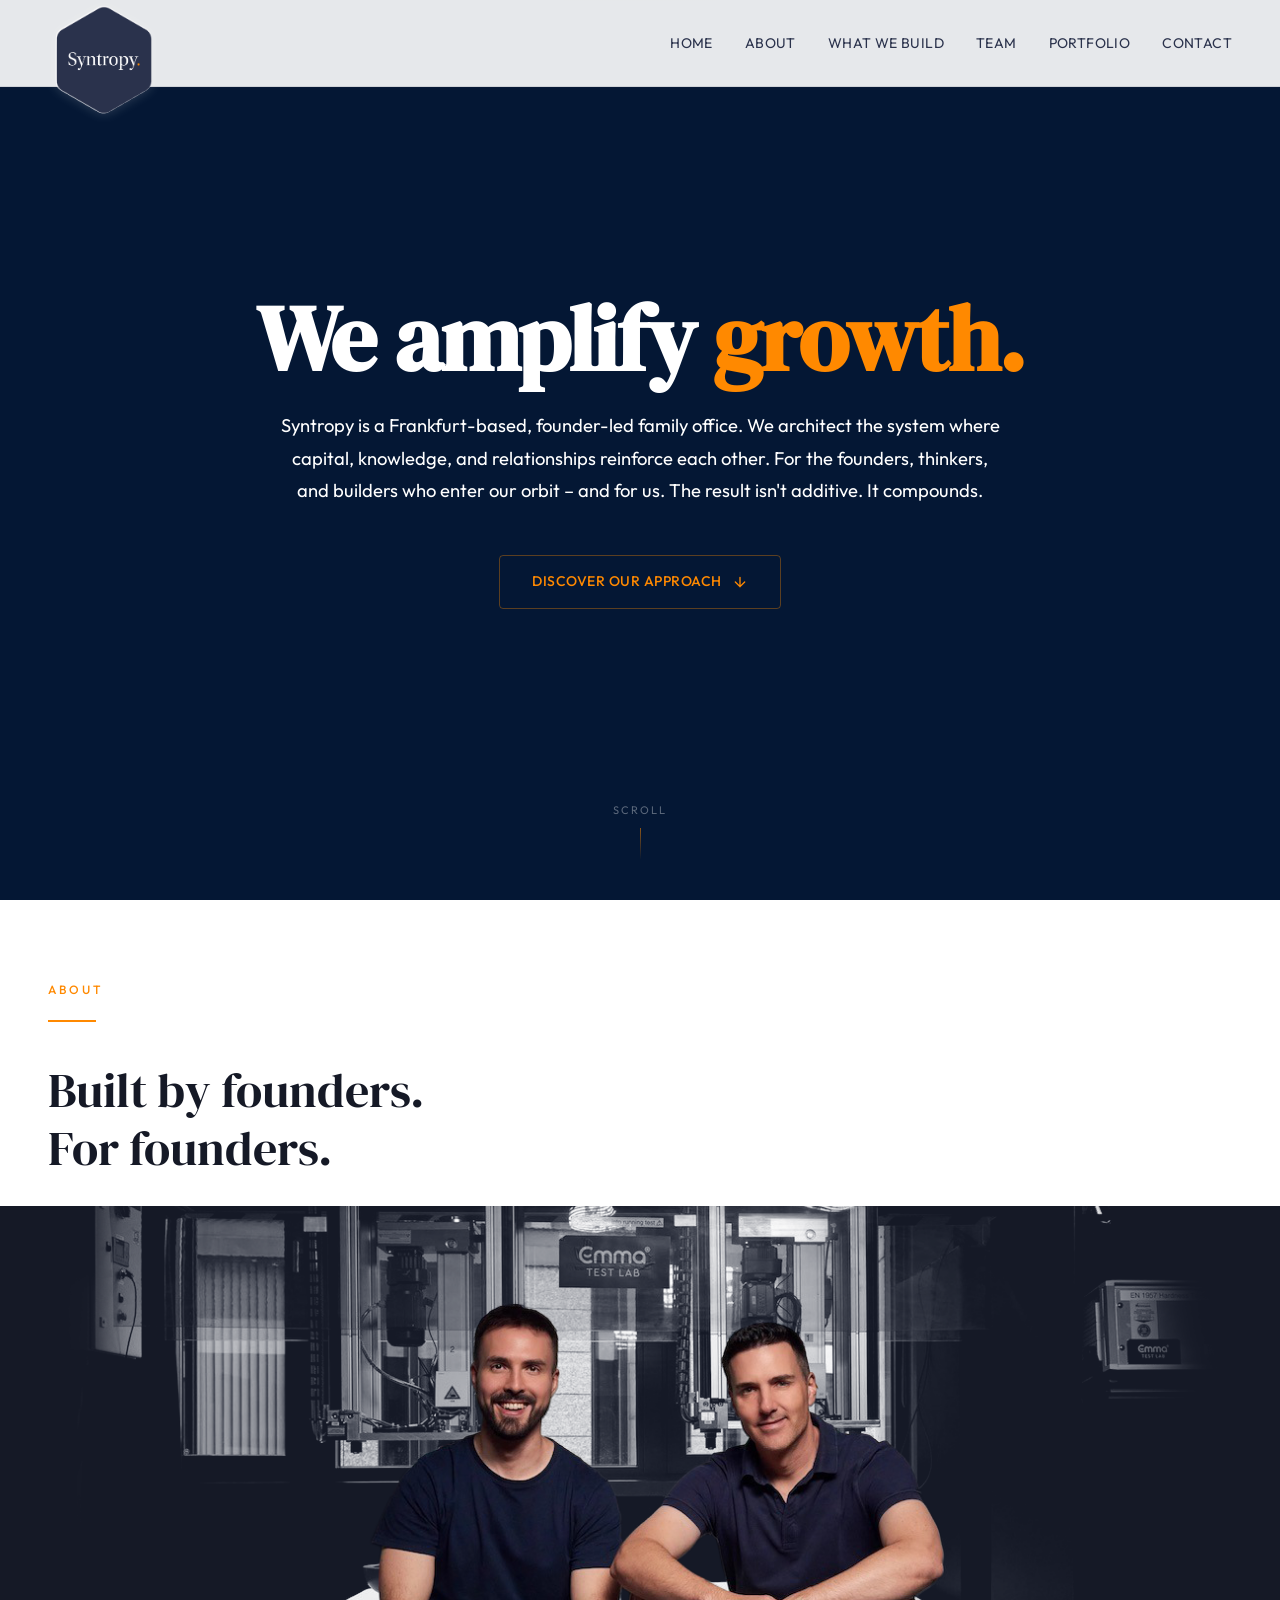
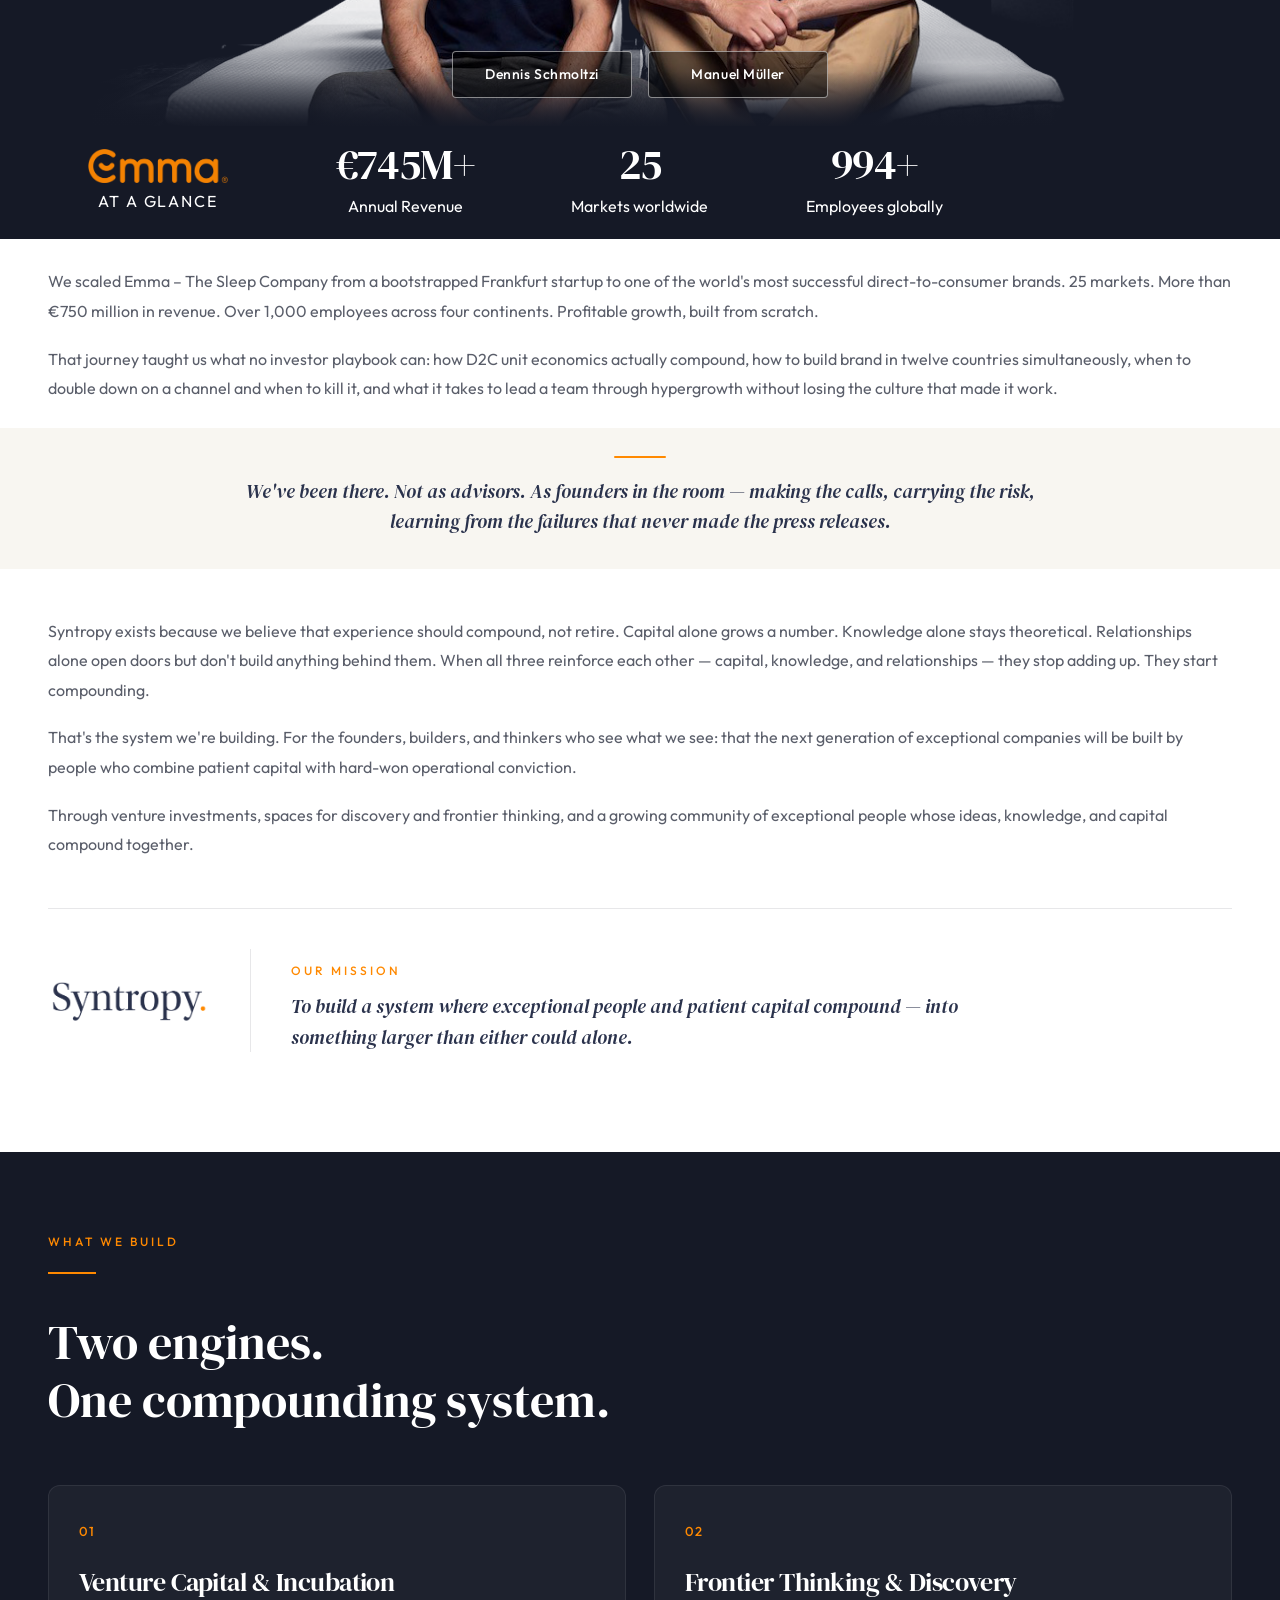
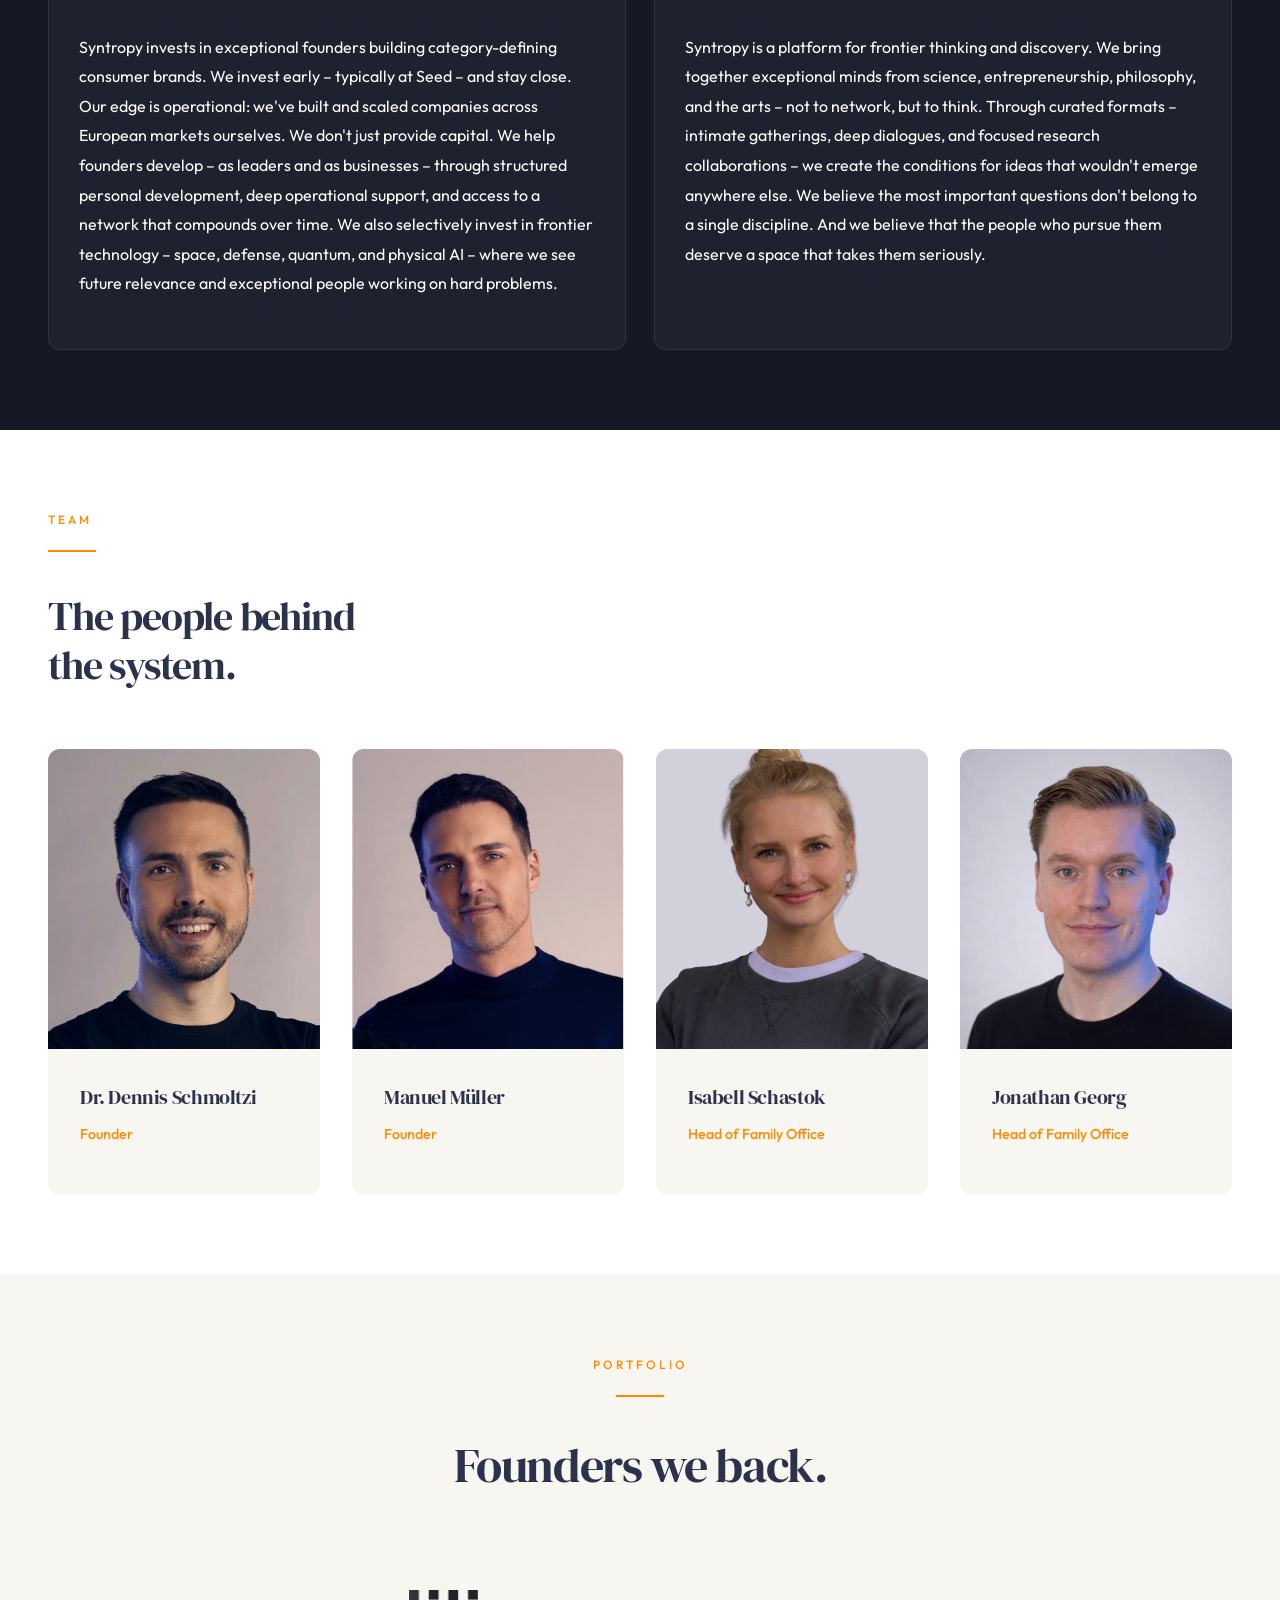
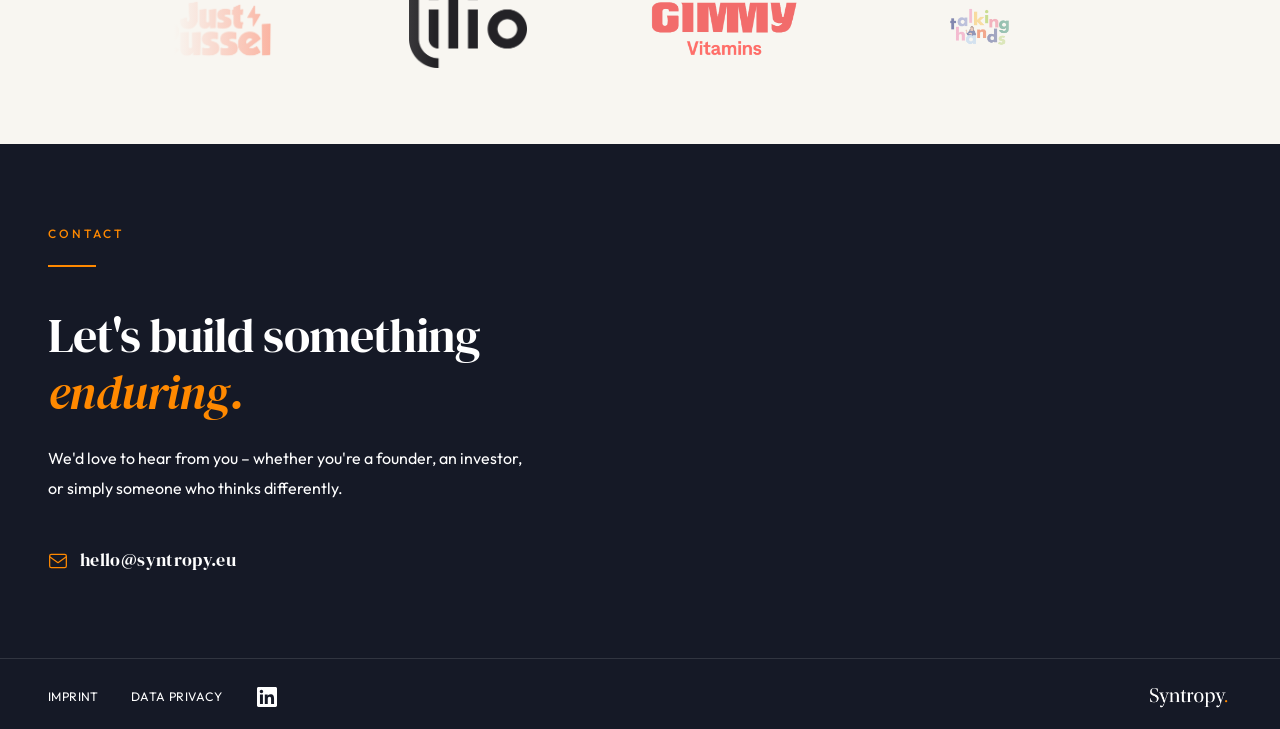
==== commit 9b6b1f14: "Speed up hero video loading - Preload Frankfurt background video in head; explicit preload=auto on h" ====
--- a/index.html
+++ b/index.html
@@ -3,6 +3,7 @@
 <head>
   <meta charset="UTF-8">
   <meta name="viewport" content="width=device-width, initial-scale=1.0">
+  <link rel="preload" href="assets/Video_Frankfurt.mp4" as="video" type="video/mp4">
   <title>Syntropy – Family Office</title>
   <link rel="icon" type="image/png" href="assets/Favicon.png">
   <link rel="preconnect" href="https://fonts.googleapis.com">
@@ -39,12 +40,12 @@
     <!-- HERO SECTION -->
     <section class="hero" id="hero">
       <div class="hero-photo" aria-hidden="true">
-        <video class="hero-photo-video" autoplay muted loop playsinline>
+        <video class="hero-photo-video" autoplay muted loop playsinline preload="auto">
           <source src="assets/Video_Frankfurt.mp4" type="video/mp4">
         </video>
       </div>
       <div class="hero-bg-img" aria-hidden="true">
-        <video class="circle-video-bg" autoplay muted loop playsinline id="circleVideo">
+        <video class="circle-video-bg" autoplay muted loop playsinline preload="none" id="circleVideo">
           <source src="assets/Circle Animation_2.mp4" type="video/mp4">
         </video>
       </div>
--- a/styles.css
+++ b/styles.css
@@ -46,8 +46,8 @@
  align-items: center;
  padding-left: 48px;
  padding-right: 48px;
- padding-top: 8px;
- padding-bottom: 6px;
+ padding-top: 6px;
+ padding-bottom: 5px;
  overflow: visible;
  transform: translateY(0);
  opacity: 1;
@@ -63,16 +63,17 @@
  .status-bar {
  padding-left: 20px;
  padding-right: 20px;
-  padding-top: 7px;
-  padding-bottom: 5px;
+  padding-top: 6px;
+  padding-bottom: 4px;
  }
 }
 @media (max-width: 600px) {
  .status-bar {
  padding-left: 20px;
  padding-right: 20px;
-  padding-top: 5px;
-  padding-bottom: 4px;
+  /* Match desktop bar padding so hexagon spill aligns */
+  padding-top: 6px;
+  padding-bottom: 5px;
  }
 }
 
@@ -98,10 +99,10 @@
 }
 
 .logo-image {
- height: 136px;
+ height: 118px;
  width: auto;
  display: block;
- margin-bottom: -48px;
+ margin-bottom: -42px;
  vertical-align: bottom;
  filter:
   drop-shadow(0.8px 0 0 rgba(255,255,255,0.55))
@@ -112,14 +113,15 @@
 }
 @media (max-width: 900px) {
  .logo-image {
- height: 112px;
- margin-bottom: -36px;
+ height: 98px;
+ margin-bottom: -32px;
  }
 }
 @media (max-width: 600px) {
  .logo-image {
+ /* Match desktop hexagon scale + spill below bar on mobile */
  height: 118px;
- margin-bottom: -38px;
+ margin-bottom: -42px;
  }
 }
 
@@ -2937,6 +2939,16 @@
     margin-right: 0;
     text-align: left;
   }
+
+  /* Full-width CTA only when hamburger nav is active (same breakpoint) */
+  .hero .hero-cta {
+    align-self: stretch;
+    width: 100%;
+    max-width: 100%;
+    display: flex;
+    justify-content: center;
+    box-sizing: border-box;
+  }
 }
 
 .hero .hero-cta {
@@ -3968,8 +3980,8 @@
 }
 
 /* Mobile nav behavior:
-   - top of hero (not scrolled): transparent + white logo/lines
-   - scrolled: white nav + dark logo/lines */
+   - top of hero (not scrolled): frosted white bar (video still faintly visible) + hexagon + dark hamburger
+   - scrolled: white nav + hexagon + dark hamburger */
 @media (max-width: 600px) {
  .status-bar {
   z-index: 2200;
@@ -3979,41 +3991,30 @@
   -webkit-backdrop-filter: blur(14px);
  }
 
- /* Transparent state only on home hero top */
+ /* Hero top: lighter than full transparency, still a hint of video through blur */
  .home-page .status-bar:not(.is-scrolled) {
-  background: transparent !important;
-  box-shadow: none;
-  backdrop-filter: none;
-  -webkit-backdrop-filter: none;
+  background: rgba(255,255,255,0.88) !important;
+  box-shadow: 0 1px 0 rgba(42,50,76,0.08);
+  backdrop-filter: blur(12px);
+  -webkit-backdrop-filter: blur(12px);
  }
 
  .status-bar::after {
   background: rgba(42,50,76,0.12);
  }
  .home-page .status-bar:not(.is-scrolled)::after {
-  background: rgba(255,255,255,0.7);
+  background: rgba(42,50,76,0.1);
  }
 
  .status-brand {
   position: relative;
   z-index: 2201;
-  align-items: center;
-  align-self: center;
- }
-
- .logo-image {
-  content: url('assets/Logo_Text.png');
-  height: 42px;
-  width: auto;
-  margin-bottom: 0;
-  filter: none;
- }
- .home-page .status-bar:not(.is-scrolled) .logo-image {
-  content: url('assets/Logo_Text_White.png');
- }
- .status-bar.menu-open .logo-image {
-  content: url('assets/Logo_Text.png');
- }
+  /* Same bottom-aligned spill as desktop (hexagon + offset) */
+  align-items: flex-end;
+  align-self: flex-end;
+ }
+
+ /* Hexagon logo + negative margin: inherit desktop treatment; sizing from global .logo-image + max-width:600px rule above */
 
  .mobile-menu {
   z-index: 2000;
@@ -4028,11 +4029,6 @@
  .menu-icon::after {
   background: #2A324C;
  }
- .home-page .status-bar:not(.is-scrolled) .menu-icon,
- .home-page .status-bar:not(.is-scrolled) .menu-icon::before,
- .home-page .status-bar:not(.is-scrolled) .menu-icon::after {
-  background: #ffffff;
- }
 
  .mobile-menu-btn.is-open .menu-icon,
  .mobile-menu-btn.is-open .menu-icon::before,
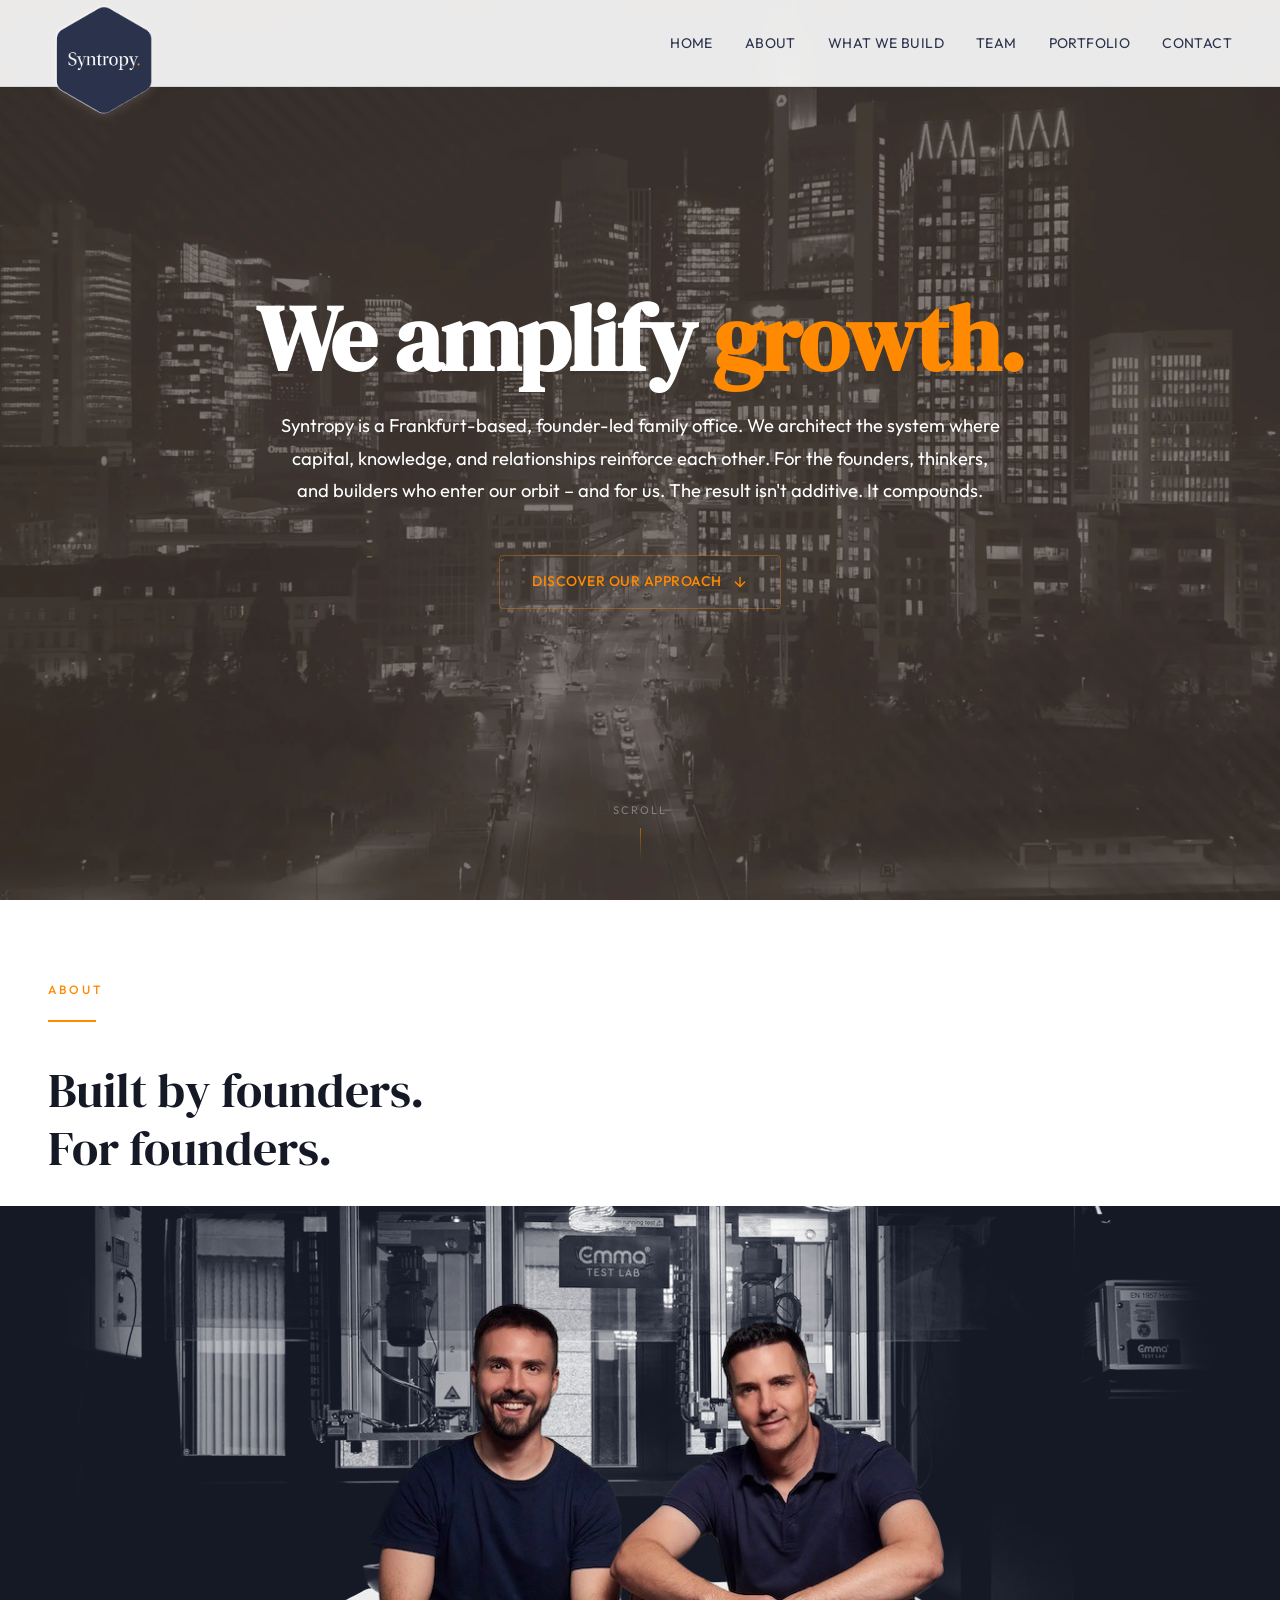
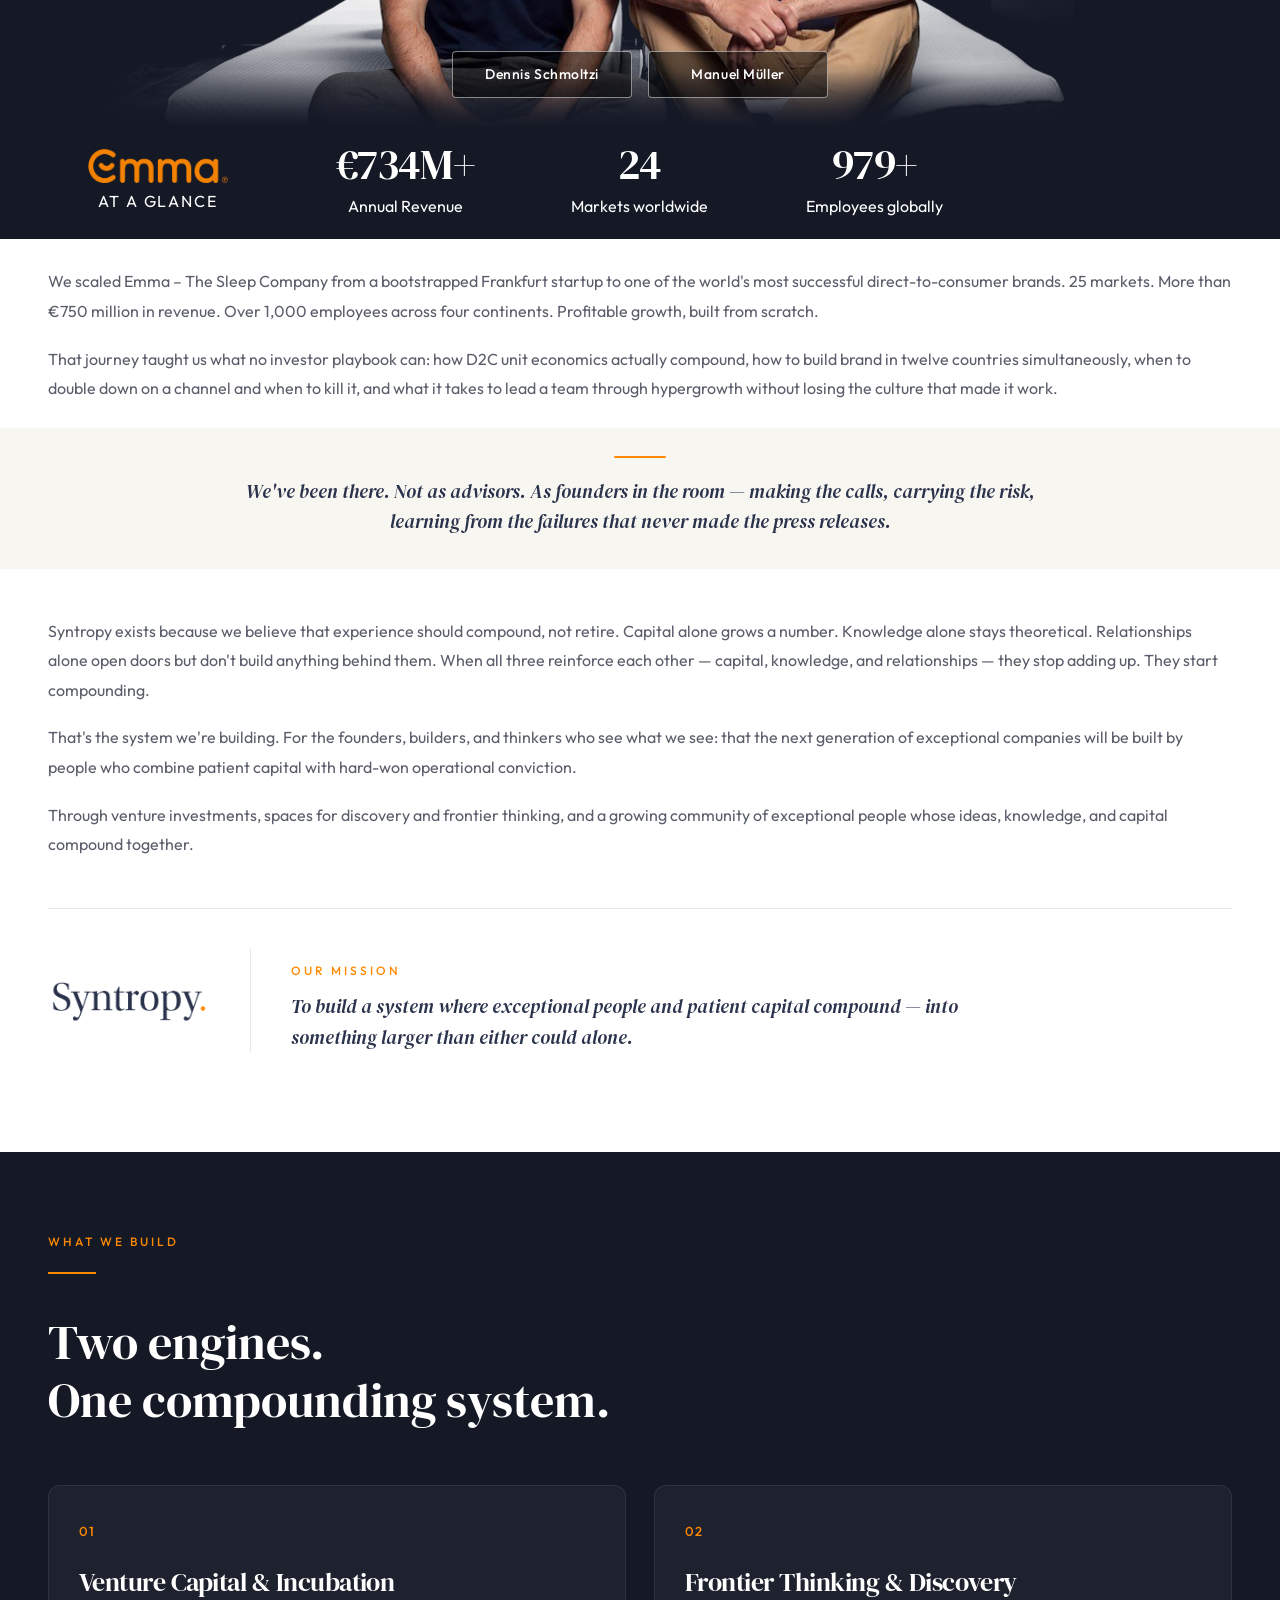
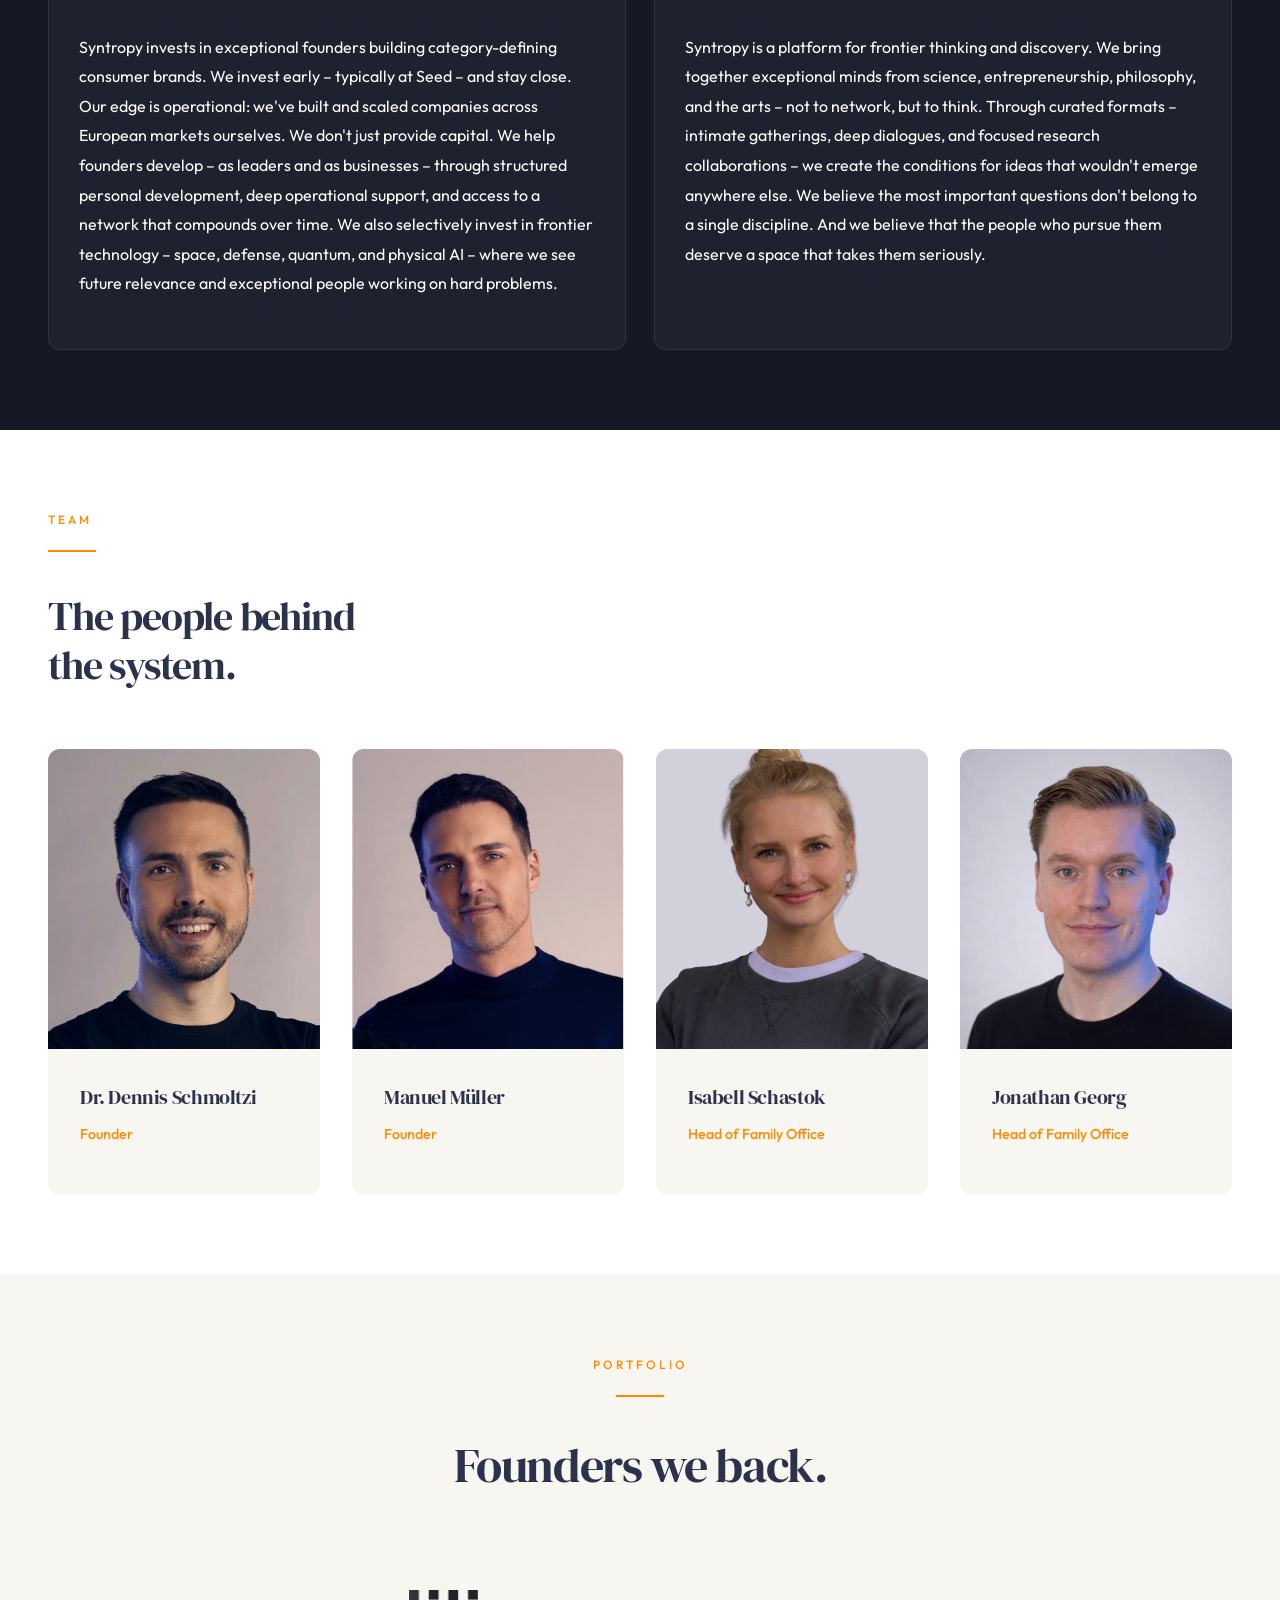
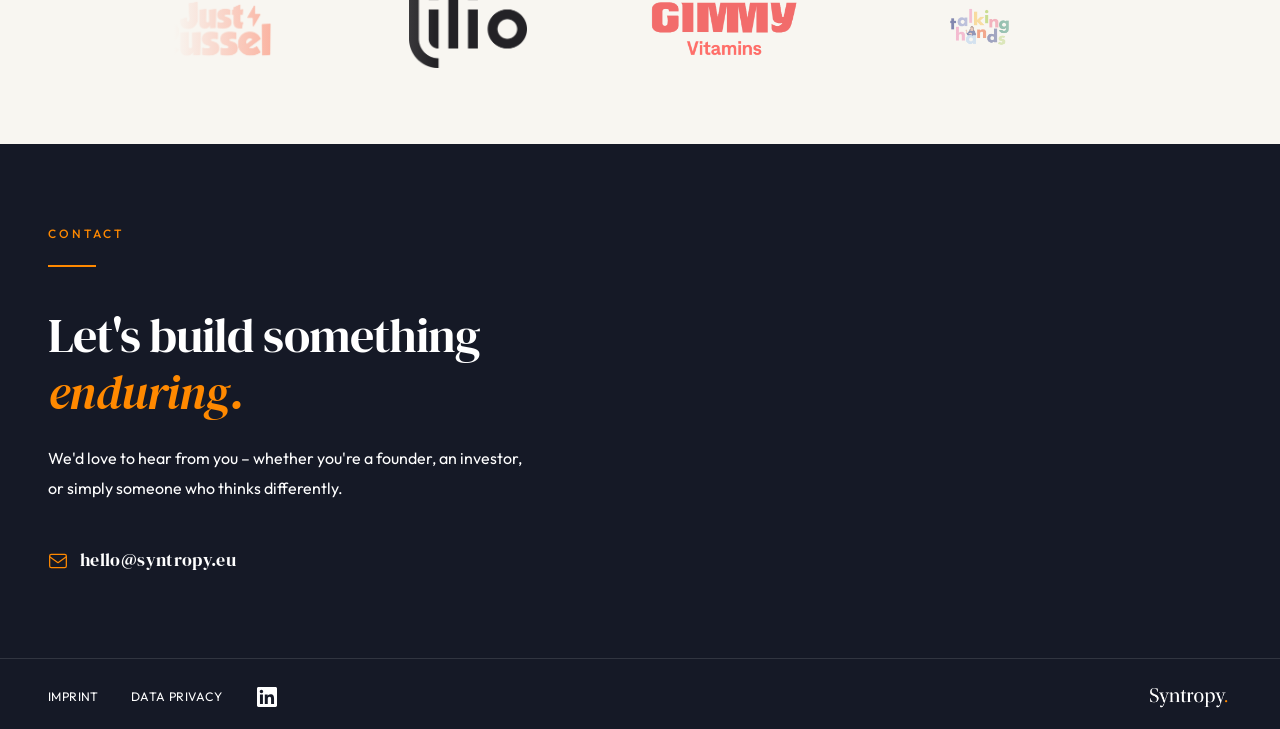
==== commit 8107af71: "Add hero composite poster until videos are ready - WebP/JPEG still from Frankfurt + circle + overlay" ====
--- a/index.html
+++ b/index.html
@@ -4,6 +4,7 @@
   <meta charset="UTF-8">
   <meta name="viewport" content="width=device-width, initial-scale=1.0">
   <link rel="preload" href="assets/Video_Frankfurt.mp4" as="video" type="video/mp4">
+  <link rel="preload" href="assets/Hero_Poster_Composite.webp" as="image" type="image/webp">
   <title>Syntropy – Family Office</title>
   <link rel="icon" type="image/png" href="assets/Favicon.png">
   <link rel="preconnect" href="https://fonts.googleapis.com">
@@ -39,6 +40,12 @@
   <main id="top">
     <!-- HERO SECTION -->
     <section class="hero" id="hero">
+      <div class="hero-poster-layer" aria-hidden="true">
+        <picture>
+          <source srcset="assets/Hero_Poster_Composite.webp" type="image/webp">
+          <img class="hero-poster-img" src="assets/Hero_Poster_Composite.jpg" alt="" width="2560" height="1440" fetchpriority="high" decoding="async">
+        </picture>
+      </div>
       <div class="hero-photo" aria-hidden="true">
         <video class="hero-photo-video" autoplay muted loop playsinline preload="auto">
           <source src="assets/Video_Frankfurt.mp4" type="video/mp4">
--- a/styles.css
+++ b/styles.css
@@ -2829,6 +2829,24 @@
  position: relative;
  overflow: hidden;
 }
+/* Composite still (Frankfurt + overlay + circle) — same object-fit / crop as videos */
+.hero-poster-layer {
+ position: absolute;
+ inset: 0;
+ z-index: 0;
+ pointer-events: none;
+ overflow: hidden;
+ transition: opacity 0.55s ease, visibility 0.55s ease;
+}
+.hero-poster-img {
+ position: absolute;
+ inset: 0;
+ width: 100%;
+ height: 100%;
+ object-fit: cover;
+ object-position: center center;
+ display: block;
+}
 .hero-photo {
  position: absolute;
  inset: 0;
@@ -2844,6 +2862,13 @@
  object-fit: cover;
  object-position: center center;
  filter: grayscale(100%) brightness(0.55);
+ transition: opacity 0.55s ease;
+}
+.hero:not(.hero-media-ready) .hero-photo-video {
+ opacity: 0;
+}
+.hero.hero-media-ready .hero-photo-video {
+ opacity: 1;
 }
 .hero-bg-img {
  position: absolute;
@@ -2853,12 +2878,37 @@
  background: transparent;
 }
 .hero-overlay {
+ position: absolute;
+ top: 0;
+ left: 0;
+ width: 100%;
+ height: 100%;
  background: rgba(16, 52, 106, 0.20);
  z-index: 1;
+ pointer-events: none;
 }
 .circle-video-bg {
  opacity: 0.3;
  filter: hue-rotate(170deg) saturate(140%) brightness(0.5);
+ transition: opacity 0.55s ease;
+}
+.hero:not(.hero-media-ready) .circle-video-bg {
+ opacity: 0;
+}
+.hero.hero-media-ready .circle-video-bg {
+ opacity: 0.3;
+}
+.hero:not(.hero-media-ready) .hero-overlay {
+ opacity: 0;
+ transition: opacity 0.55s ease;
+}
+.hero.hero-media-ready .hero-overlay {
+ opacity: 1;
+ transition: opacity 0.55s ease;
+}
+.hero.hero-media-ready .hero-poster-layer {
+ opacity: 0;
+ visibility: hidden;
 }
 .hero-content {
  position: relative;
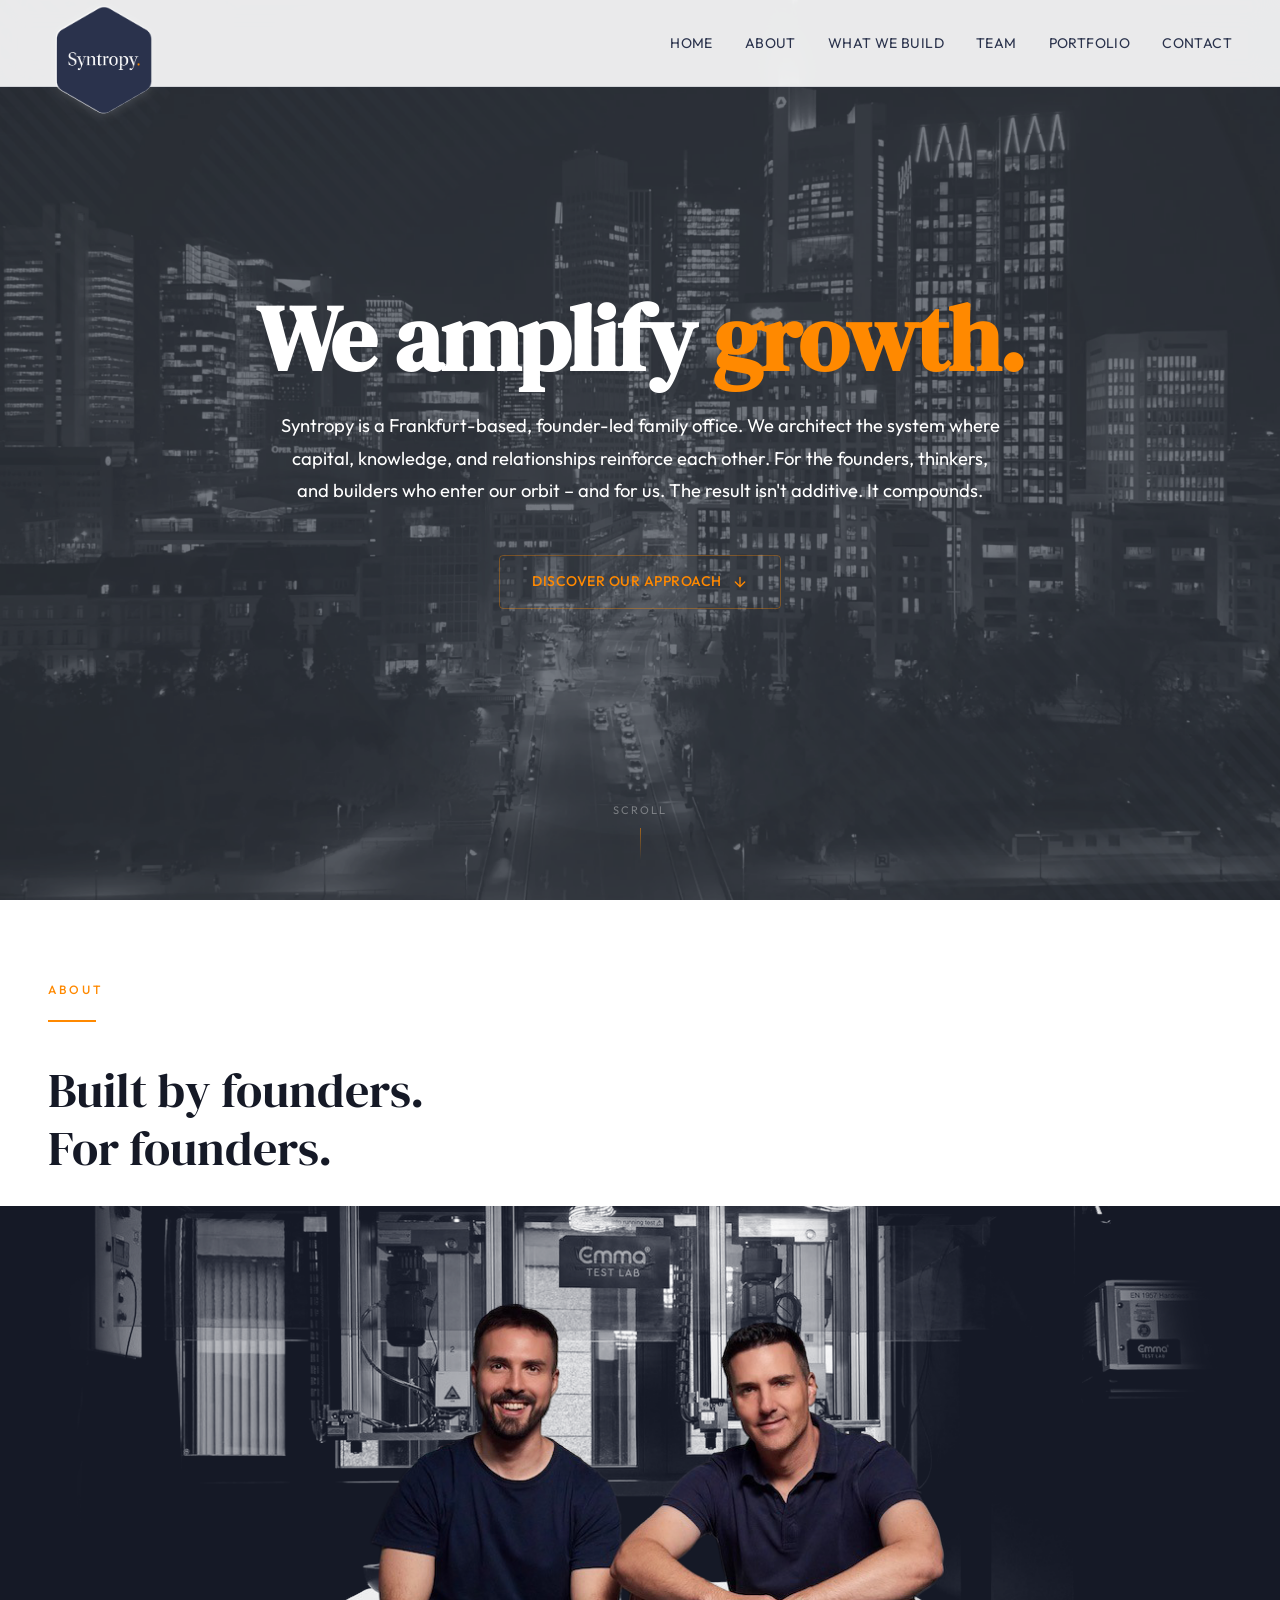
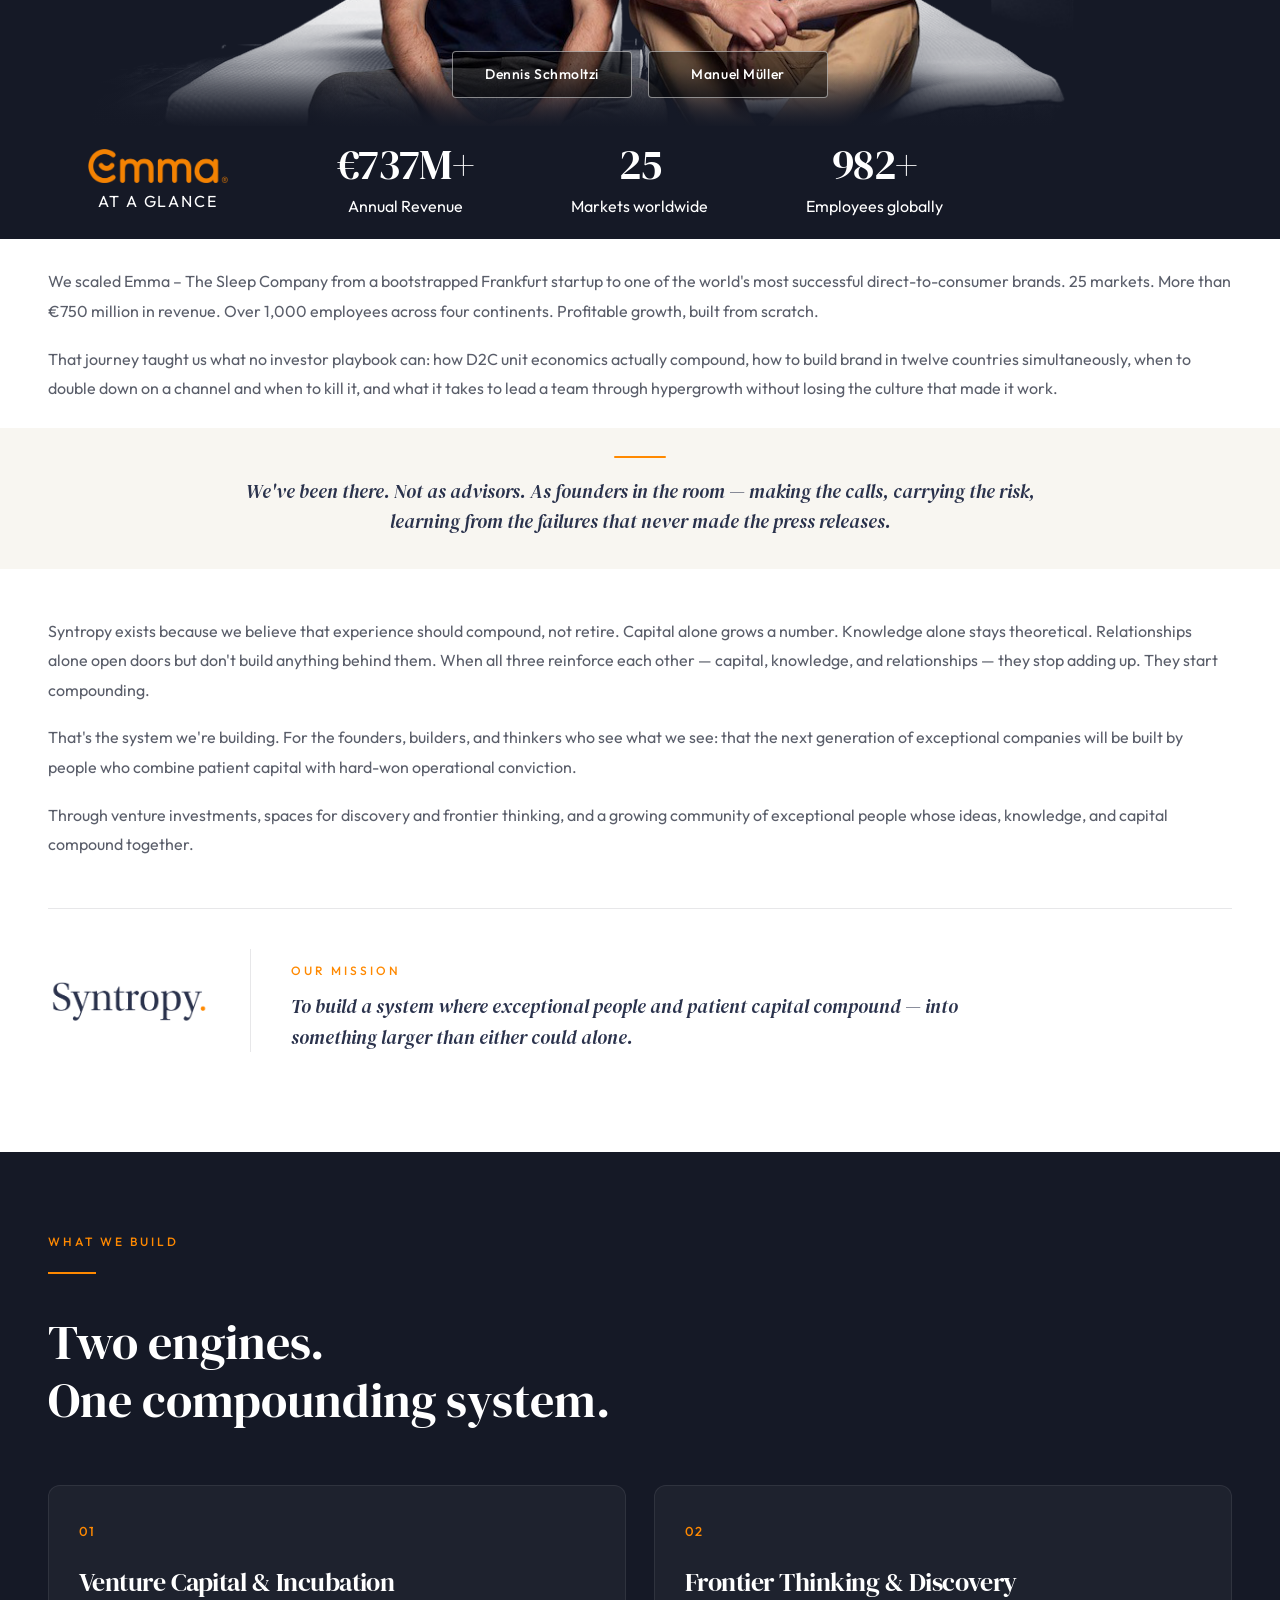
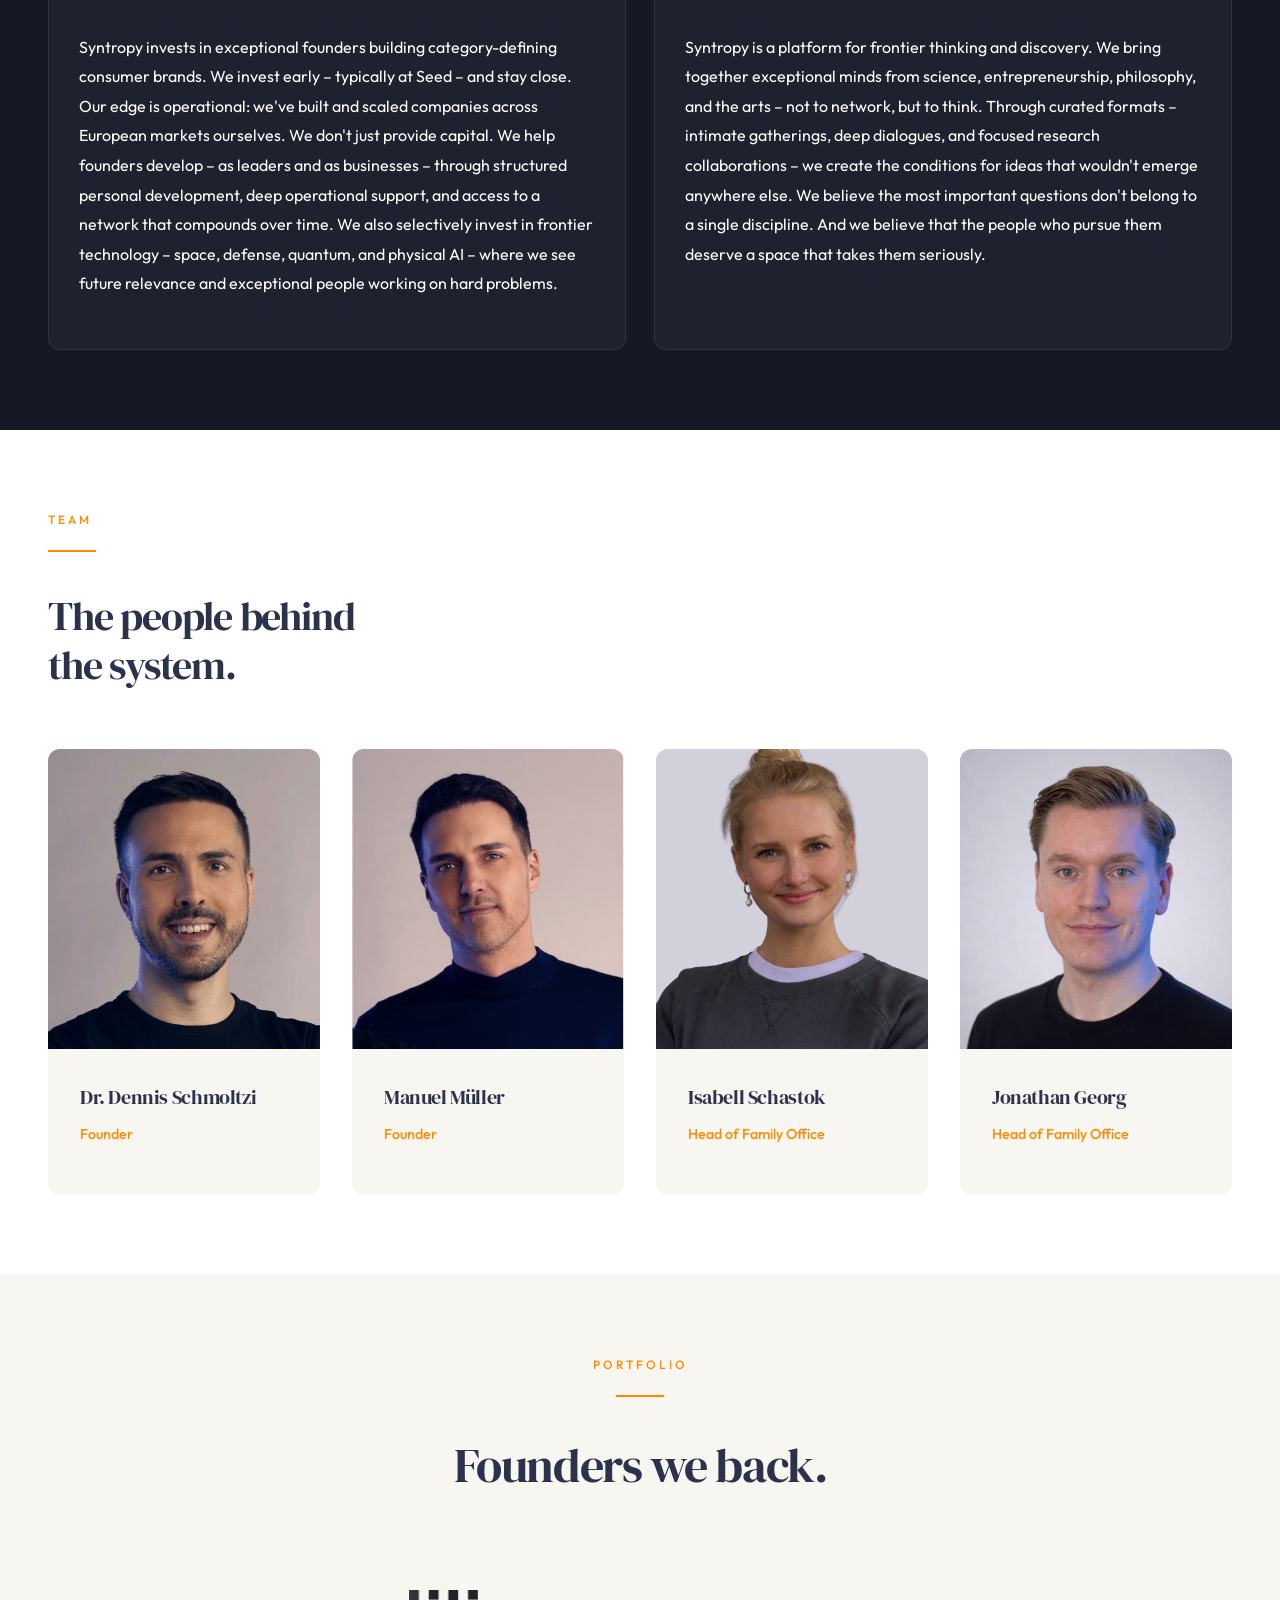
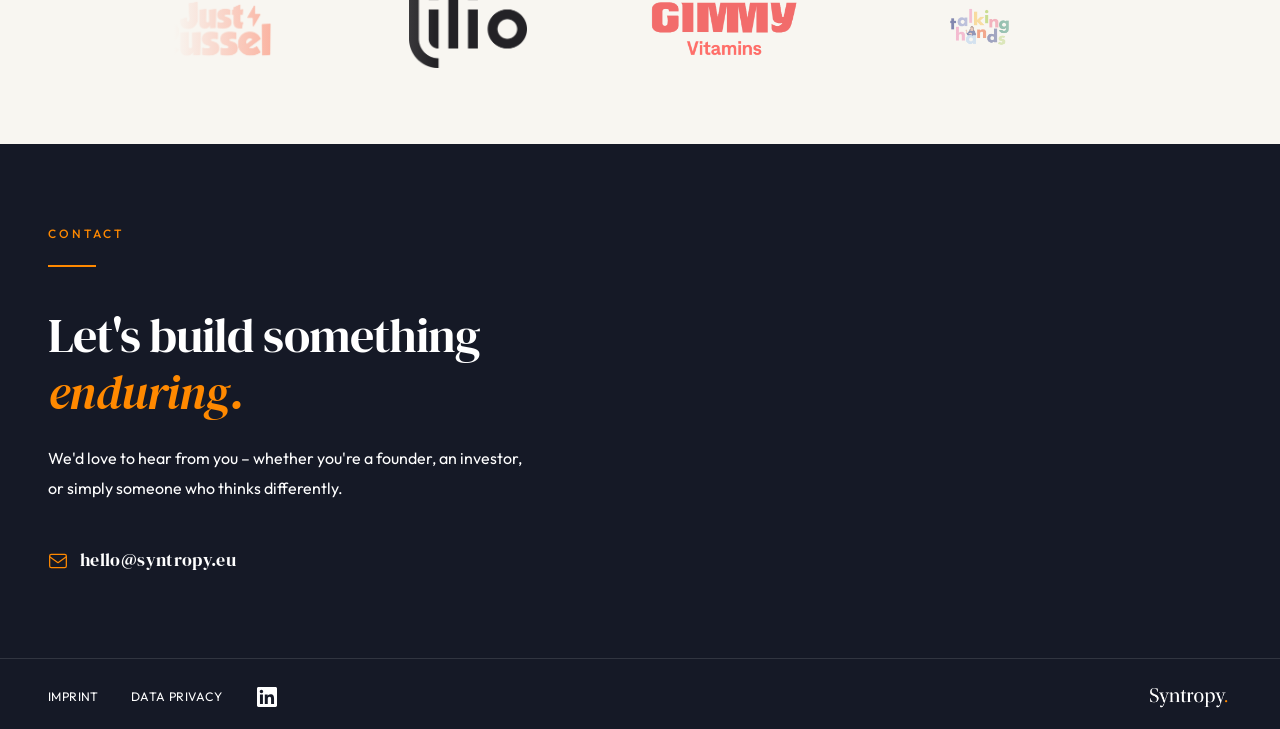
==== commit c9c040d4: "Simplify hero: poster PNG until both videos load; remove capture scripts - Single Hero_Poster.png fr" ====
--- a/index.html
+++ b/index.html
@@ -3,8 +3,7 @@
 <head>
   <meta charset="UTF-8">
   <meta name="viewport" content="width=device-width, initial-scale=1.0">
-  <link rel="preload" href="assets/Video_Frankfurt.mp4" as="video" type="video/mp4">
-  <link rel="preload" href="assets/Hero_Poster_Composite.webp" as="image" type="image/webp">
+  <link rel="preload" href="assets/Hero_Poster.png" as="image" type="image/png">
   <title>Syntropy – Family Office</title>
   <link rel="icon" type="image/png" href="assets/Favicon.png">
   <link rel="preconnect" href="https://fonts.googleapis.com">
@@ -40,23 +39,20 @@
   <main id="top">
     <!-- HERO SECTION -->
     <section class="hero" id="hero">
-      <div class="hero-poster-layer" aria-hidden="true">
-        <picture>
-          <source srcset="assets/Hero_Poster_Composite.webp" type="image/webp">
-          <img class="hero-poster-img" src="assets/Hero_Poster_Composite.jpg" alt="" width="2560" height="1440" fetchpriority="high" decoding="async">
-        </picture>
-      </div>
       <div class="hero-photo" aria-hidden="true">
-        <video class="hero-photo-video" autoplay muted loop playsinline preload="auto">
+        <video class="hero-photo-video" muted loop playsinline preload="auto">
           <source src="assets/Video_Frankfurt.mp4" type="video/mp4">
         </video>
       </div>
+      <div class="hero-overlay" aria-hidden="true"></div>
       <div class="hero-bg-img" aria-hidden="true">
-        <video class="circle-video-bg" autoplay muted loop playsinline preload="none" id="circleVideo">
+        <video class="circle-video-bg" muted loop playsinline preload="auto" id="circleVideo">
           <source src="assets/Circle Animation_2.mp4" type="video/mp4">
         </video>
       </div>
-      <div class="hero-overlay" aria-hidden="true"></div>
+      <div class="hero-poster-layer" aria-hidden="true">
+        <img class="hero-poster-img" src="assets/Hero_Poster.png" alt="" width="1920" height="1080" fetchpriority="high" decoding="async">
+      </div>
       <div class="site-container">
         <div class="container hero-content">
           <h1 class="hero-headline">We amplify <span class="hero-accent">growth.</span></h1>
--- a/styles.css
+++ b/styles.css
@@ -2829,14 +2829,18 @@
  position: relative;
  overflow: hidden;
 }
-/* Composite still (Frankfurt + overlay + circle) — same object-fit / crop as videos */
+/* Static still until both hero videos are ready (script.js removes .is-hidden) */
 .hero-poster-layer {
  position: absolute;
  inset: 0;
- z-index: 0;
+ z-index: 3;
  pointer-events: none;
  overflow: hidden;
  transition: opacity 0.55s ease, visibility 0.55s ease;
+}
+.hero-poster-layer.is-hidden {
+ opacity: 0;
+ visibility: hidden;
 }
 .hero-poster-img {
  position: absolute;
@@ -2862,13 +2866,6 @@
  object-fit: cover;
  object-position: center center;
  filter: grayscale(100%) brightness(0.55);
- transition: opacity 0.55s ease;
-}
-.hero:not(.hero-media-ready) .hero-photo-video {
- opacity: 0;
-}
-.hero.hero-media-ready .hero-photo-video {
- opacity: 1;
 }
 .hero-bg-img {
  position: absolute;
@@ -2890,29 +2887,10 @@
 .circle-video-bg {
  opacity: 0.3;
  filter: hue-rotate(170deg) saturate(140%) brightness(0.5);
- transition: opacity 0.55s ease;
-}
-.hero:not(.hero-media-ready) .circle-video-bg {
- opacity: 0;
-}
-.hero.hero-media-ready .circle-video-bg {
- opacity: 0.3;
-}
-.hero:not(.hero-media-ready) .hero-overlay {
- opacity: 0;
- transition: opacity 0.55s ease;
-}
-.hero.hero-media-ready .hero-overlay {
- opacity: 1;
- transition: opacity 0.55s ease;
-}
-.hero.hero-media-ready .hero-poster-layer {
- opacity: 0;
- visibility: hidden;
 }
 .hero-content {
  position: relative;
- z-index: 3;
+ z-index: 4;
  align-items: center;
  text-align: center;
  max-width: 760px;
@@ -3039,7 +3017,7 @@
  flex-direction: column;
  align-items: center;
  gap: 8px;
- z-index: 3;
+ z-index: 4;
   text-decoration: none;
   cursor: pointer;
 }
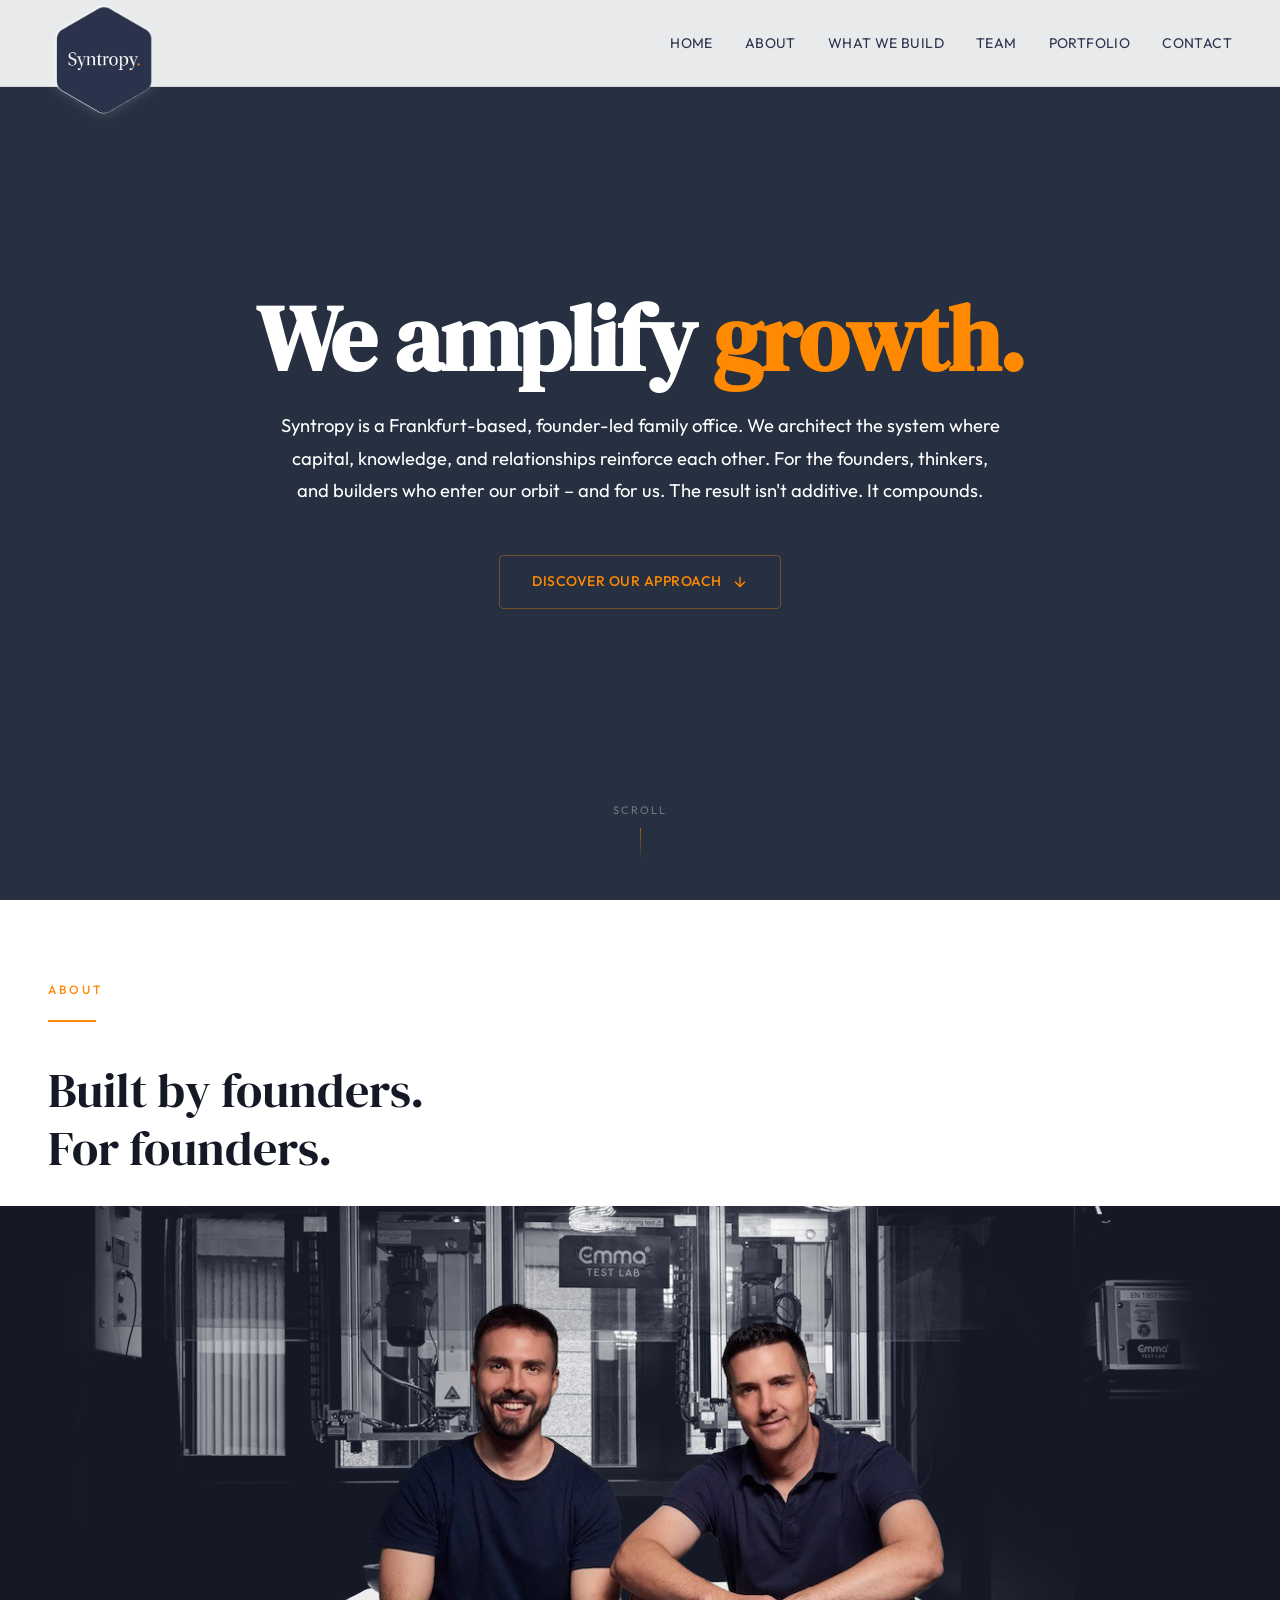
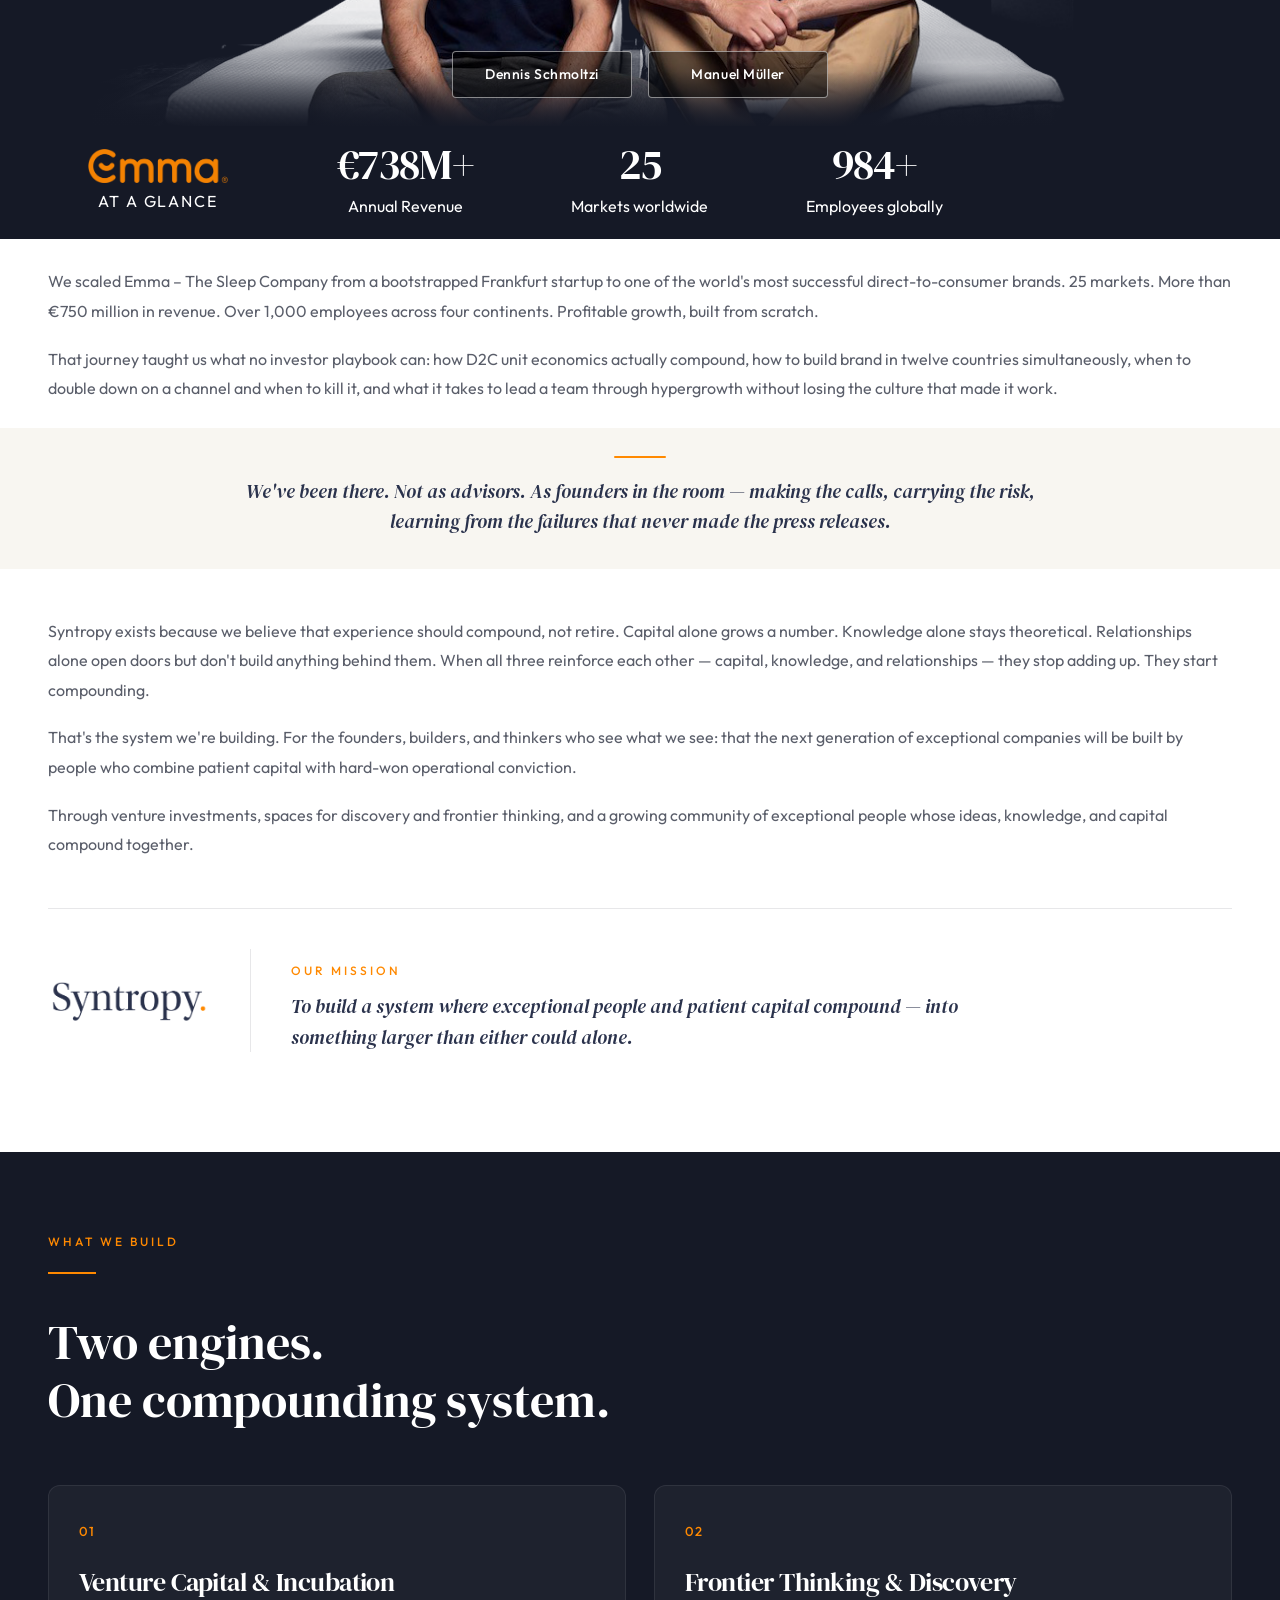
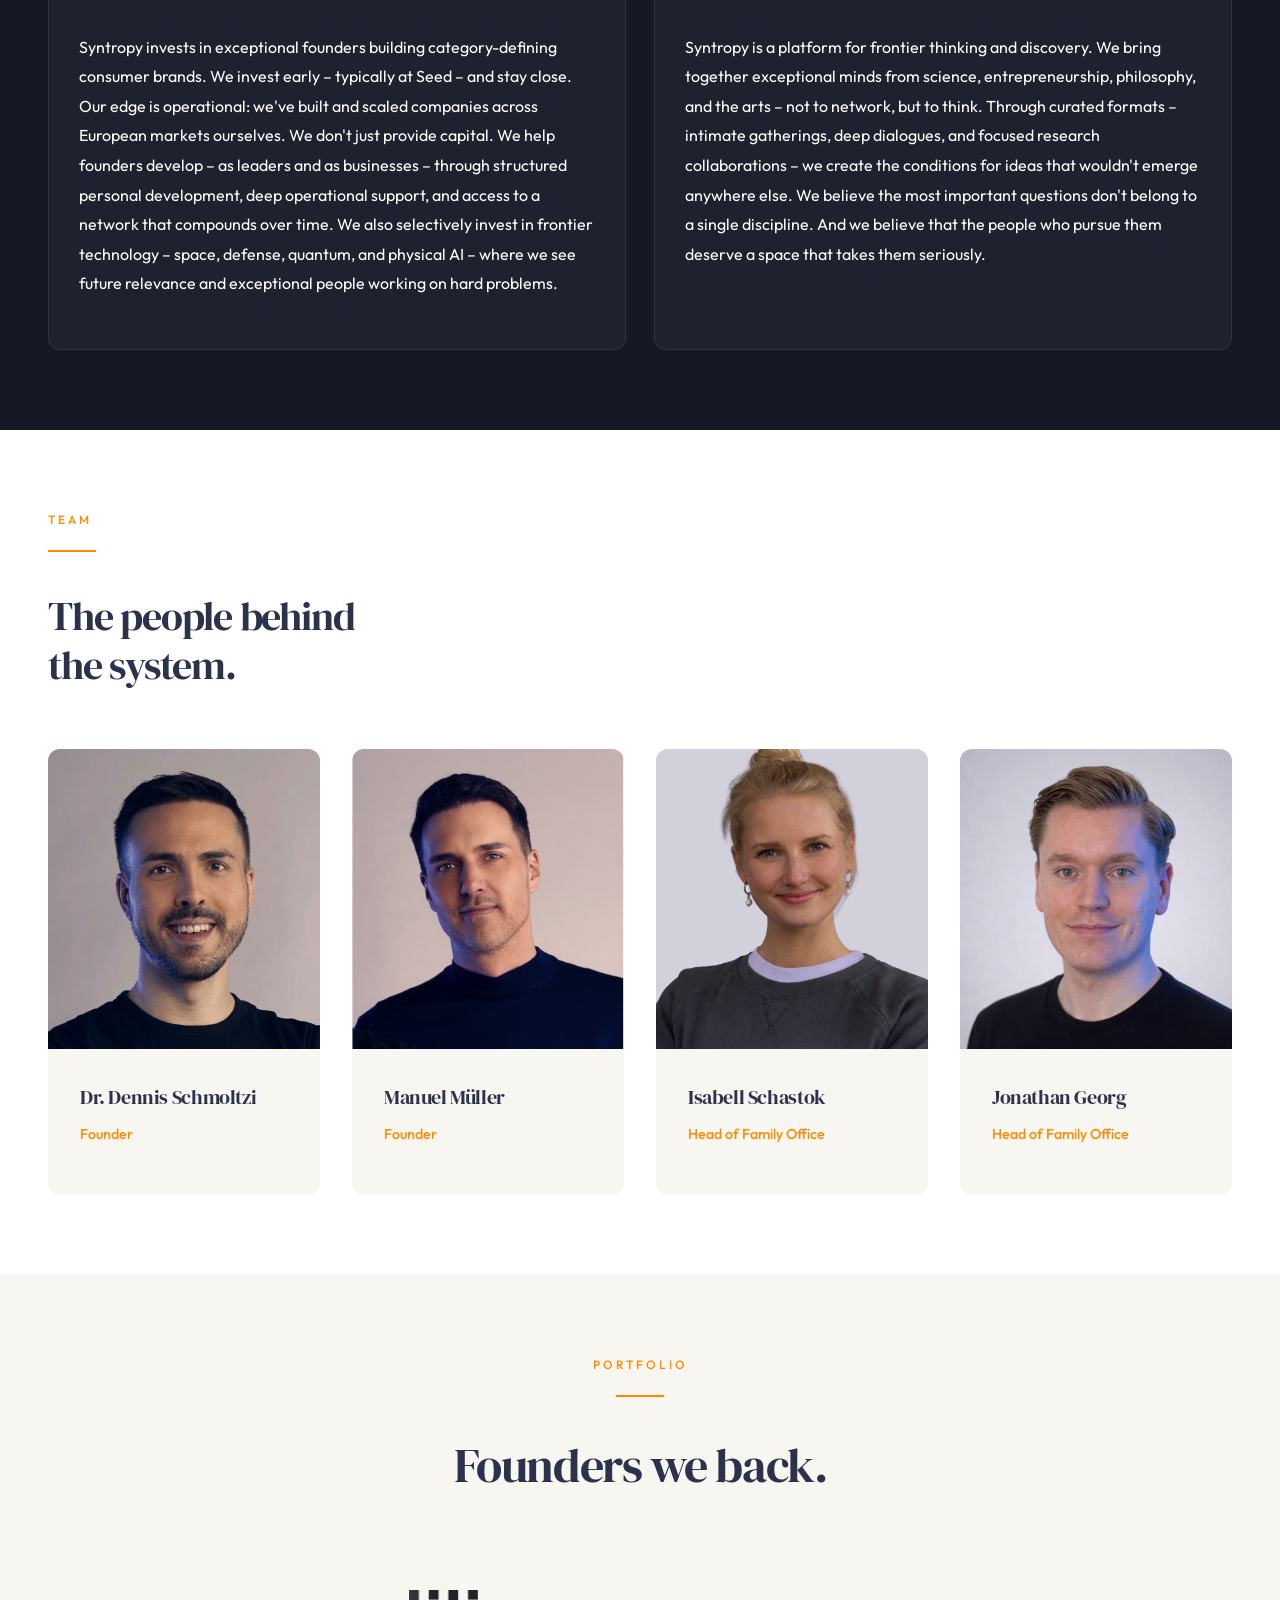
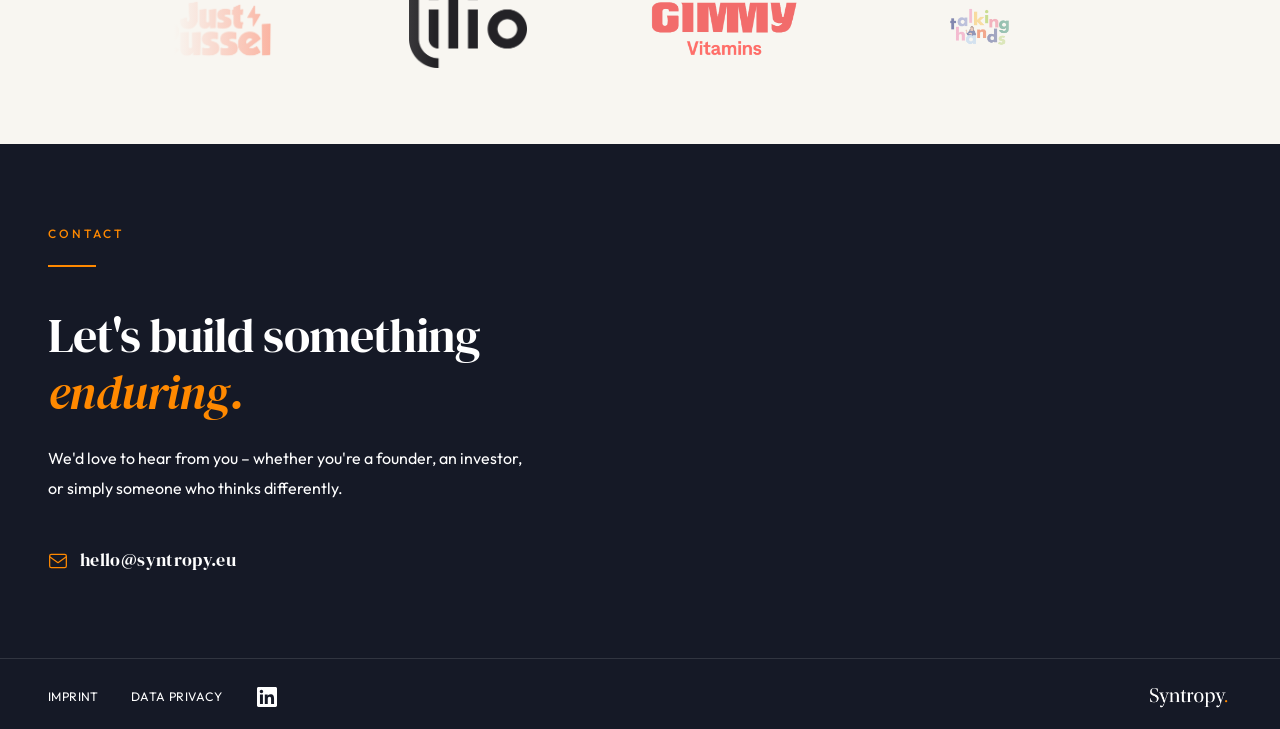
==== commit 368c8d35: "Hero: remove poster image; solid #2C3036 and reliable video fade-in - Drop Hero_Poster layer and ass" ====
--- a/index.html
+++ b/index.html
@@ -3,7 +3,6 @@
 <head>
   <meta charset="UTF-8">
   <meta name="viewport" content="width=device-width, initial-scale=1.0">
-  <link rel="preload" href="assets/Hero_Poster.png" as="image" type="image/png">
   <title>Syntropy – Family Office</title>
   <link rel="icon" type="image/png" href="assets/Favicon.png">
   <link rel="preconnect" href="https://fonts.googleapis.com">
@@ -40,18 +39,15 @@
     <!-- HERO SECTION -->
     <section class="hero" id="hero">
       <div class="hero-photo" aria-hidden="true">
-        <video class="hero-photo-video" muted loop playsinline preload="auto">
+        <video class="hero-photo-video" autoplay muted loop playsinline preload="auto">
           <source src="assets/Video_Frankfurt.mp4" type="video/mp4">
         </video>
       </div>
       <div class="hero-overlay" aria-hidden="true"></div>
       <div class="hero-bg-img" aria-hidden="true">
-        <video class="circle-video-bg" muted loop playsinline preload="auto" id="circleVideo">
+        <video class="circle-video-bg" autoplay muted loop playsinline preload="auto" id="circleVideo">
           <source src="assets/Circle Animation_2.mp4" type="video/mp4">
         </video>
-      </div>
-      <div class="hero-poster-layer" aria-hidden="true">
-        <img class="hero-poster-img" src="assets/Hero_Poster.png" alt="" width="1920" height="1080" fetchpriority="high" decoding="async">
       </div>
       <div class="site-container">
         <div class="container hero-content">
--- a/styles.css
+++ b/styles.css
@@ -2824,32 +2824,36 @@
 
 /* HERO */
 .hero {
- background: #011027;
+ background: #2C3036;
  min-height: 100vh;
  position: relative;
  overflow: hidden;
 }
-/* Static still until both hero videos are ready (script.js removes .is-hidden) */
-.hero-poster-layer {
- position: absolute;
- inset: 0;
- z-index: 3;
- pointer-events: none;
- overflow: hidden;
- transition: opacity 0.55s ease, visibility 0.55s ease;
-}
-.hero-poster-layer.is-hidden {
+/* Videos + overlay fade in over solid hero bg; script adds .hero-media-visible */
+.hero-photo-video,
+.hero-overlay,
+.circle-video-bg {
  opacity: 0;
- visibility: hidden;
-}
-.hero-poster-img {
- position: absolute;
- inset: 0;
- width: 100%;
- height: 100%;
- object-fit: cover;
- object-position: center center;
- display: block;
+ transition: opacity 0.7s ease;
+}
+.hero.hero-media-visible .hero-photo-video {
+ opacity: 1;
+}
+.hero.hero-media-visible .hero-overlay {
+ opacity: 1;
+}
+.hero.hero-media-visible .circle-video-bg {
+ opacity: 0.3;
+}
+@media (prefers-reduced-motion: reduce) {
+ .hero-photo-video,
+ .hero-overlay,
+ .circle-video-bg {
+  transition: none;
+ }
+ .hero-photo-video { opacity: 1; }
+ .hero-overlay { opacity: 1; }
+ .circle-video-bg { opacity: 0.3; }
 }
 .hero-photo {
  position: absolute;
@@ -2885,7 +2889,6 @@
  pointer-events: none;
 }
 .circle-video-bg {
- opacity: 0.3;
  filter: hue-rotate(170deg) saturate(140%) brightness(0.5);
 }
 .hero-content {
